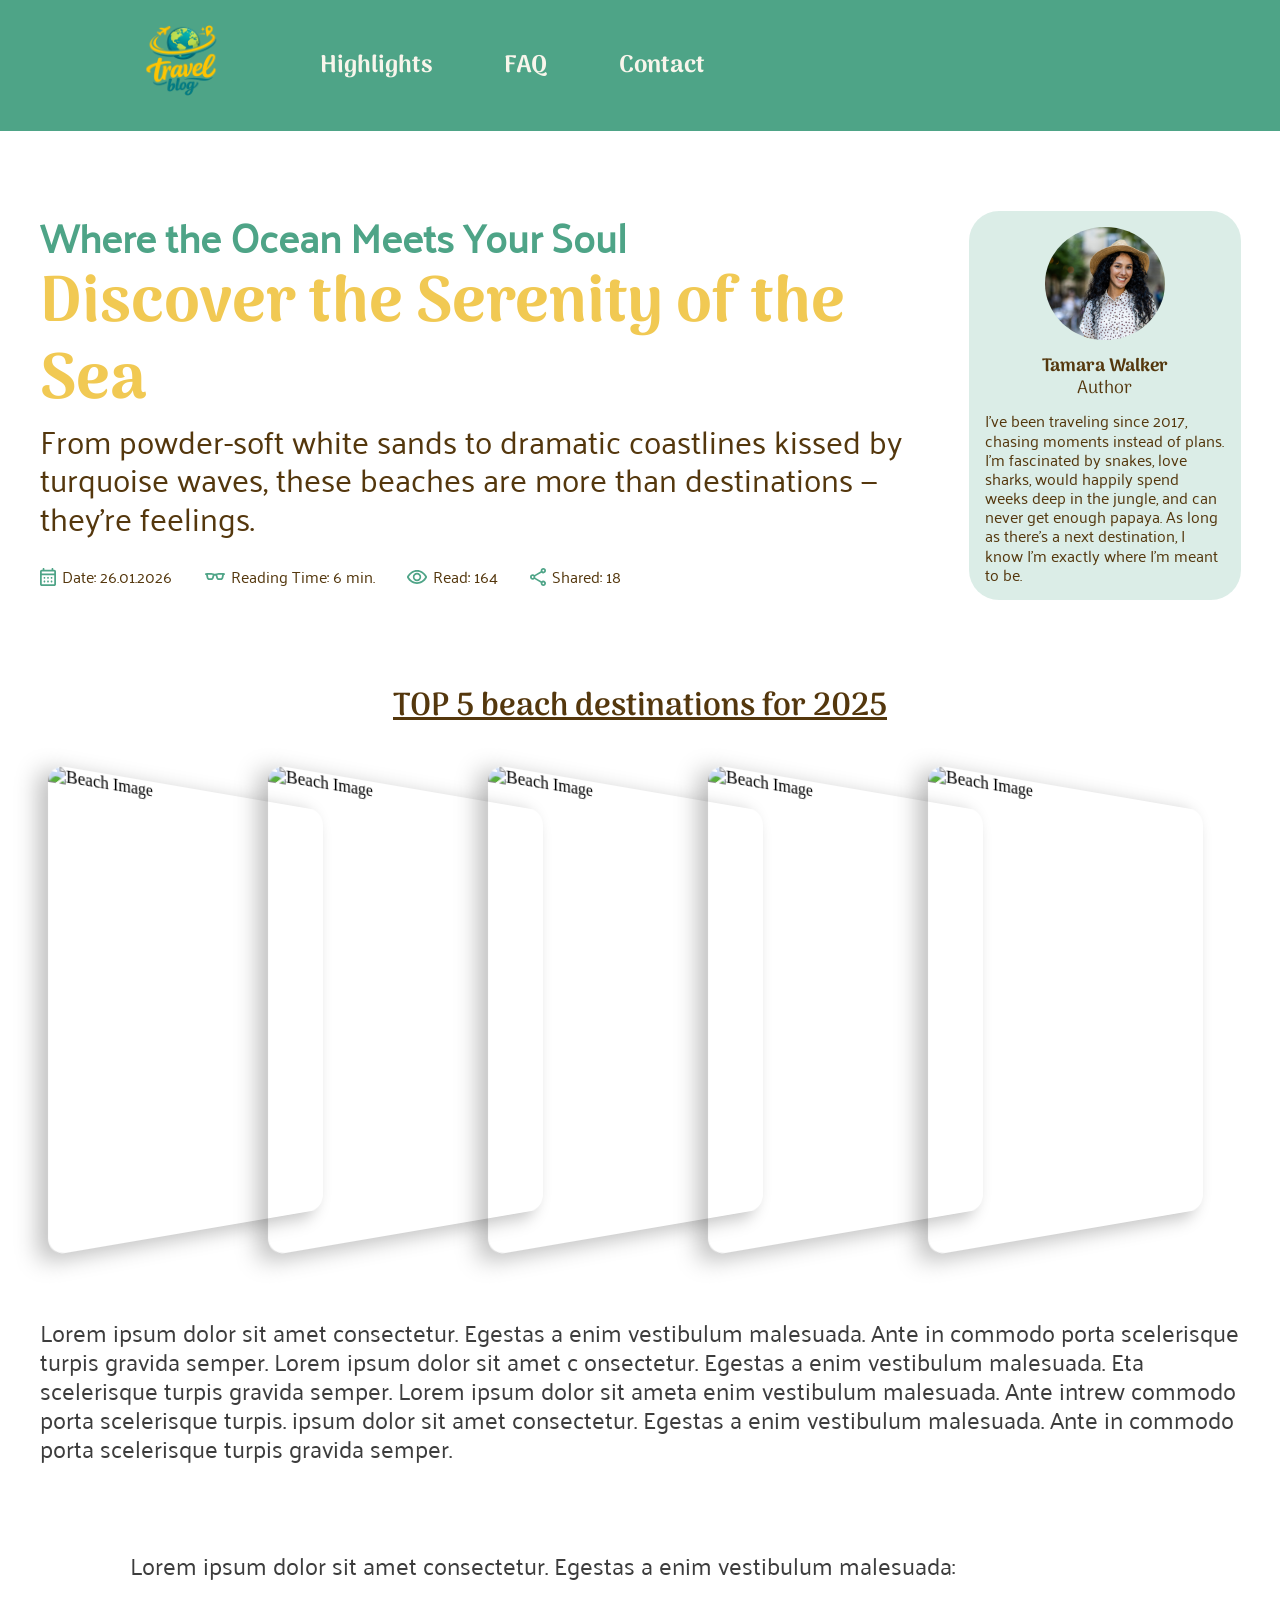
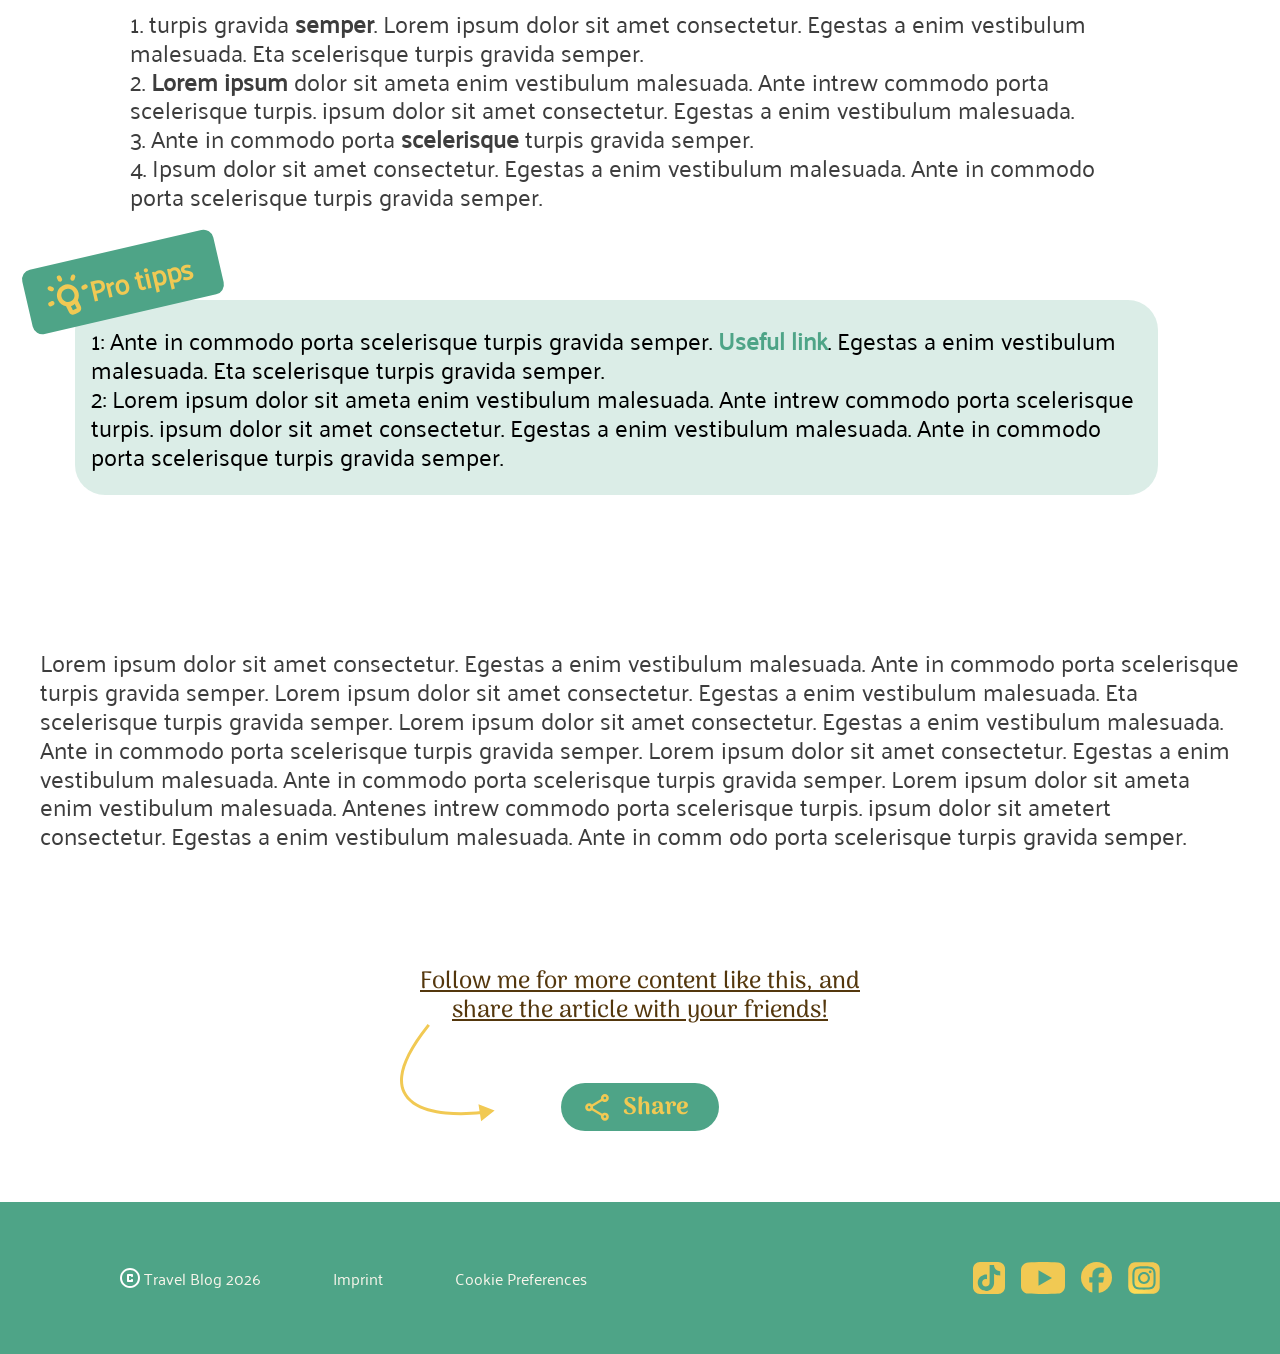
==== articel01-carousel.html @ 35df9f99 "Added right footer from articel 02" ====
<!DOCTYPE html>
<html lang="en">
<head>
    <meta charset="UTF-8">
    <meta name="viewport" content="width=device-width, initial-scale=1.0">
    <title>Articel01</title>
    <link rel="stylesheet" href="style.css">
</head>

<body>
    <header>
        <div class="page-header-wrapper">
            <div class="page-header">
                <div class="header-logo">
                    <img src="./images/icons/logo 03 1.svg" alt="image Logo">
                </div>
                <div class="header-nav">
                    <a href="">Highlights</a>
                    <a href="">FAQ</a>
                    <a href="">Contact</a>
                </div>
            </div>
        </div>
    </header>

    <main> 
        <div class="main-content-carousel">
            <div class="flexbox-author-articel-carousel">
                <div class="carousel-articel-author-wrapper">
                    <div class="carousel-headline-info-wrapper">
                        <h2 class="carousel-ocean-soul-headline">
                            Where the Ocean Meets Your Soul
                        </h2>
                        <h1 class="carousel-breathtaking-beaches-headline">
                            Discover the Serenity of the Sea
                        </h1>
                        <p class="carousel-beaches-description">
                            From powder-soft white sands to dramatic coastlines kissed by turquoise waves, these beaches are more than destinations — they're feelings.
                        </p>
                        <div class="carousel-read-share-wrapper">
                            <div class="carousel-articel-date-icon-wrapper">
                                <svg class="carousel-articel-date-icon" width="16" height="18" viewBox="0 0 16 18" fill="none" xmlns="http://www.w3.org/2000/svg">
                                    <path d="M1.77778 18C1.28889 18 0.87037 17.8237 0.522222 17.4713C0.174074 17.1187 0 16.695 0 16.2V3.6C0 3.105 0.174074 2.68125 0.522222 2.32875C0.87037 1.97625 1.28889 1.8 1.77778 1.8H2.66667V0.9C2.66667 0.645 2.75185 0.43125 2.92222 0.25875C3.09259 0.08625 3.3037 0 3.55556 0C3.80741 0 4.01852 0.08625 4.18889 0.25875C4.35926 0.43125 4.44444 0.645 4.44444 0.9V1.8H11.5556V0.9C11.5556 0.645 11.6407 0.43125 11.8111 0.25875C11.9815 0.08625 12.1926 0 12.4444 0C12.6963 0 12.9074 0.08625 13.0778 0.25875C13.2481 0.43125 13.3333 0.645 13.3333 0.9V1.8H14.2222C14.7111 1.8 15.1296 1.97625 15.4778 2.32875C15.8259 2.68125 16 3.105 16 3.6V16.2C16 16.695 15.8259 17.1187 15.4778 17.4713C15.1296 17.8237 14.7111 18 14.2222 18H1.77778ZM1.77778 16.2H14.2222V7.2H1.77778V16.2ZM1.77778 5.4H14.2222V3.6H1.77778V5.4ZM8 10.8C7.74815 10.8 7.53704 10.7137 7.36667 10.5413C7.1963 10.3688 7.11111 10.155 7.11111 9.9C7.11111 9.645 7.1963 9.43125 7.36667 9.25875C7.53704 9.08625 7.74815 9 8 9C8.25185 9 8.46296 9.08625 8.63333 9.25875C8.8037 9.43125 8.88889 9.645 8.88889 9.9C8.88889 10.155 8.8037 10.3688 8.63333 10.5413C8.46296 10.7137 8.25185 10.8 8 10.8ZM4.44444 10.8C4.19259 10.8 3.98148 10.7137 3.81111 10.5413C3.64074 10.3688 3.55556 10.155 3.55556 9.9C3.55556 9.645 3.64074 9.43125 3.81111 9.25875C3.98148 9.08625 4.19259 9 4.44444 9C4.6963 9 4.90741 9.08625 5.07778 9.25875C5.24815 9.43125 5.33333 9.645 5.33333 9.9C5.33333 10.155 5.24815 10.3688 5.07778 10.5413C4.90741 10.7137 4.6963 10.8 4.44444 10.8ZM11.5556 10.8C11.3037 10.8 11.0926 10.7137 10.9222 10.5413C10.7519 10.3688 10.6667 10.155 10.6667 9.9C10.6667 9.645 10.7519 9.43125 10.9222 9.25875C11.0926 9.08625 11.3037 9 11.5556 9C11.8074 9 12.0185 9.08625 12.1889 9.25875C12.3593 9.43125 12.4444 9.645 12.4444 9.9C12.4444 10.155 12.3593 10.3688 12.1889 10.5413C12.0185 10.7137 11.8074 10.8 11.5556 10.8ZM8 14.4C7.74815 14.4 7.53704 14.3138 7.36667 14.1413C7.1963 13.9688 7.11111 13.755 7.11111 13.5C7.11111 13.245 7.1963 13.0312 7.36667 12.8588C7.53704 12.6862 7.74815 12.6 8 12.6C8.25185 12.6 8.46296 12.6862 8.63333 12.8588C8.8037 13.0312 8.88889 13.245 8.88889 13.5C8.88889 13.755 8.8037 13.9688 8.63333 14.1413C8.46296 14.3138 8.25185 14.4 8 14.4ZM4.44444 14.4C4.19259 14.4 3.98148 14.3138 3.81111 14.1413C3.64074 13.9688 3.55556 13.755 3.55556 13.5C3.55556 13.245 3.64074 13.0312 3.81111 12.8588C3.98148 12.6862 4.19259 12.6 4.44444 12.6C4.6963 12.6 4.90741 12.6862 5.07778 12.8588C5.24815 13.0312 5.33333 13.245 5.33333 13.5C5.33333 13.755 5.24815 13.9688 5.07778 14.1413C4.90741 14.3138 4.6963 14.4 4.44444 14.4ZM11.5556 14.4C11.3037 14.4 11.0926 14.3138 10.9222 14.1413C10.7519 13.9688 10.6667 13.755 10.6667 13.5C10.6667 13.245 10.7519 13.0312 10.9222 12.8588C11.0926 12.6862 11.3037 12.6 11.5556 12.6C11.8074 12.6 12.0185 12.6862 12.1889 12.8588C12.3593 13.0312 12.4444 13.245 12.4444 13.5C12.4444 13.755 12.3593 13.9688 12.1889 14.1413C12.0185 14.3138 11.8074 14.4 11.5556 14.4Z" fill="#4EA487"/>
                                    <p class="carousel-articel-date">
                                        Date: 26.01.2026
                                    </p>
                                </svg>
                            </div>
                            <div class="carousel-read-time-icon-wrapper">
                                <svg width="20" height="7" viewBox="0 0 20 7" fill="none" xmlns="http://www.w3.org/2000/svg">
                                    <path d="M4.27062 7C3.65833 7 3.108 6.80313 2.61963 6.40938C2.13126 6.01562 1.82147 5.5125 1.69027 4.9L1.05611 1.96875H0.968644C0.720814 1.99792 0.505785 1.93229 0.323556 1.77188C0.141328 1.61146 0.0356357 1.40729 0.00647923 1.15938C-0.0226773 0.911458 0.0465694 0.7 0.214219 0.525C0.381869 0.35 0.58961 0.247917 0.83744 0.21875C1.74129 0.145833 2.52852 0.0911458 3.19912 0.0546875C3.86972 0.0182292 4.482 0 5.03598 0C5.98357 0 6.74892 0.04375 7.33205 0.13125C7.91518 0.21875 8.44 0.371875 8.90651 0.590625C9.1106 0.692708 9.30376 0.765625 9.48599 0.809375C9.66822 0.853125 9.83951 0.875 9.99988 0.875C10.1602 0.875 10.317 0.853125 10.47 0.809375C10.6231 0.765625 10.8017 0.7 11.0058 0.6125C11.4869 0.39375 12.0408 0.236979 12.6677 0.142188C13.2946 0.0473958 14.1255 0 15.1606 0C15.8312 0 16.5382 0.0182292 17.2817 0.0546875C18.0252 0.0911458 18.6594 0.138542 19.1842 0.196875C19.432 0.226042 19.6361 0.328125 19.7965 0.503125C19.9568 0.678125 20.0224 0.889583 19.9933 1.1375C19.9641 1.38542 19.8621 1.58958 19.6871 1.75C19.5122 1.91042 19.3008 1.97604 19.053 1.94688H18.9655L18.3095 4.92188C18.1783 5.53438 17.8721 6.03385 17.3911 6.42031C16.91 6.80677 16.3633 7 15.751 7H13.8048C13.1925 7 12.6531 6.81406 12.1866 6.44219C11.7201 6.07031 11.414 5.59271 11.2682 5.00938L10.6778 2.66875H9.34385L8.75343 5.00938C8.59307 5.60729 8.27964 6.08854 7.81314 6.45312C7.34663 6.81771 6.81453 7 6.21682 7H4.27062ZM3.39592 4.55C3.43966 4.75417 3.54171 4.92188 3.70207 5.05312C3.86243 5.18438 4.04466 5.25 4.24875 5.25H6.19495C6.39905 5.25 6.58127 5.18802 6.74163 5.06406C6.902 4.9401 7.00404 4.78333 7.04778 4.59375L7.72567 1.94688C7.33205 1.87396 6.88742 1.82656 6.39176 1.80469C5.8961 1.78281 5.44417 1.77188 5.03598 1.77188C4.70068 1.77188 4.33987 1.77552 3.95354 1.78281C3.56722 1.7901 3.20641 1.80833 2.87111 1.8375L3.39592 4.55ZM12.952 4.59375C12.9957 4.78333 13.0978 4.9401 13.2581 5.06406C13.4185 5.18802 13.6007 5.25 13.8048 5.25H15.751C15.9551 5.25 16.1373 5.18438 16.2977 5.05312C16.458 4.92188 16.5601 4.75417 16.6038 4.55L17.1724 1.81563C16.8808 1.80104 16.5455 1.7901 16.1665 1.78281C15.7874 1.77552 15.4521 1.77188 15.1606 1.77188C14.7232 1.77188 14.2385 1.78281 13.7064 1.80469C13.1743 1.82656 12.6969 1.87396 12.2741 1.94688L12.952 4.59375Z" fill="#4EA487"/>
                                </svg>
                                <p class="carousel-read-time-text">
                                    Reading Time: 6 min.
                                </p>
                            </div>
                            <div class="carousel-read-icon-wrapper">
                                <svg width="20" height="14" viewBox="0 0 20 14" fill="none" xmlns="http://www.w3.org/2000/svg">
                                    <path d="M10 11.2C11.1655 11.2 12.1562 10.7917 12.972 9.975C13.7879 9.15833 14.1958 8.16667 14.1958 7C14.1958 5.83333 13.7879 4.84167 12.972 4.025C12.1562 3.20833 11.1655 2.8 10 2.8C8.8345 2.8 7.84382 3.20833 7.02797 4.025C6.21212 4.84167 5.8042 5.83333 5.8042 7C5.8042 8.16667 6.21212 9.15833 7.02797 9.975C7.84382 10.7917 8.8345 11.2 10 11.2ZM10 9.52C9.3007 9.52 8.70629 9.275 8.21678 8.785C7.72727 8.295 7.48252 7.7 7.48252 7C7.48252 6.3 7.72727 5.705 8.21678 5.215C8.70629 4.725 9.3007 4.48 10 4.48C10.6993 4.48 11.2937 4.725 11.7832 5.215C12.2727 5.705 12.5175 6.3 12.5175 7C12.5175 7.7 12.2727 8.295 11.7832 8.785C11.2937 9.275 10.6993 9.52 10 9.52ZM10 14C7.91764 14 6.01787 13.44 4.3007 12.32C2.58353 11.2 1.22766 9.72222 0.2331 7.88667C0.1554 7.74667 0.0971251 7.60278 0.0582751 7.455C0.019425 7.30722 0 7.15556 0 7C0 6.84444 0.019425 6.69278 0.0582751 6.545C0.0971251 6.39722 0.1554 6.25333 0.2331 6.11333C1.22766 4.27778 2.58353 2.8 4.3007 1.68C6.01787 0.56 7.91764 0 10 0C12.0824 0 13.9821 0.56 15.6993 1.68C17.4165 2.8 18.7723 4.27778 19.7669 6.11333C19.8446 6.25333 19.9029 6.39722 19.9417 6.545C19.9806 6.69278 20 6.84444 20 7C20 7.15556 19.9806 7.30722 19.9417 7.455C19.9029 7.60278 19.8446 7.74667 19.7669 7.88667C18.7723 9.72222 17.4165 11.2 15.6993 12.32C13.9821 13.44 12.0824 14 10 14ZM10 12.1333C11.756 12.1333 13.3683 11.6706 14.8368 10.745C16.3054 9.81944 17.4281 8.57111 18.2051 7C17.4281 5.42889 16.3054 4.18056 14.8368 3.255C13.3683 2.32944 11.756 1.86667 10 1.86667C8.24398 1.86667 6.6317 2.32944 5.16317 3.255C3.69464 4.18056 2.57187 5.42889 1.79487 7C2.57187 8.57111 3.69464 9.81944 5.16317 10.745C6.6317 11.6706 8.24398 12.1333 10 12.1333Z" fill="#4EA487"/>
                                </svg>
                                <p class="carousel-read-amount-text">
                                    Read: 164
                                </p>
                            </div>
                            <div class="carousel-shared-icon-wrapper">
                                <svg width="16" height="18" viewBox="0 0 16 18" fill="none" xmlns="http://www.w3.org/2000/svg">
                                    <path d="M13.3333 18C12.5926 18 11.963 17.7375 11.4444 17.2125C10.9259 16.6875 10.6667 16.05 10.6667 15.3C10.6667 15.21 10.6889 15 10.7333 14.67L4.48889 10.98C4.25185 11.205 3.97778 11.3813 3.66667 11.5087C3.35556 11.6363 3.02222 11.7 2.66667 11.7C1.92593 11.7 1.2963 11.4375 0.777778 10.9125C0.259259 10.3875 0 9.75 0 9C0 8.25 0.259259 7.6125 0.777778 7.0875C1.2963 6.5625 1.92593 6.3 2.66667 6.3C3.02222 6.3 3.35556 6.36375 3.66667 6.49125C3.97778 6.61875 4.25185 6.795 4.48889 7.02L10.7333 3.33C10.7037 3.225 10.6852 3.12375 10.6778 3.02625C10.6704 2.92875 10.6667 2.82 10.6667 2.7C10.6667 1.95 10.9259 1.3125 11.4444 0.7875C11.963 0.2625 12.5926 0 13.3333 0C14.0741 0 14.7037 0.2625 15.2222 0.7875C15.7407 1.3125 16 1.95 16 2.7C16 3.45 15.7407 4.0875 15.2222 4.6125C14.7037 5.1375 14.0741 5.4 13.3333 5.4C12.9778 5.4 12.6444 5.33625 12.3333 5.20875C12.0222 5.08125 11.7481 4.905 11.5111 4.68L5.26667 8.37C5.2963 8.475 5.31482 8.57625 5.32222 8.67375C5.32963 8.77125 5.33333 8.88 5.33333 9C5.33333 9.12 5.32963 9.22875 5.32222 9.32625C5.31482 9.42375 5.2963 9.525 5.26667 9.63L11.5111 13.32C11.7481 13.095 12.0222 12.9187 12.3333 12.7913C12.6444 12.6638 12.9778 12.6 13.3333 12.6C14.0741 12.6 14.7037 12.8625 15.2222 13.3875C15.7407 13.9125 16 14.55 16 15.3C16 16.05 15.7407 16.6875 15.2222 17.2125C14.7037 17.7375 14.0741 18 13.3333 18ZM13.3333 16.2C13.5852 16.2 13.7963 16.1137 13.9667 15.9412C14.137 15.7687 14.2222 15.555 14.2222 15.3C14.2222 15.045 14.137 14.8313 13.9667 14.6587C13.7963 14.4862 13.5852 14.4 13.3333 14.4C13.0815 14.4 12.8704 14.4862 12.7 14.6587C12.5296 14.8313 12.4444 15.045 12.4444 15.3C12.4444 15.555 12.5296 15.7687 12.7 15.9412C12.8704 16.1137 13.0815 16.2 13.3333 16.2ZM2.66667 9.9C2.91852 9.9 3.12963 9.81375 3.3 9.64125C3.47037 9.46875 3.55556 9.255 3.55556 9C3.55556 8.745 3.47037 8.53125 3.3 8.35875C3.12963 8.18625 2.91852 8.1 2.66667 8.1C2.41481 8.1 2.2037 8.18625 2.03333 8.35875C1.86296 8.53125 1.77778 8.745 1.77778 9C1.77778 9.255 1.86296 9.46875 2.03333 9.64125C2.2037 9.81375 2.41481 9.9 2.66667 9.9ZM13.3333 3.6C13.5852 3.6 13.7963 3.51375 13.9667 3.34125C14.137 3.16875 14.2222 2.955 14.2222 2.7C14.2222 2.445 14.137 2.23125 13.9667 2.05875C13.7963 1.88625 13.5852 1.8 13.3333 1.8C13.0815 1.8 12.8704 1.88625 12.7 2.05875C12.5296 2.23125 12.4444 2.445 12.4444 2.7C12.4444 2.955 12.5296 3.16875 12.7 3.34125C12.8704 3.51375 13.0815 3.6 13.3333 3.6Z" fill="#4EA487"/>
                                </svg>
                                <p class="carousel-shared-amount-text">
                                    Shared: 18
                                </p>
                            </div>
                            
                        </div>
                    </div>
                </div>
                <div class="author-info-wrapper">
                    <img class="author-image-carousel" src="./images\icons/author01.jpg" alt="Author Image">
                    <h3 class="Tamara-Walker-headline-carousel">
                        Tamara Walker
                    </h3>
                    <p class="author-headline-carousel">
                        Author
                    </p>
                    <p class="author-info-text-carousel">
                        I've been traveling since 2017, chasing moments instead of plans. 
                        I'm fascinated by snakes, love sharks, would happily spend weeks deep in the jungle, and can never get enough papaya. As long as there's a next destination, 
                        I know I'm exactly where I'm meant to be.
                    </p>
                </div>
            </div>

            <div class="beach-destinations-images-div-carousel">

                <input type="radio" name="beach-carousel" id="beach-1" checked hidden>
                <input type="radio" name="beach-carousel" id="beach-2" hidden>
                <input type="radio" name="beach-carousel" id="beach-3" hidden>
                <input type="radio" name="beach-carousel" id="beach-4" hidden>
                <input type="radio" name="beach-carousel" id="beach-5" hidden>

                <h2 class="beach-destinations-headline-carousel">TOP 5 beach destinations for 2025</h2>

                <div class="beach-images-wrapper-carousel">
                    <div class="beach-solo-image-wrapper-carousel">
                        <img class="beach-images-carousel image-1-carousel" src="./images/icons/beach_01.jpg" alt="Beach Image">
                    </div>
                    <div class="beach-solo-image-wrapper-carousel">
                        <img class="beach-images-carousel image-2-carousel" src="./images/icons/beach_02.jpg" alt="Beach Image">
                    </div>
                    <div class="beach-solo-image-wrapper-carousel">
                        <img class="beach-images-carousel image-3-carousel" src="./images/icons/beach_03.jpg" alt="Beach Image">
                    </div>
                    <div class="beach-solo-image-wrapper-carousel">
                        <img class="beach-images-carousel image-4-carousel" src="./images/icons/beach_04.jpg" alt="Beach Image">
                    </div>
                    <div class="beach-solo-image-wrapper-carousel">
                        <img class="beach-images-carousel image-5-carousel" src="./images/icons/beach_05.jpg" alt="Beach Image">
                    </div>
                </div>

                <div class="marked-photo-div-wrapper-carousel">
                    <label for="beach-1" class="marked-photo-marker-carousel"></label>
                    <label for="beach-2" class="unmarked-photo-marker-carousel"></label>
                    <label for="beach-3" class="unmarked-photo-marker-carousel"></label>
                    <label for="beach-4" class="unmarked-photo-marker-carousel"></label>
                    <label for="beach-5" class="unmarked-photo-marker-carousel"></label>
                </div>
            </div>

            <div class="lorem-text-carousel-div">
                <p class="lorem-text-carousel">
                    Lorem ipsum dolor sit amet consectetur. Egestas a enim vestibulum malesuada. Ante in commodo porta scelerisque turpis gravida semper.  Lorem ipsum dolor sit amet c
                    onsectetur. Egestas a enim vestibulum malesuada. Eta scelerisque turpis gravida semper.  Lorem ipsum dolor sit ameta enim vestibulum malesuada. Ante intrew commodo 
                    porta scelerisque turpis. ipsum dolor sit amet consectetur. Egestas a enim vestibulum malesuada. Ante in commodo porta scelerisque turpis gravida semper. 
                </p>
            </div>

            <div class="lorem-text-second-carousel">
                <p class="lorem-text-carousel">
                Lorem ipsum dolor sit amet consectetur. Egestas a enim vestibulum malesuada: <br>
                <br>
                1. turpis gravida <b>semper</b>.  Lorem ipsum dolor sit amet consectetur. Egestas a enim vestibulum malesuada. Eta scelerisque turpis gravida semper.<br>
                2. <b>Lorem ipsum</b> dolor sit ameta enim vestibulum malesuada. Ante intrew commodo porta scelerisque turpis. ipsum dolor sit amet consectetur. Egestas a enim vestibulum malesuada.<br>
                3. Ante in commodo porta <b>scelerisque</b> turpis gravida semper.<br>
                4. Ipsum dolor sit amet consectetur. Egestas a enim vestibulum malesuada. Ante in commodo porta scelerisque turpis gravida semper.<br>
                </p>
            </div>

            <div class="pro-tipps-div-carousel">
                <div class="pro-tipps-batch-div-carousel">
                    <svg width="43" height="42" viewBox="0 0 43 42" fill="none" xmlns="http://www.w3.org/2000/svg">
                        <path d="M18.7295 1.71005L19.2543 3.86752C19.403 4.4788 19.324 5.04076 19.0172 5.55338C18.7104 6.066 18.2559 6.39557 17.6537 6.54208C17.0515 6.68859 16.4964 6.60464 15.9884 6.29024C15.4804 5.97583 15.152 5.51299 15.0033 4.90171L14.4784 2.74424C14.3297 2.13296 14.4088 1.571 14.7156 1.05838C15.0223 0.545758 15.4769 0.216187 16.0791 0.0696772C16.6813 -0.0768325 17.2364 0.00711868 17.7444 0.321523C18.2524 0.635928 18.5807 1.09877 18.7295 1.71005ZM40.9822 19.148L38.8567 19.6651C38.2545 19.8116 37.6993 19.7276 37.1914 19.4132C36.6834 19.0988 36.355 18.636 36.2063 18.0247C36.0576 17.4134 36.1366 16.8515 36.4434 16.3388C36.7502 15.8262 37.2047 15.4966 37.8069 15.3501L39.9324 14.833C40.5347 14.6865 41.0898 14.7705 41.5978 15.0849C42.1058 15.3993 42.4341 15.8621 42.5828 16.4734C42.7315 17.0847 42.6525 17.6467 42.3457 18.1593C42.0389 18.6719 41.5844 19.0015 40.9822 19.148ZM4.8486 27.9386L2.7231 28.4557C2.12087 28.6022 1.56577 28.5182 1.05778 28.2038C0.549788 27.8894 0.221437 27.4266 0.0727241 26.8153C-0.0759889 26.204 0.00304966 25.642 0.309837 25.1294C0.616628 24.6168 1.07113 24.2872 1.67336 24.1407L3.79886 23.6236C4.40109 23.4771 4.9562 23.5611 5.46419 23.8755C5.97217 24.1899 6.30053 24.6527 6.44924 25.264C6.59795 25.8753 6.51891 26.4372 6.21212 26.9499C5.90533 27.4625 5.45083 27.7921 4.8486 27.9386ZM6.28354 8.85118L8.1388 9.99944C8.6247 10.3002 8.94201 10.7562 9.09072 11.3675C9.23944 11.9788 9.16707 12.5296 8.87362 13.0199C8.58017 13.5102 8.13233 13.8287 7.5301 13.9752C6.92788 14.1217 6.38381 14.0446 5.89791 13.7438L4.04265 12.5956C3.55675 12.2948 3.23944 11.8388 3.09073 11.2275C2.94201 10.6163 3.01438 10.0654 3.30783 9.57511C3.60128 9.08477 4.04912 8.76635 4.65135 8.61984C5.25357 8.47333 5.79763 8.55044 6.28354 8.85118ZM32.5244 5.66652L31.404 7.53871C31.1105 8.02904 30.6627 8.34747 30.0605 8.49398C29.4582 8.64049 28.9142 8.56337 28.4283 8.26264C27.9424 7.9619 27.6251 7.5059 27.4763 6.89461C27.3276 6.28333 27.4 5.73252 27.6934 5.24219L28.8139 3.36999C29.1073 2.87965 29.5552 2.56123 30.1574 2.41472C30.7596 2.26821 31.3037 2.34532 31.7896 2.64606C32.2755 2.9468 32.5928 3.40281 32.7415 4.01409C32.8902 4.62537 32.8179 5.17618 32.5244 5.66652ZM18.7034 10.857C21.6437 10.1417 24.4059 10.5837 26.99 12.1831C29.5741 13.7825 31.2292 16.0744 31.9553 19.0589C32.3752 20.7849 32.3858 22.4866 31.9872 24.1642C31.5886 25.8417 30.8608 27.3613 29.8038 28.7229L31.3784 35.1953C31.667 36.382 31.4979 37.499 30.871 38.5466C30.2441 39.5941 29.3461 40.2601 28.1771 40.5445L23.9261 41.5787C22.7571 41.8631 21.6535 41.684 20.6155 41.0415C19.5774 40.3991 18.914 39.4845 18.6253 38.2979L17.0507 31.8255C15.4863 31.1016 14.1418 30.0862 13.0171 28.7792C11.8924 27.4723 11.1201 25.9558 10.7002 24.2298C9.97418 21.2453 10.3915 18.4492 11.9521 15.8415C13.5127 13.2338 15.7631 11.5723 18.7034 10.857ZM26.0251 31.6988C25.6884 31.8569 25.3473 31.9971 25.0017 32.1192C24.6562 32.2413 24.3064 32.3455 23.9521 32.4317C23.5979 32.5179 23.2392 32.5861 22.8762 32.6363C22.5132 32.6865 22.1459 32.7188 21.7741 32.733L22.8764 37.2637L27.1274 36.2295L26.0251 31.6988ZM19.7532 15.172C17.9819 15.6029 16.6294 16.5984 15.6957 18.1586C14.762 19.7187 14.5139 21.3977 14.9513 23.1956C15.3886 24.9935 16.3804 26.3709 17.9264 27.3278C19.4725 28.2847 21.1311 28.5477 22.9024 28.1168C24.6736 27.6858 26.0261 26.6903 26.9598 25.1301C27.8935 23.57 28.1417 21.891 27.7043 20.0931C27.2669 18.2952 26.2752 16.9178 24.7291 15.9609C23.1831 15.004 21.5244 14.741 19.7532 15.172Z" fill="#F1C953"/>
                    </svg>
                    <p class="pro-tipps-batch-text-carousel">Pro tipps</p>
                </div>
                <div class="pro-tipps-box-carousel">
                    <p class="pro-tipps-lorem-text-carousel">
                    1: Ante in commodo porta scelerisque turpis gravida semper.  <span class="useful-link-carousel">Useful link</span>. Egestas a enim vestibulum malesuada. Eta scelerisque turpis gravida semper.<br>
                    2: Lorem ipsum dolor sit ameta enim vestibulum malesuada. Ante intrew commodo porta scelerisque turpis. ipsum dolor sit amet consectetur. Egestas a enim vestibulum malesuada. Ante in commodo porta scelerisque turpis gravida semper.
                    </p>
                </div>
            </div>

            <div class="lorem-text-third-carousel">
                <p class="lorem-text-carousel">
                    Lorem ipsum dolor sit amet consectetur. Egestas a enim vestibulum malesuada. Ante in commodo porta scelerisque turpis gravida semper.  Lorem ipsum dolor sit amet consectetur. Egestas a enim vestibulum malesuada.
                    Eta scelerisque turpis gravida semper. Lorem ipsum dolor sit amet consectetur. Egestas a enim vestibulum malesuada. Ante in commodo porta scelerisque turpis gravida semper.  Lorem ipsum dolor sit amet consectetur.
                    Egestas a enim vestibulum malesuada. Ante in commodo porta scelerisque turpis gravida semper. Lorem ipsum dolor sit ameta enim vestibulum malesuada. Antenes intrew commodo porta scelerisque turpis. ipsum dolor sit
                    ametert consectetur. Egestas a enim vestibulum malesuada. Ante in comm odo porta scelerisque turpis gravida semper.
                </p>
            </div>

            <div class="follow-me-text-share-div-carousel">
                <h2 class="follow-me-text-share-carousel">Follow me for more content like this, and share the article with your friends!</h2>
                <svg class="share-icon-arrow-carousel" width="95" height="98" viewBox="0 0 95 98" fill="none" xmlns="http://www.w3.org/2000/svg">
                    <path d="M26.6357 1.17327L27.5701 -0.000135855L29.9169 1.86869L28.9825 3.04209L27.8091 2.10768L26.6357 1.17327ZM94.614 86.5125L81.1211 97.3726L78.4625 80.2573L94.614 86.5125ZM27.8091 2.10768L28.9825 3.04209C12.1566 24.1715 4.6339 40.2032 3.24187 52.2357C2.5493 58.2222 3.37576 63.1998 5.31038 67.3474C7.24689 71.4991 10.335 74.907 14.2979 77.6853C22.2639 83.2702 33.6628 86.2374 45.8259 87.4883C57.9539 88.7355 70.6632 88.2591 81.101 87.095L81.2672 88.5858L81.4335 90.0765C70.8421 91.2578 57.9114 91.7469 45.519 90.4725C33.1617 89.2017 21.1601 86.1602 12.5757 80.1418C8.26334 77.1184 4.78885 73.3262 2.59159 68.6156C0.392442 63.9009 -0.485981 58.3542 0.26175 51.8909C1.75033 39.0239 9.689 22.4543 26.6357 1.17327L27.8091 2.10768Z" fill="#F1C953"/>
                </svg>
                <svg class="share-icon-arrow-carousel-mobile" width="32" height="53" viewBox="0 0 32 53" fill="none" xmlns="http://www.w3.org/2000/svg">
                    <path d="M27.9586 0.432057L29.3951 5.26789e-05L30.2591 2.87294L28.8226 3.30495L28.3906 1.8685L27.9586 0.432057ZM31.5788 52.1134L14.2643 52.5724L22.5241 37.3482L31.5788 52.1134ZM28.3906 1.8685L28.8226 3.30495C18.1426 6.51689 11.4221 10.1099 7.52692 13.7455C3.69462 17.3224 2.62369 20.9013 3.11048 24.3353C3.61354 27.884 5.81622 31.5306 9.06148 35.0371C12.2872 38.5224 16.4195 41.7361 20.5331 44.4198L19.7135 45.6761L18.894 46.9324C14.6544 44.1666 10.3074 40.7999 6.85975 37.0748C3.43164 33.3708 0.766824 29.177 0.140177 24.7563C-0.502736 20.221 1.03443 15.7016 5.47993 11.5524C9.86253 7.46184 17.0895 3.70088 27.9586 0.432057L28.3906 1.8685Z" fill="#F1C953"/>
                </svg>
                <div class="share-button-carousel-div">
                    <details class="share-details-carousel">
                        <summary class="share-button-carousel">
                            <svg class="share-icon-carousel" width="24" height="26.67" viewBox="0 0 16 18" fill="none" xmlns="http://www.w3.org/2000/svg">
                                <path d="M13.3333 18C12.5926 18 11.963 17.7375 11.4444 17.2125C10.9259 16.6875 10.6667 16.05 10.6667 15.3C10.6667 15.21 10.6889 15 10.7333 14.67L4.48889 10.98C4.25185 11.205 3.97778 11.3813 3.66667 11.5087C3.35556 11.6363 3.02222 11.7 2.66667 11.7C1.92593 11.7 1.2963 11.4375 0.777778 10.9125C0.259259 10.3875 0 9.75 0 9C0 8.25 0.259259 7.6125 0.777778 7.0875C1.2963 6.5625 1.92593 6.3 2.66667 6.3C3.02222 6.3 3.35556 6.36375 3.66667 6.49125C3.97778 6.61875 4.25185 6.795 4.48889 7.02L10.7333 3.33C10.7037 3.225 10.6852 3.12375 10.6778 3.02625C10.6704 2.92875 10.6667 2.82 10.6667 2.7C10.6667 1.95 10.9259 1.3125 11.4444 0.7875C11.963 0.2625 12.5926 0 13.3333 0C14.0741 0 14.7037 0.2625 15.2222 0.7875C15.7407 1.3125 16 1.95 16 2.7C16 3.45 15.7407 4.0875 15.2222 4.6125C14.7037 5.1375 14.0741 5.4 13.3333 5.4C12.9778 5.4 12.6444 5.33625 12.3333 5.20875C12.0222 5.08125 11.7481 4.905 11.5111 4.68L5.26667 8.37C5.2963 8.475 5.31482 8.57625 5.32222 8.67375C5.32963 8.77125 5.33333 8.88 5.33333 9C5.33333 9.12 5.32963 9.22875 5.32222 9.32625C5.31482 9.42375 5.2963 9.525 5.26667 9.63L11.5111 13.32C11.7481 13.095 12.0222 12.9187 12.3333 12.7913C12.6444 12.6638 12.9778 12.6 13.3333 12.6C14.0741 12.6 14.7037 12.8625 15.2222 13.3875C15.7407 13.9125 16 14.55 16 15.3C16 16.05 15.7407 16.6875 15.2222 17.2125C14.7037 17.7375 14.0741 18 13.3333 18ZM13.3333 16.2C13.5852 16.2 13.7963 16.1137 13.9667 15.9412C14.137 15.7687 14.2222 15.555 14.2222 15.3C14.2222 15.045 14.137 14.8313 13.9667 14.6587C13.7963 14.4862 13.5852 14.4 13.3333 14.4C13.0815 14.4 12.8704 14.4862 12.7 14.6587C12.5296 14.8313 12.4444 15.045 12.4444 15.3C12.4444 15.555 12.5296 15.7687 12.7 15.9412C12.8704 16.1137 13.0815 16.2 13.3333 16.2ZM2.66667 9.9C2.91852 9.9 3.12963 9.81375 3.3 9.64125C3.47037 9.46875 3.55556 9.255 3.55556 9C3.55556 8.745 3.47037 8.53125 3.3 8.35875C3.12963 8.18625 2.91852 8.1 2.66667 8.1C2.41481 8.1 2.2037 8.18625 2.03333 8.35875C1.86296 8.53125 1.77778 8.745 1.77778 9C1.77778 9.255 1.86296 9.46875 2.03333 9.64125C2.2037 9.81375 2.41481 9.9 2.66667 9.9ZM13.3333 3.6C13.5852 3.6 13.7963 3.51375 13.9667 3.34125C14.137 3.16875 14.2222 2.955 14.2222 2.7C14.2222 2.445 14.137 2.23125 13.9667 2.05875C13.7963 1.88625 13.5852 1.8 13.3333 1.8C13.0815 1.8 12.8704 1.88625 12.7 2.05875C12.5296 2.23125 12.4444 2.445 12.4444 2.7C12.4444 2.955 12.5296 3.16875 12.7 3.34125C12.8704 3.51375 13.0815 3.6 13.3333 3.6Z" fill="#F1C953"/>
                            </svg>
                            <p class="share-text-carousel">Share</p>
                        </summary>
                        <div class="share-links-carousel">
                            <svg class="share-icon-carousel-green" width="24" height="26.67" viewBox="0 0 16 18" fill="none" xmlns="http://www.w3.org/2000/svg">
                                <path d="M13.3333 18C12.5926 18 11.963 17.7375 11.4444 17.2125C10.9259 16.6875 10.6667 16.05 10.6667 15.3C10.6667 15.21 10.6889 15 10.7333 14.67L4.48889 10.98C4.25185 11.205 3.97778 11.3813 3.66667 11.5087C3.35556 11.6363 3.02222 11.7 2.66667 11.7C1.92593 11.7 1.2963 11.4375 0.777778 10.9125C0.259259 10.3875 0 9.75 0 9C0 8.25 0.259259 7.6125 0.777778 7.0875C1.2963 6.5625 1.92593 6.3 2.66667 6.3C3.02222 6.3 3.35556 6.36375 3.66667 6.49125C3.97778 6.61875 4.25185 6.795 4.48889 7.02L10.7333 3.33C10.7037 3.225 10.6852 3.12375 10.6778 3.02625C10.6704 2.92875 10.6667 2.82 10.6667 2.7C10.6667 1.95 10.9259 1.3125 11.4444 0.7875C11.963 0.2625 12.5926 0 13.3333 0C14.0741 0 14.7037 0.2625 15.2222 0.7875C15.7407 1.3125 16 1.95 16 2.7C16 3.45 15.7407 4.0875 15.2222 4.6125C14.7037 5.1375 14.0741 5.4 13.3333 5.4C12.9778 5.4 12.6444 5.33625 12.3333 5.20875C12.0222 5.08125 11.7481 4.905 11.5111 4.68L5.26667 8.37C5.2963 8.475 5.31482 8.57625 5.32222 8.67375C5.32963 8.77125 5.33333 8.88 5.33333 9C5.33333 9.12 5.32963 9.22875 5.32222 9.32625C5.31482 9.42375 5.2963 9.525 5.26667 9.63L11.5111 13.32C11.7481 13.095 12.0222 12.9187 12.3333 12.7913C12.6444 12.6638 12.9778 12.6 13.3333 12.6C14.0741 12.6 14.7037 12.8625 15.2222 13.3875C15.7407 13.9125 16 14.55 16 15.3C16 16.05 15.7407 16.6875 15.2222 17.2125C14.7037 17.7375 14.0741 18 13.3333 18ZM13.3333 16.2C13.5852 16.2 13.7963 16.1137 13.9667 15.9412C14.137 15.7687 14.2222 15.555 14.2222 15.3C14.2222 15.045 14.137 14.8313 13.9667 14.6587C13.7963 14.4862 13.5852 14.4 13.3333 14.4C13.0815 14.4 12.8704 14.4862 12.7 14.6587C12.5296 14.8313 12.4444 15.045 12.4444 15.3C12.4444 15.555 12.5296 15.7687 12.7 15.9412C12.8704 16.1137 13.0815 16.2 13.3333 16.2ZM2.66667 9.9C2.91852 9.9 3.12963 9.81375 3.3 9.64125C3.47037 9.46875 3.55556 9.255 3.55556 9C3.55556 8.745 3.47037 8.53125 3.3 8.35875C3.12963 8.18625 2.91852 8.1 2.66667 8.1C2.41481 8.1 2.2037 8.18625 2.03333 8.35875C1.86296 8.53125 1.77778 8.745 1.77778 9C1.77778 9.255 1.86296 9.46875 2.03333 9.64125C2.2037 9.81375 2.41481 9.9 2.66667 9.9ZM13.3333 3.6C13.5852 3.6 13.7963 3.51375 13.9667 3.34125C14.137 3.16875 14.2222 2.955 14.2222 2.7C14.2222 2.445 14.137 2.23125 13.9667 2.05875C13.7963 1.88625 13.5852 1.8 13.3333 1.8C13.0815 1.8 12.8704 1.88625 12.7 2.05875C12.5296 2.23125 12.4444 2.445 12.4444 2.7C12.4444 2.955 12.5296 3.16875 12.7 3.34125C12.8704 3.51375 13.0815 3.6 13.3333 3.6Z" fill="#4EA487"/>
                            </svg>
                            <div class="share-links-linkedin-whatsapp-div-carousel">
                                <a class="share-link-linkedin-carousel" href="https://linkedin.com" target="_blank">
                                    LinkedIn
                                </a>
                                <a class="share-link-whatsapp-carousel" href="https://WhatsApp.com" target="_blank">
                                    WhatsApp
                                </a>
                            </div>
                        </div>
                    </details>
                </div>
            </div>
        </div>
    </main>

    <footer>
        <div class="page-footer-wrapper">
            <div class="page-footer">
                <div class="footer-left">

                    <div class="footer-left-links">
                        <div class="travel-blog-copyright">
                            <img src="./images/icons/copyright.svg" alt="copyright logo">
                            <a href="home.html">Travel Blog 2026</a>
                        </div>
                        <a href="Impressum.html" target="_blank">Imprint</a>
                        <a href="cookie preferences.html" target="_blank">Cookie Preferences</a>
                    </div>
                </div>
                <div class="footer-right">
                    <img src="./images/icons/Tiktok_icon 1.svg" alt="Tiktok_icon">
                    <img src="./images/icons/youtube.svg" alt="youtube">
                    <img src="./images/icons/facebook.svg" alt="facebook">
                    <img src="./images/icons/Instagram_logo_2016 1.svg" alt="Instagram">
                </div>
            </div>
        </div>
        <div class="footer-mobile-version">

            <svg width="31" height="34" viewBox="0 0 31 34" fill="none" xmlns="http://www.w3.org/2000/svg">
                <path
                    d="M3.875 30.1143H9.6875V20.4C9.6875 19.8495 9.87318 19.3881 10.2445 19.0157C10.6159 18.6433 11.076 18.4571 11.625 18.4571H19.375C19.924 18.4571 20.3841 18.6433 20.7555 19.0157C21.1268 19.3881 21.3125 19.8495 21.3125 20.4V30.1143H27.125V12.6286L15.5 3.88571L3.875 12.6286V30.1143ZM0 30.1143V12.6286C0 12.0133 0.13724 11.4305 0.411719 10.88C0.686198 10.3295 1.06563 9.87619 1.55 9.52L13.175 0.777143C13.8531 0.259048 14.6281 0 15.5 0C16.3719 0 17.1469 0.259048 17.825 0.777143L29.45 9.52C29.9344 9.87619 30.3138 10.3295 30.5883 10.88C30.8628 11.4305 31 12.0133 31 12.6286V30.1143C31 31.1829 30.6206 32.0976 29.8617 32.8586C29.1029 33.6195 28.1906 34 27.125 34H19.375C18.826 34 18.3659 33.8138 17.9945 33.4414C17.6232 33.069 17.4375 32.6076 17.4375 32.0571V22.3429H13.5625V32.0571C13.5625 32.6076 13.3768 33.069 13.0055 33.4414C12.6341 33.8138 12.174 34 11.625 34H3.875C2.80938 34 1.89714 33.6195 1.13828 32.8586C0.379427 32.0976 0 31.1829 0 30.1143Z"
                    fill="#4EA487" />
            </svg>
            <svg width="33" height="33" viewBox="0 0 33 33" fill="none" xmlns="http://www.w3.org/2000/svg">
                <path
                    d="M8.41667 14.6763C8.80556 13.8985 9.20833 13.1485 9.625 12.4263C10.0417 11.7041 10.5 10.9818 11 10.2596L8.66667 9.80128L5.16667 13.3013L8.41667 14.6763ZM28.5 3.21795C26.5556 3.2735 24.4792 3.84295 22.2708 4.92628C20.0625 6.00962 18.0556 7.45406 16.25 9.25962C15.0833 10.4263 14.0417 11.6763 13.125 13.0096C12.2083 14.3429 11.5278 15.593 11.0833 16.7596L15.8333 21.468C17 21.0235 18.25 20.343 19.5833 19.4263C20.9167 18.5096 22.1667 17.4679 23.3333 16.3013C25.1389 14.4957 26.5833 12.4957 27.6667 10.3013C28.75 8.10684 29.3194 6.03739 29.375 4.09295C29.375 3.98184 29.3542 3.87073 29.3125 3.75962C29.2708 3.6485 29.2083 3.55128 29.125 3.46795C29.0417 3.38462 28.9444 3.32212 28.8333 3.28045C28.7222 3.23878 28.6111 3.21795 28.5 3.21795ZM19.3333 13.2179C18.6944 12.5791 18.375 11.7943 18.375 10.8638C18.375 9.93323 18.6944 9.14851 19.3333 8.50962C19.9722 7.87073 20.7639 7.55128 21.7083 7.55128C22.6528 7.55128 23.4444 7.87073 24.0833 8.50962C24.7222 9.14851 25.0417 9.93323 25.0417 10.8638C25.0417 11.7943 24.7222 12.5791 24.0833 13.2179C23.4444 13.8568 22.6528 14.1763 21.7083 14.1763C20.7639 14.1763 19.9722 13.8568 19.3333 13.2179ZM17.9167 24.1346L19.2917 27.4263L22.7917 23.9263L22.3333 21.593C21.6111 22.093 20.8889 22.5443 20.1667 22.9471C19.4444 23.3499 18.6944 23.7457 17.9167 24.1346ZM32.5417 1.88462C32.7639 4.94017 32.2639 7.91934 31.0417 10.8221C29.8194 13.7249 27.8889 16.4957 25.25 19.1346L26.0833 23.2596C26.1944 23.8152 26.1667 24.3568 26 24.8846C25.8333 25.4124 25.5556 25.8707 25.1667 26.2596L19.9167 31.5096C19.5 31.9263 19 32.086 18.4167 31.9888C17.8333 31.8916 17.4306 31.5652 17.2083 31.0096L14.6667 25.0513L7.54167 17.9263L1.58333 15.3846C1.02778 15.1624 0.694444 14.7596 0.583333 14.1763C0.472222 13.5929 0.625 13.0929 1.04167 12.6763L6.29167 7.42628C6.68056 7.03739 7.14583 6.75962 7.6875 6.59295C8.22917 6.42628 8.77778 6.3985 9.33333 6.50962L13.4583 7.34295C16.0972 4.70406 18.8681 2.7735 21.7708 1.55128C24.6736 0.32906 27.6528 -0.17094 30.7083 0.0512821C30.9306 0.0790598 31.1528 0.14156 31.375 0.238782C31.5972 0.336004 31.7917 0.467949 31.9583 0.634615C32.125 0.801282 32.2569 0.995727 32.3542 1.21795C32.4514 1.44017 32.5139 1.66239 32.5417 1.88462ZM3.125 22.3846C4.09722 21.4124 5.28472 20.9193 6.6875 20.9054C8.09028 20.8916 9.27778 21.3707 10.25 22.343C11.2222 23.3152 11.7014 24.5027 11.6875 25.9054C11.6736 27.3082 11.1806 28.4957 10.2083 29.4679C8.875 30.8013 7.29861 31.593 5.47917 31.843C3.65972 32.093 1.83333 32.3429 0 32.5929C0.25 30.7596 0.5 28.9332 0.75 27.1138C1 25.2943 1.79167 23.718 3.125 22.3846ZM5.5 24.718C5.02778 25.1902 4.70139 25.7596 4.52083 26.4263C4.34028 27.093 4.19444 27.7735 4.08333 28.468C4.77778 28.3568 5.45833 28.218 6.125 28.0513C6.79167 27.8846 7.36111 27.5652 7.83333 27.093C8.16667 26.7596 8.34722 26.3568 8.375 25.8846C8.40278 25.4124 8.25 25.0096 7.91667 24.6763C7.58333 24.343 7.18056 24.1832 6.70833 24.1971C6.23611 24.211 5.83333 24.3846 5.5 24.718Z"
                    fill="#4EA487" />
            </svg>
            <svg width="30" height="35" viewBox="0 0 30 35" fill="none" xmlns="http://www.w3.org/2000/svg">
                <path
                    d="M10 30H3.33333C2.41667 30 1.63194 29.6736 0.979167 29.0208C0.326389 28.3681 0 27.5833 0 26.6667V3.33333C0 2.41667 0.326389 1.63194 0.979167 0.979167C1.63194 0.326389 2.41667 0 3.33333 0H26.6667C27.5833 0 28.3681 0.326389 29.0208 0.979167C29.6736 1.63194 30 2.41667 30 3.33333V26.6667C30 27.5833 29.6736 28.3681 29.0208 29.0208C28.3681 29.6736 27.5833 30 26.6667 30H20L16.1667 33.8333C15.8333 34.1667 15.4444 34.3333 15 34.3333C14.5556 34.3333 14.1667 34.1667 13.8333 33.8333L10 30ZM3.33333 26.6667H11.3333L15 30.3333L18.6667 26.6667H26.6667V3.33333H3.33333V26.6667ZM14.8333 25C15.4167 25 15.9097 24.7986 16.3125 24.3958C16.7153 23.9931 16.9167 23.5 16.9167 22.9167C16.9167 22.3333 16.7153 21.8403 16.3125 21.4375C15.9097 21.0347 15.4167 20.8333 14.8333 20.8333C14.25 20.8333 13.7569 21.0347 13.3542 21.4375C12.9514 21.8403 12.75 22.3333 12.75 22.9167C12.75 23.5 12.9514 23.9931 13.3542 24.3958C13.7569 24.7986 14.25 25 14.8333 25ZM17.75 10C17.75 10.4722 17.5972 10.9792 17.2917 11.5208C16.9861 12.0625 16.4722 12.6528 15.75 13.2917C15.2778 13.7083 14.8958 14.1042 14.6042 14.4792C14.3125 14.8542 14.0694 15.2361 13.875 15.625C13.7639 15.8472 13.6806 16.0694 13.625 16.2917C13.5694 16.5139 13.5139 16.7639 13.4583 17.0417C13.4028 17.4583 13.5139 17.8194 13.7917 18.125C14.0694 18.4306 14.4306 18.5833 14.875 18.5833C15.2639 18.5833 15.6111 18.4444 15.9167 18.1667C16.2222 17.8889 16.4306 17.5139 16.5417 17.0417C16.625 16.6528 16.7847 16.2917 17.0208 15.9583C17.2569 15.625 17.6389 15.1944 18.1667 14.6667C19.1389 13.6944 19.8264 12.875 20.2292 12.2083C20.6319 11.5417 20.8333 10.8056 20.8333 10C20.8333 8.5 20.3264 7.29167 19.3125 6.375C18.2986 5.45833 16.9167 5 15.1667 5C13.9167 5 12.8333 5.26389 11.9167 5.79167C11 6.31945 10.2639 7.05556 9.70833 8C9.51389 8.33333 9.50694 8.68056 9.6875 9.04167C9.86806 9.40278 10.1528 9.65278 10.5417 9.79167C10.9028 9.93056 11.2639 9.93056 11.625 9.79167C11.9861 9.65278 12.2778 9.43056 12.5 9.125C12.8056 8.73611 13.1806 8.42361 13.625 8.1875C14.0694 7.95139 14.5833 7.83333 15.1667 7.83333C15.8889 7.83333 16.5 8.03472 17 8.4375C17.5 8.84028 17.75 9.36111 17.75 10Z"
                    fill="#4EA487" />
            </svg>
            <svg width="30" height="35" viewBox="0 0 30 35" fill="none" xmlns="http://www.w3.org/2000/svg">
                <path
                    d="M10 30H3.33333C2.41667 30 1.63194 29.6736 0.979167 29.0208C0.326389 28.3681 0 27.5833 0 26.6667V3.33333C0 2.41667 0.326389 1.63194 0.979167 0.979167C1.63194 0.326389 2.41667 0 3.33333 0H26.6667C27.5833 0 28.3681 0.326389 29.0208 0.979167C29.6736 1.63194 30 2.41667 30 3.33333V26.6667C30 27.5833 29.6736 28.3681 29.0208 29.0208C28.3681 29.6736 27.5833 30 26.6667 30H20L16.1667 33.8333C16 34 15.8194 34.1181 15.625 34.1875C15.4306 34.2569 15.2222 34.2917 15 34.2917C14.7778 34.2917 14.5694 34.2569 14.375 34.1875C14.1806 34.1181 14 34 13.8333 33.8333L10 30ZM3.33333 24.75C4.83333 23.2778 6.57639 22.1181 8.5625 21.2708C10.5486 20.4236 12.6944 20 15 20C17.3056 20 19.4514 20.4236 21.4375 21.2708C23.4236 22.1181 25.1667 23.2778 26.6667 24.75V3.33333H3.33333V24.75ZM15 16.6667C16.6111 16.6667 17.9861 16.0972 19.125 14.9583C20.2639 13.8194 20.8333 12.4444 20.8333 10.8333C20.8333 9.22222 20.2639 7.84722 19.125 6.70833C17.9861 5.56944 16.6111 5 15 5C13.3889 5 12.0139 5.56944 10.875 6.70833C9.73611 7.84722 9.16667 9.22222 9.16667 10.8333C9.16667 12.4444 9.73611 13.8194 10.875 14.9583C12.0139 16.0972 13.3889 16.6667 15 16.6667ZM6.66667 26.6667H23.3333V26.25C22.1667 25.2778 20.875 24.5486 19.4583 24.0625C18.0417 23.5764 16.5556 23.3333 15 23.3333C13.4444 23.3333 11.9583 23.5764 10.5417 24.0625C9.125 24.5486 7.83333 25.2778 6.66667 26.25V26.6667ZM15 13.3333C14.3056 13.3333 13.7153 13.0903 13.2292 12.6042C12.7431 12.1181 12.5 11.5278 12.5 10.8333C12.5 10.1389 12.7431 9.54861 13.2292 9.0625C13.7153 8.57639 14.3056 8.33333 15 8.33333C15.6944 8.33333 16.2847 8.57639 16.7708 9.0625C17.2569 9.54861 17.5 10.1389 17.5 10.8333C17.5 11.5278 17.2569 12.1181 16.7708 12.6042C16.2847 13.0903 15.6944 13.3333 15 13.3333Z"
                    fill="#4EA487" />
            </svg>
        </div>
    </footer>

</body>
</html>
---- style.css ----
/* arima-regular - latin */
@font-face {
    font-display: swap;
    /* Check https://developer.mozilla.org/en-US/docs/Web/CSS/@font-face/font-display for other options. */
    font-family: 'Arima';
    font-style: normal;
    /* font-weight: 700; */
    src: url('./fonts/Arima/Arima-VariableFont_wght.ttf') format('woff2');
    /* Chrome 36+, Opera 23+, Firefox 39+, Safari 12+, iOS 10+ */
}

/* palanquin-regular - latin */
@font-face {
    font-display: swap;
    /* Check https://developer.mozilla.org/en-US/docs/Web/CSS/@font-face/font-display for other options. */
    font-family: 'Palanquin';
    font-style: normal;
    /* font-weight: 400; */
    src: url('./fonts/palanquin-v17-latin-regular.woff2') format('woff2');
    /* Chrome 36+, Opera 23+, Firefox 39+, Safari 12+, iOS 10+ */
}

@font-face {
    font-display: swap;
    /* Check https://developer.mozilla.org/en-US/docs/Web/CSS/@font-face/font-display for other options. */
    font-family: 'Palanquin Dark';
    font-style: normal;
    font-weight: 400;
    src: url('./fonts/palanquin-dark-v17-latin-regular.woff2') format('woff2');
    /* Chrome 36+, Opera 23+, Firefox 39+, Safari 12+, iOS 10+ */
}

* {
    margin: 0;
    box-sizing: border-box;
}

.page-header-wrapper {
    background-color: #4EA487;
}

.page-header {
    max-width: 1440px;
    display: flex;
    flex-direction: row;
    padding-left: 146px;
}

.header-nav {
    font-size: 24px;
    display: flex;
    align-items: center;
    gap: 72px;
    margin-left: 102px;
}

.header-nav>a {
    font-family: Arima;
    font-weight: 700;
    font-size: 24px;
    color: #F8F5EB;
    text-decoration: none;
}

.header-logo {
    margin: 25px 0px 30px 0px;
}

.header-logo>img {
    width: 72px;
}

.page-footer-wrapper {
    background-color: #4EA487;
    width: 100%;

}

.page-footer {
    display: flex;
    flex-direction: row;

    justify-content: space-between;
    margin-left: 120px;
    margin-right: 120px;
    height: 152px;

}

.copyright-logo-carousel {
    padding-right: 5px;
}

.footer-left {
    display: flex;
    align-items: center;
    /*     margin: 60px 500px 60px 0;
 */
    /* padding-left: 120px; */
}

.footer-left-links {
    font-family: Palanquin;
    display: flex;
    gap: 72px;
    flex-shrink: 0;
    /* Ohne diesen Befehl habe ich immer einen Zeilenumbruch... Unkalr warum.. */
}

.footer-left-links a {
    color: #f8f5eb;
    text-decoration: none;
}


.footer-right {
    display: flex;
    align-items: center;
    gap: 16px;
}

.footer-right>img {
    height: 32px;
    cursor: pointer;
}

.page02-main-seciton-headline>h1 {
    font-family: Palanquin;
    font-size: 40px;
    font-weight: 600;
    color: #4EA487;
}

.page02-main-seciton-headline>h2 {
    font-family: Arima;
    font-size: 64px;
    font-weight: 700;
    line-height: 120%;
    letter-spacing: 0%;
    color: #F1C953;
}

.page02-main-seciton-headline>p {
    font-family: Palanquin;
    font-size: 28px;
    font-weight: 400;
    color: #54370D;
    padding-top: 8px;
    margin-bottom: 40px;
    line-height: 120%;
    letter-spacing: 0%;
}

.page02-main-seciton-headline {
    width: 900px;

}

.page02-main-section-author img {
    height: 120px;

    border-radius: 30px;

}

.page02-main-section-author {

    background-color: #4EA48733;

    width: 270px;
    height: 390px;

    display: flex;
    flex-direction: column;
    align-items: center;
    padding: 16px;

    border-radius: 30px;


}

#name {
    font-size: 18px;
    font-family: Arima;
    font-weight: 700;
    padding-top: 16px;
}

#author {
    font-size: 18px;
    font-family: Arima;
    font-weight: 400;
    margin-bottom: 12px;

}

.page02-main-section-author>p {
    font-family: Palanquin;
    color: #54370D;
    font-weight: 400;
    font-size: 16px;
    line-height: 120%;
}

.page02-main-section-wrapper {
    display: flex;
    flex-direction: column;
}

.page02-complete-main-section {
    padding-top: 80px;
    display: flex;
    flex-direction: column;
    align-items: center;

}

.page02-main-section-author-wrapper {
    max-width: 1200px;
    justify-content: space-between;
    display: flex;
    flex-direction: row;
}

.page02-read-icon-wrapper,
.page02-shared-icon-wrapper,
.page02-articel-date-icon-wrapper,
.page02-read-time-icon-wrapper {
    display: flex;
    flex-direction: row;
    align-items: center;
    height: 19px;
    gap: 6px;
}


.page02-read-share-wrapper {
    display: flex;
    gap: 32px;
    flex-direction: row;
    width: 900px;

}

.page02-read-share-wrapper p {
    font-family: Palanquin;
    font-size: 16px;
    font-weight: 400;
    line-height: 120%;
    letter-spacing: 0%;
    color: #54370D;
}

.page02-main-text {
    max-width: 1200px;
    display: flex;
    flex-direction: column;
    margin-bottom: 88px;

}

.page02-main-text {
    padding-top: 48px;
}

.page02-main-text p,
li,
ul {
    color: #3D3D3D;
    font-family: Palanquin;
    font-weight: 400;
    font-size: 28px;
    line-height: 120%;
    letter-spacing: 0%;
}


.page02-main-video {
    padding: 88px 0px 88px 0px;

}

.page02-main-text-list-introduction {
    padding-top: 32px;
}

.page02-main-text-list {
    max-width: 1000px;
    margin-bottom: 32px;

}

#lamp {
    padding-right: 10px;
}

#tips {
    color: #F1C953;
    font-family: Palanquin;
    font-weight: 700;
    font-size: 28px;
}

.page02-pro-tips-icon {
    position: absolute;
    background-color: #4EA487;
    width: 195px;
    height: 66px;
    display: flex;
    flex-direction: row;
    align-items: center;
    justify-content: center;
    border-radius: 10px;
    transform: rotate(-13deg);
    top: 14px;
    left: 1px;
}

.page02-pro-tips-infobox {


    margin-left: 51px;
    margin-top: 65px;
    background-color: #4EA48733;
    height: fit-content
}

.page02-pro-tips-infobox li {
    font-size: 24px;
}

.page02-pro-tips-infobox ol {
    padding: 26px 16px 24px 35px;
}


.page02-pro-tips-infobox-wrapper {
    position: relative;
    margin: 88px 33px;

    display: flex;
}

.page02-ending-section-wrapper {
    margin-left: 33px;
    margin-right: 33px;
}

.page02-share-wrapper {
    display: flex;
    align-items: center;
    justify-content: center;
    position: relative;
    margin: 0 33px;
}

.page02-follow-me {
    width: 493px;
    height: 154px;
    display: flex;
    flex-direction: column;
    align-items: center;
}

.page02-follow-me>p {
    font-family: Arima;
    font-weight: 500;
    line-height: 120%;
    letter-spacing: 0%;
    font-size: 24px;
    color: #54370D;

    display: flex;
    text-align: center;
}

#page02-button {

    width: 158px;
    height: 48px;

    font-family: Arima;
    font-size: 24px;
    color: #F1C953;
    display: flex;
    align-items: center;
    justify-content: center;
    gap: 8px;
    background-color: #4EA487;
    border-radius: 40px;
    border: none;

}

.page02-share-button-animation {
    display: flex;
    flex-direction: row;
    align-items: center;
    margin-top: 48px;
    gap: 7px;
}

.page02-link-focus {
    display: flex;
    flex-direction: column;
    gap: 10px;

}

.page02-link-focus>a {
    font-weight: 600;
    font-size: 18px;
    font-family: 'Arima';
    line-height: 120%;
    letter-spacing: 5%;
    color: #4EA487;
}

#page02-button>img {
    width: 32px;
    height: 32px;

}

#arrow {
    margin: 38px 375px 0px 0px;
    position: absolute;
}

#arrow2 {
    display: none;
}

.page02-share-button {
    display: flex;
    justify-content: center;
    gap: 53px;
}

.page02-share-button-animation {
    display: flex;
    flex-direction: row;
}

.page02-link-focus {
    display: flex;
    justify-content: center;

}

.page02-share-button-animation:focus-within .page02-focus-row {
    opacity: 1;
    visibility: visible;
    max-width: 300px;
}

.page02-share-button-animation:focus-within .page02-share-button {
    width: 110px;
    transition: width 0.3s ease;
}

.page02-share-button-animation:focus-within .page02-share-button img {
    display: none;
}

.page02-focus-img {
    width: 32px;
    height: 32px;
    margin-right: 8px;
}

.page02-focus-row {


    display: flex;
    flex-direction: row;
    align-items: center;

    opacity: 0;
    visibility: hidden;
    max-width: 0;
    overflow: hidden;
    transition: opacity 0.3s ease, max-width 0.3s ease;
}


#Useful-link {
    color: #4EA487;
}


.main-content-carousel {
    display: flex;
    justify-content: center;
    flex-direction: column;
    align-items: center;
}

.flexbox-author-articel-carousel {
    display: flex;
    justify-content: center;
    padding-top: 80px;
}

.page02-read-share-wrapper-first-line {
    display: flex;
    flex-direction: row;
    gap: 32px;

}

.travel-blog-copyright {
    display: flex;
    align-items: center;
    gap: 4px;
}

.page02-read-share-wrapper-second-line {
    display: flex;
    flex-direction: row;
    gap: 32px;
}

.footer-mobile-version {
    display: none;
}

.carousel-articel-author-wrapper {
    display: flex;
}

.carousel-headline-info-wrapper {
    display: flex;
    flex-direction: column;
}

.carousel-ocean-soul-headline {
    color: #4EA487;
    font-family: 'Palanquin';
    font-size: 40px;
    font-weight: 600;
    line-height: 120%;
    letter-spacing: 0%;
    height: 48px;
    width: 608px;
    text-decoration: none;
}

.carousel-breathtaking-beaches-headline {
    font-family: Arima;
    font-weight: 700;
    font-style: Bold;
    font-size: 64px;
    line-height: 120%;
    letter-spacing: 0%;
    color: #F1C953;
    height: 154px;
    width: 902px;
    padding-top: 8px;
}

.carousel-beaches-description {
    font-family: Palanquin;
    font-weight: 400;
    font-style: Regular;
    font-size: 32px;
    line-height: 120%;
    letter-spacing: 0%;
    color: #54370D;
    height: 114px;
    width: 902px;
    padding-top: 8px;
}

.carousel-read-share-wrapper {
    display: flex;
    padding-top: 40px;
    gap: 32px;
}

.carousel-articel-date-icon-wrapper {
    display: flex;
    align-items: center;
    height: 19px;
    width: 133px;
}

.carousel-articel-date-icon-wrapper>img {
    width: 16px;
    height: 18px;
}

.carousel-articel-date {
    font-family: Palanquin;
    font-weight: 400;
    font-style: Regular;
    font-size: 16px;
    line-height: 120%;
    letter-spacing: 0%;
    color: #54370D;
    padding-left: 6px;
}

.carousel-read-time-icon-wrapper {
    display: flex;
    align-items: center;
    height: 19px;
}

.carousel-read-time-text {
    font-family: Palanquin;
    font-weight: 400;
    font-style: Regular;
    font-size: 16px;
    line-height: 120%;
    letter-spacing: 0%;
    color: #54370D;
    height: 19px;
    padding-left: 6px;
}

.carousel-read-icon-wrapper {
    display: flex;
    align-items: center;
    height: 19px;
}

.carousel-read-amount-text {
    font-family: Palanquin;
    font-weight: 400;
    font-style: Regular;
    font-size: 16px;
    line-height: 120%;
    letter-spacing: 0%;
    color: #54370D;
    padding-left: 6px;
}

.carousel-shared-icon-wrapper {
    display: flex;
    align-items: center;
}

.carousel-shared-amount-text {
    font-family: Palanquin;
    font-weight: 400;
    font-style: Regular;
    font-size: 16px;
    line-height: 120%;
    letter-spacing: 0%;
    color: #54370D;
    padding-left: 6px;
}

.author-info-wrapper {
    display: flex;
    align-items: center;
    flex-direction: column;
    margin-left: 27px;
    height: 389px;
    width: 272px;
    background-color: #4EA48733;
    padding: 16px;
    border-radius: 30px;
}

.author-image-carousel {
    width: 120px;
    height: 120px;
    border-radius: 50%;
    object-fit: cover;
}

.Tamara-Walker-headline-carousel {
    font-family: Arima;
    font-weight: 700;
    font-style: Bold;
    font-size: 18px;
    line-height: 120%;
    letter-spacing: 0%;
    text-align: center;
    color: #54370D;
    padding-top: 16px;
}

.author-headline-carousel {
    font-family: Arima;
    font-weight: 400;
    font-style: Regular;
    font-size: 18px;
    line-height: 120%;
    letter-spacing: 0%;
    text-align: center;
    color: #54370D;
    margin-top: 0px;
    padding-top: 0px;
    margin-block-start: 0px;
    /* regular wird nicht genommen oder in figma nicht richtg dargestellt; */
}

.author-info-text-carousel {
    font-family: Palanquin;
    font-weight: 400;
    font-style: Regular;
    font-size: 16px;
    line-height: 120%;
    letter-spacing: 0%;
    color: #54370D;
    padding-top: 12px;
}


.article03-sec-1-mainbox {
    display: flex;
    align-items: center;
    justify-content: center;
    flex-direction: column;
}

.article3-sec-1-design-h2-graph {
    font-family: Palanquin;
    font-size: 40px;
    color: #4EA487;
    line-height: 120%;
    font-weight: 600;
}

.article3-sec-1-design-h1-graph {
    font-family: Arima;
    font-size: 64px;
    font-weight: 700;
    color: #F1C953;
    line-height: 120%;
}

.article3-sec-1-main-config-graph {
    margin-top: 80px;
    margin-left: 118px;
    margin-right: 118px;
    display: flex;
    justify-content: center;

}

.article3-sec-1-main-text {
    font-family: Palanquin;
    font-size: 28px;
    margin-bottom: 32px;
    line-height: 110%;
    font-weight: 400;
    max-width: 902px;
    color: #54370D;

}

.article03-sec1-box {
    text-align: center;
}

.article3-sec-1-text-color-main {
    color: #54370D
}

.article3-sec-1-info-img {
    height: 18px;
    width: 16px;
    margin-right: 6px;
}

.article3-sec-1-info-img-glasses {
    height: 7px;
    width: 20px;
    margin-right: 6px;
}

.article3-sec-1-info-img-eye {
    height: 14px;
    width: 20px;
    margin-right: 6px;
}

.article3-sec-1-info {
    display: flex;
    align-items: center;
    font-family: Palanquin;
    font-size: 16px;
    font-weight: 400;
}

.article3-sec-1-info-distance {
    padding-right: 32px;
}

.article3-sec-1-main-author-box {
    border-radius: 30px;
    background: #4EA48733;
    display: flex;
    align-items: center;
    flex-direction: column;
    margin-left: 27px;
    height: auto;
    width: 272px;
    padding: 16px;
}

.article3-sec-1-img-Tamara {
    height: 120px;
    width: 120px;
    object-fit: cover;
    object-position: center;
    border-radius: 50%
}

.article3-sec-1-author-info-text {
    font-size: 16px;
    font-family: Palanquin;
    font-weight: 400;
    line-height: 120%;
}

.article3-sec-1-text-size-author {
    font-weight: bold;
}

.article3-sec-1-author-font {
    font-family: Arima;
    line-height: 120%;
    font-size: 18px;
}

.article3-sec-1-text {
    margin-top: 50px;
    color: #3D3D3D;
    font-family: Palanquin;
    font-size: 24px;
    line-height: 120%;
    max-width: 1200px;
    margin-left: 118px;
    margin-right: 118px;
    margin-bottom: 50px;
}

.article03-sec-1-text-box {
    display: flex;
    justify-content: center;
    width: 1200px;
    margin-left: 118px;
    margin-right: 118px;
}

.article03-sec2-style {
    margin-left: 118px;
    margin-right: 118px;
    width: 1200px;
    display: flex;
    justify-content: center;
    align-items: center;
    flex-direction: column;
}

.article03-sec2-box {
    display: flex;
    justify-content: center;
}

.article03-h2 {
    color: #54370D;
    font-weight: bold;
    font-family: Arima;
    font-size: 32px;
    line-height: 120%;
    text-align: center;
    margin-bottom: 24px;
}

.article03-sec2-img {
    width: 640px;
    height: 436px;
}

.article03-sec2-img-box {
    /* border-radius: 53px; */
    /* box-shadow: -2px 4px 11.6px 0px rgba(0, 0, 0, 0.25); */
}

.article03-sec1-text {
    margin-top: 50px;
    font-family: Palanquin;
    font-weight: 400;
    font-size: 24px;
    line-height: 120%;
    margin-bottom: 50px;
    color: rgba(61, 61, 61, 1);
}

.article03-sec3-show {
    display: flex;
    flex-direction: column;
    justify-content: center;
    align-items: center;
}

.article03-sec3 {
    display: flex;
    justify-content: center;
}

.article03-sec3-text {
    font-family: Palanquin;
    font-weight: 400;
    font-size: 24px;
    line-height: 120%;
    color: rgba(61, 61, 61, 1);
    margin-bottom: 40px;

}

.article03-sec3-display {
    display: flex;
    justify-content: center;
    gap: 80px;
    max-width: 1200px;
    margin-bottom: 50px;
}

.article03-graph-box {
    display: flex;
    flex-direction: column;
    flex: 1;
    max-width: 519px;

}


.article03-sec3-graph {
    border-radius: 53px;
    margin-top: auto;
    align-self: center;
}

.article03-sec3-longtextbox {
    max-width: 1198px;
    margin-left: 118px;
    margin-right: 118px;
}

.article03-sec4-box {
    margin-top: 38px;
    width: 493px;
    height: 154px;
    display: flex;
    justify-content: center;
    margin-right: auto;
    margin-left: auto;
    margin-bottom: 50px;
}

.article03-sec4-button {
    display: flex;
    justify-content: center;
    align-items: center;
    font-family: Arima;
    font-weight: 700;
    font-size: 24px;
    letter-spacing: 5%;
    color: rgba(241, 201, 83, 1);
    background-color: #4EA487;
    gap: 8px;
    border-radius: 40px;
    height: 50px;
    border-style: none;
    width: 158px;
}


.article03-sec4-button-row {
    display: flex;
    justify-content: center;
    align-items: center;
}

.article03-sec4-button-row:focus-within .article03-sec4-focus-row {
    opacity: 1;
    visibility: visible;
    max-width: 300px;
    margin-left: 20px;
}

.article03-sec4-button-row:focus-within .article03-sec4-button {
    width: 110px;
    transition: width 0.3s ease;
}

.article03-sec4-focus-row {
    display: flex;
    justify-content: center;
    align-items: center;

    opacity: 0;
    visibility: hidden;
    max-width: 0;
    overflow: hidden;
    transition: opacity 0.3s ease, max-width 0.3s ease;
}

.article03-sec4-button:focus .article03-sec4-img {
    display: none;
}

.article03-sec4-focus-row {

    display: flex;
    justify-content: center;
    align-items: center;
}

.article03-sec4-link-focus {
    display: flex;
    flex-direction: column;
    gap: 4px;
}

.article03-sec4-link-focus a {
    color: #4EA487;
    text-decoration: none;
    font-family: Arima;
    text-decoration: underline;
    font-size: 18px;
    font-weight: bold;
}

.article03-sec4-link-focus a:hover {
    text-decoration: underline;
}


.article03-sec4-innerbox {
    display: flex;
    flex-direction: column;
    align-items: center;
    justify-content: center;
    width: 493px;
    position: relative;
}

.article03-sec4-img {
    width: 32px;
    height: 32px;
}

.article03-sec4-focus-img {
    width: 32px;
    height: 32px;
    margin-right: 12px;
}

.article03-sec4-text {
    font-family: Arima;
    font-weight: 500;
    font-size: 24px;
    line-height: 120%;
    letter-spacing: 0%;
    color: rgba(84, 55, 13, 1);
    text-align: center;
    margin-bottom: 40px;
}

.article03-sec4-arrow {
    position: absolute;
    bottom: 10px;
    left: 12px;
}

.beach-destinations-images-div-carousel {
    padding-top: 88px;
}

.beach-destinations-headline-carousel {
    font-family: Arima;
    font-weight: 600;
    font-size: 32px;
    line-height: 120%;
    letter-spacing: 0%;
    text-align: center;
    color: #54370D;
}

.beach-images-wrapper-carousel {
    display: flex;
    justify-content: center;
    align-items: center;
    height: 440px;
    margin-top: 64px;
}

.beach-solo-image-wrapper-carousel {
    width: 300px;
    min-width: 300px;
    margin-left: -80px;
    perspective: 600px;
}

.beach-solo-image-wrapper-carousel:first-child {
    margin-left: 0;
}

.beach-images-carousel {
    display: flex;
    align-items: center;
    justify-content: center;
    width: 300px;
    height: 440px;
    border-radius: 16px;
    object-fit: cover;
    min-width: 300px;
    flex-shrink: 0;
}

.image-1-carousel {
    z-index: 1;
    transform: rotateY(25deg);
    box-shadow: -9px 5px 20px 0px #00000040;
    cursor: pointer;
}

.image-1-carousel:hover {
    transform: rotateY(0deg);
    margin-left: -80px;
    transition: margin 0.1s ease-in-out;
}

.beach-images-wrapper-carousel:has(.image-1-carousel:hover) .image-2-carousel,
.beach-images-wrapper-carousel:has(.image-1-carousel:hover) .image-3-carousel,
.beach-images-wrapper-carousel:has(.image-1-carousel:hover) .image-4-carousel,
.beach-images-wrapper-carousel:has(.image-1-carousel:hover) .image-5-carousel {
    transform: rotateY(-25deg);
}

.image-2-carousel {
    z-index: 2;
    transform: rotateY(25deg);
    box-shadow: -9px 5px 20px 0px #00000040;
    cursor: pointer;
}

.image-2-carousel:hover {
    transform: rotateY(0deg);
}

.beach-images-wrapper-carousel:has(.image-2-carousel:hover) .image-1-carousel {
    margin-left: -80px;
    transition: margin 0.1s ease-in-out;
}

.beach-images-wrapper-carousel:has(.image-2-carousel:hover) .image-3-carousel {
    margin-left: 80px;
    transition: margin 0.1s ease-in-out;
}

.beach-images-wrapper-carousel:has(.image-2-carousel:hover) .image-3-carousel,
.beach-images-wrapper-carousel:has(.image-2-carousel:hover) .image-4-carousel,
.beach-images-wrapper-carousel:has(.image-2-carousel:hover) .image-5-carousel {
    transform: rotateY(-25deg);
}

.image-3-carousel {
    z-index: 3;
    transform: rotateY(25deg);
    box-shadow: -9px 5px 20px 0px #00000040;
    cursor: pointer;
}

.image-3-carousel:hover {
    transform: rotateY(0deg);
}

.beach-images-wrapper-carousel:has(.image-3-carousel:hover) .image-1-carousel,
.beach-images-wrapper-carousel:has(.image-3-carousel:hover) .image-2-carousel {
    margin-left: -80px;
    transition: margin 0.1s ease-in-out;
}

.beach-images-wrapper-carousel:has(.image-3-carousel:hover) .image-4-carousel,
.beach-images-wrapper-carousel:has(.image-3-carousel:hover) .image-5-carousel {
    margin-left: 80px;
    transition: margin 0.1s ease-in-out;
}

.beach-images-wrapper-carousel:has(.image-3-carousel:hover) .image-4-carousel,
.beach-images-wrapper-carousel:has(.image-3-carousel:hover) .image-5-carousel {
    transform: rotateY(-25deg);
}

.image-4-carousel {
    z-index: 4;
    transform: rotateY(25deg);
    box-shadow: -9px 5px 20px 0px #00000040;
    cursor: pointer;
}

.image-4-carousel:hover {
    transform: rotateY(0deg);
}

.beach-images-wrapper-carousel:has(.image-4-carousel:hover) .image-5-carousel {
    margin-left: 80px;
    transition: margin 0.1s ease-in-out;
}

.beach-images-wrapper-carousel:has(.image-4-carousel:hover) .image-1-carousel,
.beach-images-wrapper-carousel:has(.image-4-carousel:hover) .image-2-carousel,
.beach-images-wrapper-carousel:has(.image-4-carousel:hover) .image-3-carousel {
    margin-left: -80px;
    transition: margin 0.1s ease-in-out;
}

.beach-images-wrapper-carousel:has(.image-4-carousel:hover) .image-5-carousel {
    transform: rotateY(-25deg);
}

.image-5-carousel {
    z-index: 5;
    transform: rotateY(25deg);
    box-shadow: -9px 5px 20px 0px #00000040;
    cursor: pointer;
}

.image-5-carousel:hover {
    transform: rotateY(0deg);
}

.beach-images-wrapper-carousel:has(.image-5-carousel:hover) .image-1-carousel,
.beach-images-wrapper-carousel:has(.image-5-carousel:hover) .image-2-carousel,
.beach-images-wrapper-carousel:has(.image-5-carousel:hover) .image-3-carousel,
.beach-images-wrapper-carousel:has(.image-5-carousel:hover) .image-4-carousel {
    margin-left: -80px;
    transition: margin 0.1s ease-in-out;
}

.lorem-text-carousel-div {
    width: 1201px;
    height: 145px;
    margin-top: 88px;
}

.lorem-text-carousel {
    font-family: Palanquin;
    font-weight: 400;
    font-style: Regular;
    font-size: 24px;
    leading-trim: NONE;
    line-height: 120%;
    letter-spacing: 0%;
    color: #3D3D3D;
}

.lorem-text-second-carousel {
    margin-top: 88px;
    height: 261px;
    width: 1020px;
}

.pro-tipps-div-carousel {
    margin-top: 88px;
    width: 1130px;
    height: 260.0000305175781px;
    position: relative;
}

.pro-tipps-batch-div-carousel {
    position: absolute;
    bottom: 245px;
    left: -50px;
    width: 196px;
    height: 66px;
    background-color: #4EA487;
    border-radius: 10px;
    rotate: -13deg;
    display: flex;
    align-items: center;
    justify-content: center;
}

.pro-tipps-batch-text-carousel {
    font-family: Palanquin;
    font-weight: 700;
    font-style: Bold;
    font-size: 28px;
    leading-trim: NONE;
    line-height: 120%;
    letter-spacing: 0%;
    width: 113px;
    height: 34px;
    color: #F1C953;
}

.pro-tipps-box-carousel {
    width: 1083px;
    height: 195px;
    border-radius: 30px;
    background: #4EA48733;
}

.pro-tipps-lorem-text-carousel {
    font-family: Palanquin;
    font-weight: 400;
    font-style: Regular;
    font-size: 24px;
    line-height: 120%;
    letter-spacing: 0%;
    padding-top: 26px;
    padding-right: 16px;
    padding-bottom: 24px;
    padding-left: 16px;
}

.useful-link-carousel {
    font-family: Palanquin;
    font-weight: 700;
    font-style: Bold;
    font-size: 24px;
    line-height: 120%;
    letter-spacing: 0%;
    color: #4EA487;
    cursor: pointer;
}

.lorem-text-third-carousel {
    width: 1201px;
    height: 232px;
    margin-top: 88px;
}

.follow-me-text-share-div-carousel {
    width: 493px;
    height: 154px;
    margin-top: 88px;
    display: flex;
    flex-direction: column;
    align-items: center;
    position: relative;
    margin-bottom: 80px;
}

.follow-me-text-share-carousel {
    font-family: Arima;
    font-weight: 500;
    font-style: Medium;
    font-size: 24px;
    line-height: 120%;
    letter-spacing: 0%;
    text-align: center;
    color: #54370D;
}

.share-button-carousel-div {
    padding-top: 57.5px;
}

.share-button-carousel {
    width: 158px;
    height: 48px;
    border-radius: 40px;
    background-color: #4EA487;
    color: #F1C953;
    font-family: Arima;
    font-weight: 700;
    font-style: Bold;
    font-size: 24px;
    line-height: 120%;
    letter-spacing: 5%;
    border: none;
    display: flex;
    align-items: center;
    justify-content: center;
    cursor: pointer;
    position: relative;
}

.share-text-carousel {
    height: 100%;
    display: flex;
    align-items: center;
    justify-content: center;
    padding-top: 2px;
    padding-left: 32px;
}

.share-details-carousel {
    display: flex;
    align-items: center;
}

.share-icon-carousel {
    position: absolute;
    left: 24px;
}


.share-links-carousel {
    position: relative;
    display: flex;
    flex-direction: column;
}

.share-icon-carousel-green {
    position: absolute;
    left: 5px;
    top: 10px;
}

.share-details-carousel[open] .share-icon-carousel {
    display: none;
}

.share-details-carousel[open] .share-text-carousel {
    padding-left: 0px;
}

.share-links-linkedin-whatsapp-div-carousel {
    display: flex;
    flex-direction: column;
    gap: 8px;
    margin-left: 38px;
}

.share-icon-arrow-carousel {
    color: #F1C953;
    z-index: 10;
    position: absolute;
    left: 6px;
    top: 56px;
}

.share-link-whatsapp-carousel {
    font-family: Palanquin;
    font-weight: 700;
    font-style: Regular;
    font-size: 16px;
    line-height: 120%;
    letter-spacing: 0%;
    color: #4EA487;
    text-decoration: underline;
}

.share-link-linkedin-carousel {
    font-family: Palanquin;
    font-weight: 700;
    font-style: Regular;
    font-size: 16px;
    line-height: 120%;
    letter-spacing: 0%;
    color: #4EA487;
    text-decoration: underline;
}

.home-complete-main-section {

    display: flex;
    flex-direction: column;
    align-items: center;
    text-align: center;
    align-items: center;
}


.home-main-section {
    width: 100%;
    max-width: 1200px;
}

.home-main-section-highlights-heading,
.home-main-section-faq-heading,
.home-main-section-contact-heading {
    display: flex;
    flex-direction: row;
    align-items: center;
    gap: 8px;
    margin-top: 88px;
    font-size: 52px;
    font-family: 'Arima';
    font-weight: 700;
    color: #4EA487;
    line-height: 120%;
}

.home-main-section-highlights-heading>svg {
    width: 48px;
    height: 48px;
}

.home-main-section-faq-heading>svg {
    width: 48px;
    height: 48px;
}

.home-main-section-highlights-heading-wrapper {
    display: flex;
    flex-direction: column;
    align-items: center;
    gap: 24px;
    margin: 0px 110px 88px 110px;
}



.home-switch-wrapper {
    position: relative;
    display: flex;
    justify-content: center;
    align-items: center;
    width: 1200px;
    height: 533px;
}

 
.home-input-box {


    width: 28px;
    height: 28px;
    background-color: white;
    border-radius: 50%;
    margin-right: 15px;
    z-index: 3;
}

.home-selected-icon{


    border: 5px solid black;
    display: flex;
    justify-content: center;
    align-items: center;
    position: relative;
z-index: 5;
}



.home-slide {
    position: absolute;
    top: 0;
    left: 0;
    display: none; 
}

.home-input-box:checked  {

-webkit-appearance: none;
appearance: none;
  width: 40px;
  height: 28px;
    background-color: #F1C953;
    content: "";
    border-radius: 14px;
    
}




#first-img:checked ~ .slider-container #show-first-img {
    display: block;
}
#second-img:checked ~ .slider-container #show-second-img {
    display: block;
}
#third-img:checked ~ .slider-container #show-third-img {
    display: block;
}
#fourth-img:checked ~ .slider-container #show-fourth-img {
    display: block;
}
































.home-main-section-changing-images-text {
    position: absolute;
    display: flex;
    flex-direction: column;
    text-align: left;
    margin: 54px 281px 250px 38px;
}

.home-main-section-changing-images-text>h4 {

    font-family: 'Palanquin Dark';
    font-size: 48px;
    font-weight: 600;
    line-height: 120%;
    letter-spacing: 0%;
    color: #FFFFFF;


}

.home-main-section-changing-images-text>p {
    color: #FFFFFF;
    line-height: 120%;
    letter-spacing: 0%;
    font-family: 'Palanquin';
    font-size: 28px;

}

.home-main-section-faq-wrapper {
    margin: 1000px 0 120px 0;
}

.home-main-section-faq-heading {
    display: flex;
    flex-direction: row;
    justify-content: center;
    align-items: center;
    text-align: center;
    margin-bottom: 48px;
}

.home-QandA-section-wrapper {
    background-color: #F1C953;
    border-radius: 12px;

}

.home-QandA-section {
    font-family: 'Palanquin';
    font-weight: 700;
    font-size: 24px;
    display: flex;
    text-align: left;
    justify-content: space-between;
    padding: 16px 0px 14px 16px;

    line-height: 120%;
    letter-spacing: 0;
    color: #54370D;
}

.home-QandA-section>svg {
    margin-right: 14px;
}

.home-questions {
    display: flex;
    flex-direction: column;
    gap: 32px;
}

.home-QandA-section-answer {
    margin: 0px 14px 16px 14px;
    border-radius: 12px;
    display: flex;
    text-align: left;
    padding: 4px 24px 4px 4px;
    font-family: 'Palanquin';
    font-weight: 500;
    font-size: 16px;
    color: #54370D;
    line-height: 120%;
    letter-spacing: 0;

    background-color: #FFFFFF;
}

.home-main-section-contact-heading {
    display: flex;
    flex-direction: row;
    justify-content: center;
    align-items: center;
    text-align: center;
    margin-bottom: 24px;
}

.home-text-regular {
    font-family: 'Palanquin';
    font-weight: 500;
    font-size: 24px;
    letter-spacing: 0;
    line-height: 110%;
    color: #54370D;

}

#home-contact-formular-table {
    margin-top: 56px;
    margin-bottom: 16px;
    width: 100%;
    padding: 0px 50px;

}

.home-contact-formular-table-data {
    width: 527px;
    height: 94px;
    text-align: left;

}

.home-input {
    height: 65px;
    width: 100%;
    border: none;
    outline: none;
    border-bottom: 1px solid #54370D;
    font-family: 'Palanquin';
    font-weight: 500;
    font-size: 24px;
    line-height: 120%;
    letter-spacing: 0%;
    color: #4EA487;
    caret-color: #4EA487;
}

#home-contact-formular-table-row-one {
    display: flex;
    justify-content: space-between;
    margin-bottom: 34px;
}

.home-text-privacy-policy {
    font-family: 'Palanquin';
    font-weight: 400;
    font-size: 15px;
    letter-spacing: 0;
    line-height: 120%;
    color: #54370D;
}


.idk {
    display: flex;
    flex-direction: row;
}

#privacy-policy {
    font-family: 'Palanquin';
    font-weight: 500;
    font-size: 15px;
    line-height: 120%;
    letter-spacing: -3%;
    color: #4EA487;
}


.home-text-privacy-policy-wrapper {
    display: flex;
    flex-direction: row-reverse;
    justify-content: center;
    align-items: center;
    gap: 11px
}

#home-send-button {
    border: 1px solid #737373;
    width: 139px;
    height: 48px;
    border-radius: 40px;
    font-size: 24px;
    font-family: 'Arima';
    font-weight: 700;
    letter-spacing: 5%;
    line-height: 120%;
    display: flex;
    justify-content: center;
    align-items: center;
    color: #737373;
}

.home-send-button-wrapper {
    display: flex;
    width: 100%;
    flex-direction: column;
    align-items: center;
    margin-top: 60px;
    margin-bottom: 126px;
}

.home-landing-section {
    width: 100%;
    max-width: 1440px;
    height: 533px;

}

.home-landing-section-left-insideIMG {
    display: flex;
    align-items: end;
    justify-content: first baseline;

    position: relative;
}








.home-landing-section-left-text>h1 {
    font-size: 60px;
    font-family: 'Arima';
    font-weight: 700;
    line-height: 120%;
    letter-spacing: 0;
    color: #54370D;
}

.home-landing-section-left-text>p {
    font-size: 28px;
    font-family: 'Palanquin';
    font-weight: 500;
    line-height: 110%;
    letter-spacing: 0;
    color: #54370D;
}

.home-landing-section-left-text {
    position: absolute;
    text-align: left;
    margin: 144px 0px 144px 123px;
    width: 345px;
    height: 227px;
    flex-direction: column;
    gap: 32px;
}


@keyframes permanent-spin {
    0% {
        transform: rotate(0deg);
    }

    100% {
        transform: rotate(360deg);
    }
}





.home-landing-section-left {
    display: flex;
    align-items: start;
    justify-content: end;
    position: absolute;
    z-index: 3;
}

.home-landing-section-right {
    position: relative;
    z-index: 2;
    display: flex;
    align-items: center;

}


.home-cappadocia-and-turkeyFlag {
    position: absolute;
    display: flex;
    justify-content: center;
    align-items: center;

}

.home-turkey-flag {
    position: absolute;

}

.home-cappadocia-text-circle {
    animation: permanent-spin 10s linear infinite;
}



.home-cappadocia-turkey-animation {
    display: flex;
    align-items: center;
    justify-content: center;
    position: absolute;
    margin: 0px 0px 71px 444px;

}

.Imp-Style {
    margin-top: 40px;
    margin-bottom: 40px;
    margin-left: 40px;
    font-family: Palanquin;
}

.Imp-Style h1,
h2 {
    text-decoration: underline;
}

.share-icon-arrow-carousel-mobile {
    display: none;
}

.marked-photo-div-wrapper-carousel {
    display: none;
}

@media only screen and (max-width: 768px) {
    .header-nav {
        display: none;
    }

    .page-footer {
        height: 134px;
        flex-direction: row;
        justify-content: space-around;
    }


    .footer-left {
        margin: 0;
        padding-left: 0;
    }

    .page02-main-section-author-wrapper {
        width: fit-content;
        align-items: center;
        flex-direction: column;
    }

    .page-header {
        display: flex;
        justify-content: center;
        padding-left: 0;
    }



    .page02-main-video {
        width: 100%;
    }


    .page02-main-seciton-headline,
    .page02-read-share-wrapper,
    .page02-main-text,
    .page02-ending-section-wrapper {
        width: 100%;
        padding: 0px 15px 0px 15px;
        display: flex;
        flex-direction: column;
        align-items: center;
        text-align: center;
        justify-content: center;
    }

    .page02-main-seciton-headline>h1 {
        font-size: 20px;
    }

    .page02-main-seciton-headline>h2 {
        font-size: 40px;

    }

    p {
        font-size: 16px;
    }

    .page02-main-seciton-headline {
        display: flex;
        align-items: start;
        text-align: start;
        padding-top: 24px;
    }

    .page02-main-seciton-headline>p {
        font-size: 18px;
        margin-bottom: 24px;
    }

    .page02-read-share-wrapper {
        display: flex;
        align-items: start;
        text-align: start;
        justify-content: left;
        gap: 8px;
        margin-bottom: 24px;
    }

    .page02-read-share-wrapper-first-line,
    .page02-read-share-wrapper-second-line {

        gap: 16px;

    }

    .page02-main-section-author {
        width: 345px;
        height: 328px;
        margin: 0px 15px 0px 15px;
        padding: 0px;
        margin-bottom: 40px;

    }

    #name,
    #author {
        font-size: 16px;
    }

    #author {
        margin-bottom: 8px;
    }

    .page02-main-section-author img {
        margin-top: 16px;
    }

    .page02-main-text p,
    li {
        font-size: 16px;
    }

    .page02-main-video {
        padding: 0px;
        margin: 24px 0px;
    }

    .page02-main-text {
        text-align: start;
        margin-bottom: 120px;
    }

    .page02-main-text-list-introduction {
        padding-top: 24px;
    }

    .points::marker {
        font-size: 10px;
    }

    .page02-main-text-list {

        margin-bottom: 24px;
    }




    .page02-ending-section-wrapper {
        margin-top: 19px;
        padding: 0;
    }



    .page02-complete-main-section {
        padding-top: 0;
    }


    .page02-pro-tips-infobox-wrapper {
        margin: 32px 0px;
    }

    .page02-pro-tips-infobox li {
        font-size: 16px;
    }

    .page02-pro-tips-infobox {
        margin: 0;
        margin-top: 71px;

    }

    .page02-pro-tips-infobox ol {
        position: relative;
        padding: 24px 11px 24px 22px;
        margin-left: 11px;
        text-align: left;
    }

    .page02-pro-tips-icon {
        top: 7px;
        left: 1px;
    }

    .page02-ending-section-wrapper {
        margin-top: 32px;
    }

    #arrow {
        display: none;

        transform: rotate(27deg);
        width: 50px;
        margin: 16px 263px 10px 22px;
        position: absolute;
    }

    #arrow2 {
        display: flex;
        transform: rotate(7deg);
        width: 50px;
        margin: 16px 316px 10px 22px;
        position: absolute;
    }

    .page02-follow-me>p {
        font-size: 18px;

    }

    .page02-follow-me {
        width: fit-content;
    }

    .footer-left-links {
        display: flex;
        flex-direction: column;
        gap: 0;
    }

    #imprint {
        order: -1;

    }

    .travel-blog-copyright {
        order: 1;
    }

    .footer-left>img {
        padding-top: 60px;
        margin-left: 10px;
    }

    .footer-right>img {
        height: 24px;
    }



    .footer-right {
        margin-right: 0;
        justify-content: end;
    }

    .footer-left-links a {
        font-size: 16px;
    }

    .footer-mobile-version {
        height: 88px;
        background-color: #F1C953;
        display: flex;
        align-items: center;
        justify-content: space-around;
    }




    .page02-main-section-author>p {
        padding: 0px 8px;
        text-align: center;
    }

    .page-footer {
        margin: 0;
    }
}

@media screen and (min-width: 768px) and (max-width: 1440px) {

    .page02-main-text {
        width: 100%;
    }

    .page02-read-share-wrapper {
        margin-bottom: 24px;
    }

    .page02-main-section-author-wrapper {
        width: 100%;
        margin-left: 15px;
        margin-right: 15px;
        justify-content: center;
    }

    .page02-complete-main-section {
        margin-left: 15px;
        margin-right: 15px;
    }

    .page-header-wrapper {
        width: 100%;
    }

    .page-footer-wrapper {
        width: 100%;
    }

    .page-footer {
        flex-direction: row;
        align-items: center;
        flex-wrap: wrap;
    }

    .page02-main-section-author-wrapper {
        flex-wrap: wrap;
    }


    .page02-main-seciton-headline {
        width: fit-content;
    }

    .page02-read-share-wrapper {
        width: fit-content;
    }
}

@media screen and (max-width: 1201px) and (hover: none) {
    .flexbox-author-articel-carousel {
        flex-direction: column;
        padding-top: 24px;
        max-width: 100%;
    }

    .carousel-headline-info-wrapper {
        max-width: 100%;
    }

    .carousel-ocean-soul-headline {
        width: 304px;
        height: 24px;
        font-size: 20px;
        text-decoration: none;
    }

    .carousel-breathtaking-beaches-headline {
        width: 320px;
        height: 120px;
        font-size: 36px;
    }

    .carousel-beaches-description {
        width: 320px;
        height: 88px;
        font-size: 18px;
    }

    .carousel-read-time-icon-wrapper{
        margin-left: -20px;
    }

    .carousel-read-share-wrapper {
        width: 320px;
        height: 46px;
        padding-top: 0px;
        margin-top: 24px;
        flex-wrap: wrap;
        row-gap: 8px;
    }

    .author-info-wrapper {
        width: 320px;
        height: 340px;
        margin-left: 0px;
        padding-top: 16px;
        padding-left: 8px;
        padding-bottom: 16px;
        padding-right: 8px;
        margin-top: 24px;
    }

    .author-info-text-carousel {
        text-align: center;
    }

    .beach-destinations-images-div-carousel {
        padding-top: 88px;
        display: flex;
        flex-direction: column;
        align-items: center;
    }

    .beach-destinations-headline-carousel {
        height: 25px;
        font-size: 20px;
    }

    .lorem-text-carousel-div {
        width: 320px;
        height: 209px;
        margin-top: 40px;
    }

    .lorem-text-carousel {
        font-size: 16px;
    }

    .lorem-text-second-carousel {
        margin-top: 32px;
        width: 320px;
        height: 341px;
    }

    .pro-tipps-div-carousel {
        width: 320px;
        height: 309px;
        margin-top: 103px;
    }

    .pro-tipps-batch-div-carousel {
        position: absolute;
        bottom: 300px;
        left: 8px;
        width: 196px;
        height: 66px;
        background-color: #4EA487;
        border-radius: 10px;
        rotate: -13deg;
        display: flex;
        align-items: center;
        justify-content: center;
    }

    .pro-tipps-box-carousel {
        width: 320px;
        height: 243px;
    }

    .pro-tipps-lorem-text-carousel {
        font-size: 16px;
    }

    .useful-link-carousel {
        font-size: 16px;
    }

    .lorem-text-third-carousel {
        width: 320px;
        height: 341px;
        margin-top: 32px;
    }

    .follow-me-text-share-carousel {
        width: 320px;
        height: 44px;
        margin-top: 40px;
        margin-bottom: 48px;
    }

    .follow-me-text-share-carousel {
        font-size: 16px;
    }

    .follow-me-text-share-div-carousel {
        margin-top: unset;
        margin-bottom: 120px;
        max-width: 320px;
    }

    .share-button-carousel-div {
        padding-top: unset;
        border: none;
    }

    .share-icon-arrow-carousel {
        display: none;
    }

    .share-icon-arrow-carousel-mobile {
        display: unset;
        position: absolute;
        z-index: 10;
        left: -10px;
        top: 95px;
    }

    .marked-photo-div-wrapper-carousel {
        display: flex;
        justify-content: center;
        align-items: center;
        margin-top: 34px;
        height: 42px;
        gap: 8px;
    }

    .marked-photo-marker-carousel {
        width: 40px;
        height: 22px;
        border-radius: 50px;
        background-color: #4EA487;
    }

    .unmarked-photo-marker-carousel {
        width: 22px;
        height: 22px;
        border-radius: 50px;
        background-color: #4EA4874D;
    }

    .beach-images-wrapper-carousel {
        display: flex;
        height: 343px;
        width: 320px;
        max-width: 100%;
        justify-content: unset;
        align-items: center;
        margin-top: 37px;
        gap: 14px;
        position: relative;
        overflow: hidden;
    }

    .beach-solo-image-wrapper-carousel {
        width: 200px;
        min-width: 200px;
        height: 293px;
        margin-left: 0;
        perspective: 600px;
        transition: transform 0.3s ease;
    }

    #beach-1:checked ~ .beach-images-wrapper-carousel .beach-solo-image-wrapper-carousel {
        transform: translateX(60px);
    }

    #beach-2:checked ~ .beach-images-wrapper-carousel .beach-solo-image-wrapper-carousel {
        transform: translateX(-154px);
    }

    #beach-3:checked ~ .beach-images-wrapper-carousel .beach-solo-image-wrapper-carousel {
        transform: translateX(-368px);
    }

    #beach-4:checked ~ .beach-images-wrapper-carousel .beach-solo-image-wrapper-carousel {
        transform: translateX(-582px);
    }

    #beach-5:checked ~ .beach-images-wrapper-carousel .beach-solo-image-wrapper-carousel {
        transform: translateX(-796px);
    }

    .beach-solo-image-wrapper-carousel:first-child {
        margin-left: 0;
    }

    .beach-images-carousel {
        width: 200px;
        height: 293px;
        min-width: 200px;
        object-fit: cover;
        border-radius: 16px;
        box-shadow: -9px 5px 20px 0px #00000040;
        cursor: pointer;
        transition: transform 0.2s ease;
    }

    /* alle Hover-Regeln im Mobile-Layout resetten */
    .image-1-carousel:hover,
    .image-2-carousel:hover,
    .image-3-carousel:hover,
    .image-4-carousel:hover,
    .image-5-carousel:hover {
        margin-left: 0;
    }

    .beach-images-wrapper-carousel:has(.image-1-carousel:hover) .image-2-carousel,
    .beach-images-wrapper-carousel:has(.image-1-carousel:hover) .image-3-carousel,
    .beach-images-wrapper-carousel:has(.image-1-carousel:hover) .image-4-carousel,
    .beach-images-wrapper-carousel:has(.image-1-carousel:hover) .image-5-carousel,
    .beach-images-wrapper-carousel:has(.image-2-carousel:hover) .image-1-carousel,
    .beach-images-wrapper-carousel:has(.image-2-carousel:hover) .image-3-carousel,
    .beach-images-wrapper-carousel:has(.image-2-carousel:hover) .image-4-carousel,
    .beach-images-wrapper-carousel:has(.image-2-carousel:hover) .image-5-carousel,
    .beach-images-wrapper-carousel:has(.image-3-carousel:hover) .image-1-carousel,
    .beach-images-wrapper-carousel:has(.image-3-carousel:hover) .image-2-carousel,
    .beach-images-wrapper-carousel:has(.image-3-carousel:hover) .image-4-carousel,
    .beach-images-wrapper-carousel:has(.image-3-carousel:hover) .image-5-carousel,
    .beach-images-wrapper-carousel:has(.image-4-carousel:hover) .image-1-carousel,
    .beach-images-wrapper-carousel:has(.image-4-carousel:hover) .image-2-carousel,
    .beach-images-wrapper-carousel:has(.image-4-carousel:hover) .image-3-carousel,
    .beach-images-wrapper-carousel:has(.image-4-carousel:hover) .image-5-carousel,
    .beach-images-wrapper-carousel:has(.image-5-carousel:hover) .image-1-carousel,
    .beach-images-wrapper-carousel:has(.image-5-carousel:hover) .image-2-carousel,
    .beach-images-wrapper-carousel:has(.image-5-carousel:hover) .image-3-carousel,
    .beach-images-wrapper-carousel:has(.image-5-carousel:hover) .image-4-carousel {
        margin-left: 0;
    }

    /* Grundzustand */
    .image-1-carousel {
        transform: rotateY(25deg);
        z-index: 5;
    }

    .image-2-carousel,
    .image-3-carousel,
    .image-4-carousel,
    .image-5-carousel {
        transform: rotateY(-25deg);
        z-index: 1;
    }

    /* Marker */
    .marked-photo-div-wrapper-carousel {
        display: flex;
        justify-content: center;
        align-items: center;
        margin-top: 34px;
        height: 42px;
        gap: 8px;
    }

    .marked-photo-marker-carousel,
    .unmarked-photo-marker-carousel {
        width: 22px;
        height: 22px;
        border-radius: 50px;
        background-color: #4EA4874D;
        cursor: pointer;
    }

    /* aktiver Marker */
    #beach-1:checked~.marked-photo-div-wrapper-carousel label[for="beach-1"],
    #beach-2:checked~.marked-photo-div-wrapper-carousel label[for="beach-2"],
    #beach-3:checked~.marked-photo-div-wrapper-carousel label[for="beach-3"],
    #beach-4:checked~.marked-photo-div-wrapper-carousel label[for="beach-4"],
    #beach-5:checked~.marked-photo-div-wrapper-carousel label[for="beach-5"] {
        width: 40px;
        background-color: #4EA487;
    }

    /* aktives Bild */
    #beach-1:checked~.beach-images-wrapper-carousel .image-1-carousel,
    #beach-2:checked~.beach-images-wrapper-carousel .image-2-carousel,
    #beach-3:checked~.beach-images-wrapper-carousel .image-3-carousel,
    #beach-4:checked~.beach-images-wrapper-carousel .image-4-carousel,
    #beach-5:checked~.beach-images-wrapper-carousel .image-5-carousel {
        transform: rotateY(0deg);
        z-index: 10;
        scale: 1.03;
    }

    #beach-2:checked~.beach-images-wrapper-carousel .image-3-carousel,
    #beach-2:checked~.beach-images-wrapper-carousel .image-4-carousel,
    #beach-2:checked~.beach-images-wrapper-carousel .image-5-carousel {
        transform: rotateY(-25deg);
    }

    #beach-3:checked~.beach-images-wrapper-carousel .image-2-carousel {
        transform: rotateY(25deg);
    }

    #beach-4:checked~.beach-images-wrapper-carousel .image-2-carousel,
    #beach-4:checked~.beach-images-wrapper-carousel .image-3-carousel {
        transform: rotateY(25deg);
    }

    #beach-5:checked~.beach-images-wrapper-carousel .image-2-carousel,
    #beach-5:checked~.beach-images-wrapper-carousel .image-3-carousel,
    #beach-5:checked~.beach-images-wrapper-carousel .image-4-carousel {
        transform: rotateY(25deg);
    }

}

@media screen and (max-width: 350px) and (hover: none) {
    .share-icon-arrow-carousel-mobile {
        left: 0px;
    }

    .share-button-carousel {
        width: 150px;
        height: 40px;
        margin-left: 10px;
    }
    
}

@media(max-width:1450px) {

    .article3-sec-1-design-h2-graph {
        font-size: 32px;
    }

    .article3-sec-1-design-h1-graph {
        font-size: 50px;
    }

    .article3-sec-1-main-text {
        font-size: 20px;
    }

    .article3-sec-1-info {
        font-size: 12px;
    }

    .article3-sec-1-author-font {
        font-size: 16px;
    }

    .article3-sec-1-author-info-text {
        font-size: 12px;
    }

    .article3-sec-1-text-size-author {
        font-size: 16px;
    }

    .article3-sec-1-text,
    .article03-sec1-text,
    .article03-sec3-display {
        font-size: 16px;
        margin-top: 20px;
        margin-bottom: 20px;
    }

    .article03-sec3-text {
        font-size: 16px;
        margin-bottom: 20px;
    }

    .article03-h2,
    .article03-h2,
    .article03-h2 {
        font-size: 28px;
        margin-bottom: 20px;
    }

    .article03-graph-box {
        max-width: 400px;
    }

    .article03-sec2-img,
    .article03-sec3-graph {
        width: 400px;
        height: 236px;
        margin-bottom: 20px;
    }

}

@media(max-width:1220px) {

    * {}

    .article3-sec-1-design-h2-graph {
        font-size: 28px;
    }

    .article3-sec-1-design-h1-graph {
        font-size: 46px;
    }

    .article3-sec-1-main-text {
        font-size: 16px;
    }

    .article3-sec-1-info,
    .article3-sec-1-author-info-text {
        font-size: 10px;
    }

    .article3-sec-1-author-font {
        font-size: 12px;
    }

    .article3-sec-1-text-size-author {
        font-size: 12px;
    }

    .article3-sec-1-text,
    .article03-sec1-text,
    .article03-sec3-text,
    .article03-sec3-text,
    .article03-sec3-longtextbox {
        font-size: 12px;
    }

    .article03-h2,
    .article03-h2,
    .article03-h2 {
        font-size: 24px;
    }

    .article03-graph-box {
        max-width: 400px;
    }

    .article03-sec2-img,
    .article03-sec3-graph {
        width: 300px;
        height: 236px;
    }


}

@media(max-width:1130px) {
    .article03-graph-box {
        width: 300px;
    }

    .article03-sec2-img,
    .article03-sec1-text {
        margin-bottom: 0;
    }

    .article03-sec4-box {
        margin-top: 10px;
    }

    .article03-sec4-text {
        font-size: 18px;
        margin-bottom: 20px;

    }

    .article03-sec4-arrow {
        bottom: 31px;
        left: 96px;
        height: 85px;
        width: 65px;
    }

}

@media(max-width:950px) {

    .header-nav {
        display: none;
    }

    .header-logo {
        display: flex;
        justify-content: center;
        align-items: center;
    }

    .page-header {
        max-width: none;
        display: block;
        flex-direction: initial;
        padding-left: 0;
    }

    .page-header-wrapper {
        max-width: 950px;
    }

    .header-logo {
        padding-top: 5px;
        padding-bottom: 5px;
        margin: 0;
        display: flex;
        justify-content: center;
        align-items: center;
    }

    .article3-sec-1-main-config-graph {
        margin-top: 24px;
    }



}
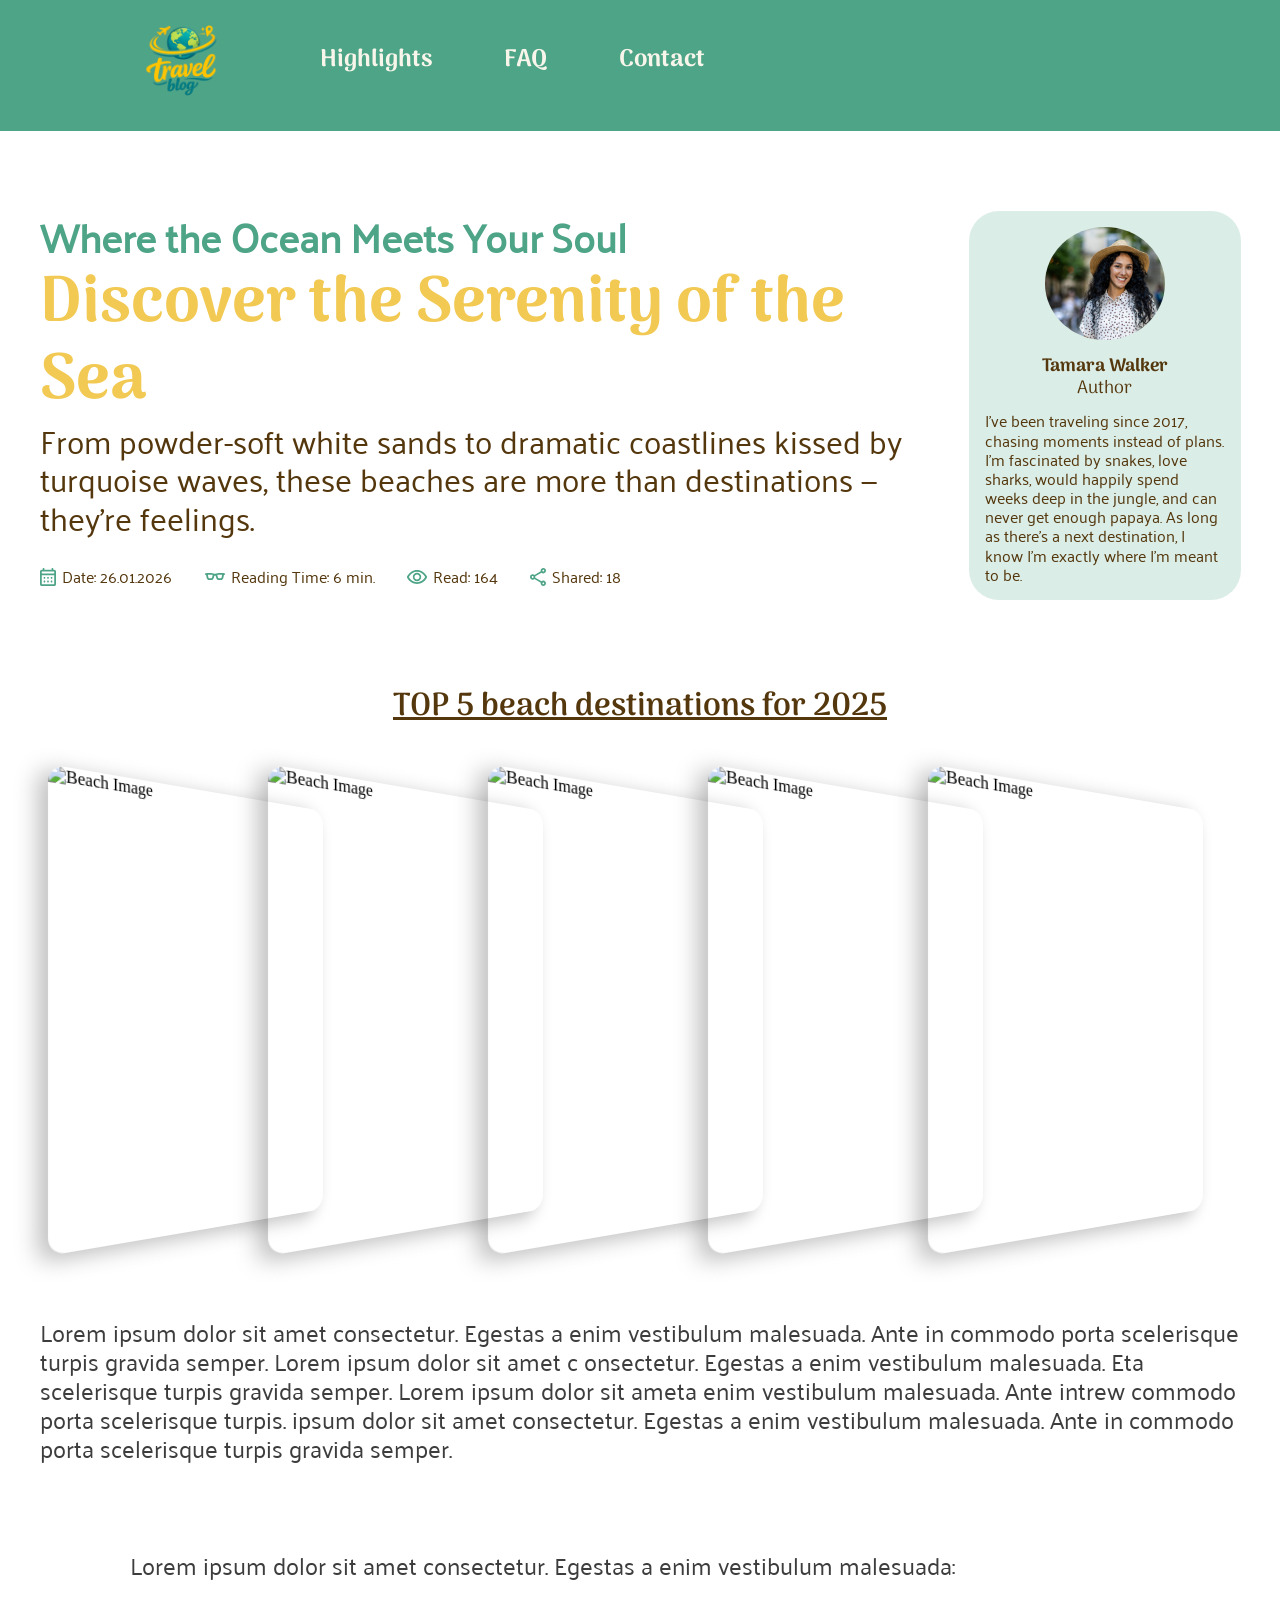
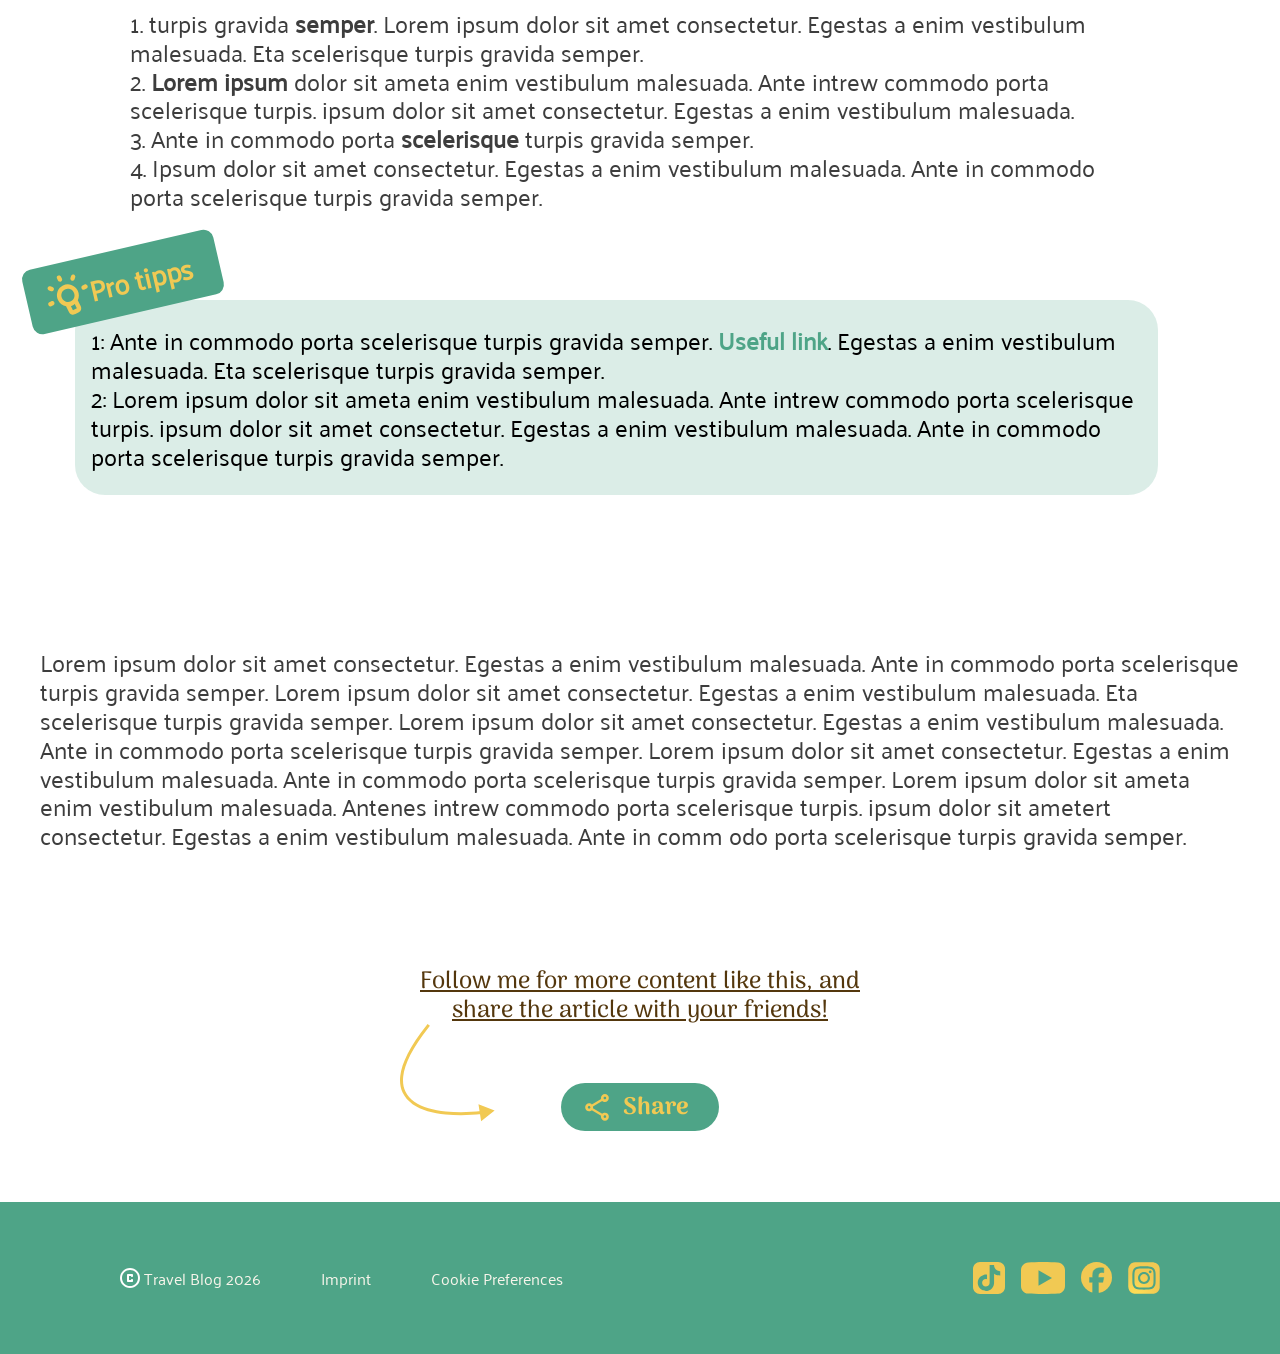
==== commit 92b85229: "some Changes" ====
--- a/articel01-carousel.html
+++ b/articel01-carousel.html
@@ -3,22 +3,24 @@
 <head>
     <meta charset="UTF-8">
     <meta name="viewport" content="width=device-width, initial-scale=1.0">
-    <title>Articel01</title>
+    <title>Ocean meets Soul</title>
     <link rel="stylesheet" href="style.css">
+    <link rel="icon" href="./images/icons/logo 03 1.svg" />
 </head>
 
 <body>
     <header>
         <div class="page-header-wrapper">
             <div class="page-header">
-                <div class="header-logo">
-                    <img src="./images/icons/logo 03 1.svg" alt="image Logo">
-                </div>
-                <div class="header-nav">
-                    <a href="">Highlights</a>
-                    <a href="">FAQ</a>
-                    <a href="">Contact</a>
-                </div>
+<div class="header-logo">
+                    <a href="home.html"><img class="article03-media-logo" src="./images/icons/logo 03 1.svg"
+                            alt="image Logo" /></a>
+                </div>
+          <div class="header-nav">
+            <a class="hover" href="home.html#highlight">Highlights</a>
+            <a class="hover" href="home.html#faq">FAQ</a>
+            <a class="hover" href="home.html#contact">Contact</a>
+          </div>
             </div>
         </div>
     </header>
@@ -228,27 +230,34 @@
             </div>
         </div>
         <div class="footer-mobile-version">
-
-            <svg width="31" height="34" viewBox="0 0 31 34" fill="none" xmlns="http://www.w3.org/2000/svg">
-                <path
-                    d="M3.875 30.1143H9.6875V20.4C9.6875 19.8495 9.87318 19.3881 10.2445 19.0157C10.6159 18.6433 11.076 18.4571 11.625 18.4571H19.375C19.924 18.4571 20.3841 18.6433 20.7555 19.0157C21.1268 19.3881 21.3125 19.8495 21.3125 20.4V30.1143H27.125V12.6286L15.5 3.88571L3.875 12.6286V30.1143ZM0 30.1143V12.6286C0 12.0133 0.13724 11.4305 0.411719 10.88C0.686198 10.3295 1.06563 9.87619 1.55 9.52L13.175 0.777143C13.8531 0.259048 14.6281 0 15.5 0C16.3719 0 17.1469 0.259048 17.825 0.777143L29.45 9.52C29.9344 9.87619 30.3138 10.3295 30.5883 10.88C30.8628 11.4305 31 12.0133 31 12.6286V30.1143C31 31.1829 30.6206 32.0976 29.8617 32.8586C29.1029 33.6195 28.1906 34 27.125 34H19.375C18.826 34 18.3659 33.8138 17.9945 33.4414C17.6232 33.069 17.4375 32.6076 17.4375 32.0571V22.3429H13.5625V32.0571C13.5625 32.6076 13.3768 33.069 13.0055 33.4414C12.6341 33.8138 12.174 34 11.625 34H3.875C2.80938 34 1.89714 33.6195 1.13828 32.8586C0.379427 32.0976 0 31.1829 0 30.1143Z"
-                    fill="#4EA487" />
-            </svg>
-            <svg width="33" height="33" viewBox="0 0 33 33" fill="none" xmlns="http://www.w3.org/2000/svg">
-                <path
-                    d="M8.41667 14.6763C8.80556 13.8985 9.20833 13.1485 9.625 12.4263C10.0417 11.7041 10.5 10.9818 11 10.2596L8.66667 9.80128L5.16667 13.3013L8.41667 14.6763ZM28.5 3.21795C26.5556 3.2735 24.4792 3.84295 22.2708 4.92628C20.0625 6.00962 18.0556 7.45406 16.25 9.25962C15.0833 10.4263 14.0417 11.6763 13.125 13.0096C12.2083 14.3429 11.5278 15.593 11.0833 16.7596L15.8333 21.468C17 21.0235 18.25 20.343 19.5833 19.4263C20.9167 18.5096 22.1667 17.4679 23.3333 16.3013C25.1389 14.4957 26.5833 12.4957 27.6667 10.3013C28.75 8.10684 29.3194 6.03739 29.375 4.09295C29.375 3.98184 29.3542 3.87073 29.3125 3.75962C29.2708 3.6485 29.2083 3.55128 29.125 3.46795C29.0417 3.38462 28.9444 3.32212 28.8333 3.28045C28.7222 3.23878 28.6111 3.21795 28.5 3.21795ZM19.3333 13.2179C18.6944 12.5791 18.375 11.7943 18.375 10.8638C18.375 9.93323 18.6944 9.14851 19.3333 8.50962C19.9722 7.87073 20.7639 7.55128 21.7083 7.55128C22.6528 7.55128 23.4444 7.87073 24.0833 8.50962C24.7222 9.14851 25.0417 9.93323 25.0417 10.8638C25.0417 11.7943 24.7222 12.5791 24.0833 13.2179C23.4444 13.8568 22.6528 14.1763 21.7083 14.1763C20.7639 14.1763 19.9722 13.8568 19.3333 13.2179ZM17.9167 24.1346L19.2917 27.4263L22.7917 23.9263L22.3333 21.593C21.6111 22.093 20.8889 22.5443 20.1667 22.9471C19.4444 23.3499 18.6944 23.7457 17.9167 24.1346ZM32.5417 1.88462C32.7639 4.94017 32.2639 7.91934 31.0417 10.8221C29.8194 13.7249 27.8889 16.4957 25.25 19.1346L26.0833 23.2596C26.1944 23.8152 26.1667 24.3568 26 24.8846C25.8333 25.4124 25.5556 25.8707 25.1667 26.2596L19.9167 31.5096C19.5 31.9263 19 32.086 18.4167 31.9888C17.8333 31.8916 17.4306 31.5652 17.2083 31.0096L14.6667 25.0513L7.54167 17.9263L1.58333 15.3846C1.02778 15.1624 0.694444 14.7596 0.583333 14.1763C0.472222 13.5929 0.625 13.0929 1.04167 12.6763L6.29167 7.42628C6.68056 7.03739 7.14583 6.75962 7.6875 6.59295C8.22917 6.42628 8.77778 6.3985 9.33333 6.50962L13.4583 7.34295C16.0972 4.70406 18.8681 2.7735 21.7708 1.55128C24.6736 0.32906 27.6528 -0.17094 30.7083 0.0512821C30.9306 0.0790598 31.1528 0.14156 31.375 0.238782C31.5972 0.336004 31.7917 0.467949 31.9583 0.634615C32.125 0.801282 32.2569 0.995727 32.3542 1.21795C32.4514 1.44017 32.5139 1.66239 32.5417 1.88462ZM3.125 22.3846C4.09722 21.4124 5.28472 20.9193 6.6875 20.9054C8.09028 20.8916 9.27778 21.3707 10.25 22.343C11.2222 23.3152 11.7014 24.5027 11.6875 25.9054C11.6736 27.3082 11.1806 28.4957 10.2083 29.4679C8.875 30.8013 7.29861 31.593 5.47917 31.843C3.65972 32.093 1.83333 32.3429 0 32.5929C0.25 30.7596 0.5 28.9332 0.75 27.1138C1 25.2943 1.79167 23.718 3.125 22.3846ZM5.5 24.718C5.02778 25.1902 4.70139 25.7596 4.52083 26.4263C4.34028 27.093 4.19444 27.7735 4.08333 28.468C4.77778 28.3568 5.45833 28.218 6.125 28.0513C6.79167 27.8846 7.36111 27.5652 7.83333 27.093C8.16667 26.7596 8.34722 26.3568 8.375 25.8846C8.40278 25.4124 8.25 25.0096 7.91667 24.6763C7.58333 24.343 7.18056 24.1832 6.70833 24.1971C6.23611 24.211 5.83333 24.3846 5.5 24.718Z"
-                    fill="#4EA487" />
-            </svg>
-            <svg width="30" height="35" viewBox="0 0 30 35" fill="none" xmlns="http://www.w3.org/2000/svg">
-                <path
-                    d="M10 30H3.33333C2.41667 30 1.63194 29.6736 0.979167 29.0208C0.326389 28.3681 0 27.5833 0 26.6667V3.33333C0 2.41667 0.326389 1.63194 0.979167 0.979167C1.63194 0.326389 2.41667 0 3.33333 0H26.6667C27.5833 0 28.3681 0.326389 29.0208 0.979167C29.6736 1.63194 30 2.41667 30 3.33333V26.6667C30 27.5833 29.6736 28.3681 29.0208 29.0208C28.3681 29.6736 27.5833 30 26.6667 30H20L16.1667 33.8333C15.8333 34.1667 15.4444 34.3333 15 34.3333C14.5556 34.3333 14.1667 34.1667 13.8333 33.8333L10 30ZM3.33333 26.6667H11.3333L15 30.3333L18.6667 26.6667H26.6667V3.33333H3.33333V26.6667ZM14.8333 25C15.4167 25 15.9097 24.7986 16.3125 24.3958C16.7153 23.9931 16.9167 23.5 16.9167 22.9167C16.9167 22.3333 16.7153 21.8403 16.3125 21.4375C15.9097 21.0347 15.4167 20.8333 14.8333 20.8333C14.25 20.8333 13.7569 21.0347 13.3542 21.4375C12.9514 21.8403 12.75 22.3333 12.75 22.9167C12.75 23.5 12.9514 23.9931 13.3542 24.3958C13.7569 24.7986 14.25 25 14.8333 25ZM17.75 10C17.75 10.4722 17.5972 10.9792 17.2917 11.5208C16.9861 12.0625 16.4722 12.6528 15.75 13.2917C15.2778 13.7083 14.8958 14.1042 14.6042 14.4792C14.3125 14.8542 14.0694 15.2361 13.875 15.625C13.7639 15.8472 13.6806 16.0694 13.625 16.2917C13.5694 16.5139 13.5139 16.7639 13.4583 17.0417C13.4028 17.4583 13.5139 17.8194 13.7917 18.125C14.0694 18.4306 14.4306 18.5833 14.875 18.5833C15.2639 18.5833 15.6111 18.4444 15.9167 18.1667C16.2222 17.8889 16.4306 17.5139 16.5417 17.0417C16.625 16.6528 16.7847 16.2917 17.0208 15.9583C17.2569 15.625 17.6389 15.1944 18.1667 14.6667C19.1389 13.6944 19.8264 12.875 20.2292 12.2083C20.6319 11.5417 20.8333 10.8056 20.8333 10C20.8333 8.5 20.3264 7.29167 19.3125 6.375C18.2986 5.45833 16.9167 5 15.1667 5C13.9167 5 12.8333 5.26389 11.9167 5.79167C11 6.31945 10.2639 7.05556 9.70833 8C9.51389 8.33333 9.50694 8.68056 9.6875 9.04167C9.86806 9.40278 10.1528 9.65278 10.5417 9.79167C10.9028 9.93056 11.2639 9.93056 11.625 9.79167C11.9861 9.65278 12.2778 9.43056 12.5 9.125C12.8056 8.73611 13.1806 8.42361 13.625 8.1875C14.0694 7.95139 14.5833 7.83333 15.1667 7.83333C15.8889 7.83333 16.5 8.03472 17 8.4375C17.5 8.84028 17.75 9.36111 17.75 10Z"
-                    fill="#4EA487" />
-            </svg>
-            <svg width="30" height="35" viewBox="0 0 30 35" fill="none" xmlns="http://www.w3.org/2000/svg">
-                <path
-                    d="M10 30H3.33333C2.41667 30 1.63194 29.6736 0.979167 29.0208C0.326389 28.3681 0 27.5833 0 26.6667V3.33333C0 2.41667 0.326389 1.63194 0.979167 0.979167C1.63194 0.326389 2.41667 0 3.33333 0H26.6667C27.5833 0 28.3681 0.326389 29.0208 0.979167C29.6736 1.63194 30 2.41667 30 3.33333V26.6667C30 27.5833 29.6736 28.3681 29.0208 29.0208C28.3681 29.6736 27.5833 30 26.6667 30H20L16.1667 33.8333C16 34 15.8194 34.1181 15.625 34.1875C15.4306 34.2569 15.2222 34.2917 15 34.2917C14.7778 34.2917 14.5694 34.2569 14.375 34.1875C14.1806 34.1181 14 34 13.8333 33.8333L10 30ZM3.33333 24.75C4.83333 23.2778 6.57639 22.1181 8.5625 21.2708C10.5486 20.4236 12.6944 20 15 20C17.3056 20 19.4514 20.4236 21.4375 21.2708C23.4236 22.1181 25.1667 23.2778 26.6667 24.75V3.33333H3.33333V24.75ZM15 16.6667C16.6111 16.6667 17.9861 16.0972 19.125 14.9583C20.2639 13.8194 20.8333 12.4444 20.8333 10.8333C20.8333 9.22222 20.2639 7.84722 19.125 6.70833C17.9861 5.56944 16.6111 5 15 5C13.3889 5 12.0139 5.56944 10.875 6.70833C9.73611 7.84722 9.16667 9.22222 9.16667 10.8333C9.16667 12.4444 9.73611 13.8194 10.875 14.9583C12.0139 16.0972 13.3889 16.6667 15 16.6667ZM6.66667 26.6667H23.3333V26.25C22.1667 25.2778 20.875 24.5486 19.4583 24.0625C18.0417 23.5764 16.5556 23.3333 15 23.3333C13.4444 23.3333 11.9583 23.5764 10.5417 24.0625C9.125 24.5486 7.83333 25.2778 6.66667 26.25V26.6667ZM15 13.3333C14.3056 13.3333 13.7153 13.0903 13.2292 12.6042C12.7431 12.1181 12.5 11.5278 12.5 10.8333C12.5 10.1389 12.7431 9.54861 13.2292 9.0625C13.7153 8.57639 14.3056 8.33333 15 8.33333C15.6944 8.33333 16.2847 8.57639 16.7708 9.0625C17.2569 9.54861 17.5 10.1389 17.5 10.8333C17.5 11.5278 17.2569 12.1181 16.7708 12.6042C16.2847 13.0903 15.6944 13.3333 15 13.3333Z"
-                    fill="#4EA487" />
-            </svg>
+            <a href="home.html#home-main">
+                <svg width="31" height="34" viewBox="0 0 31 34" fill="none" xmlns="http://www.w3.org/2000/svg">
+                    <path
+                        d="M3.875 30.1143H9.6875V20.4C9.6875 19.8495 9.87318 19.3881 10.2445 19.0157C10.6159 18.6433 11.076 18.4571 11.625 18.4571H19.375C19.924 18.4571 20.3841 18.6433 20.7555 19.0157C21.1268 19.3881 21.3125 19.8495 21.3125 20.4V30.1143H27.125V12.6286L15.5 3.88571L3.875 12.6286V30.1143ZM0 30.1143V12.6286C0 12.0133 0.13724 11.4305 0.411719 10.88C0.686198 10.3295 1.06563 9.87619 1.55 9.52L13.175 0.777143C13.8531 0.259048 14.6281 0 15.5 0C16.3719 0 17.1469 0.259048 17.825 0.777143L29.45 9.52C29.9344 9.87619 30.3138 10.3295 30.5883 10.88C30.8628 11.4305 31 12.0133 31 12.6286V30.1143C31 31.1829 30.6206 32.0976 29.8617 32.8586C29.1029 33.6195 28.1906 34 27.125 34H19.375C18.826 34 18.3659 33.8138 17.9945 33.4414C17.6232 33.069 17.4375 32.6076 17.4375 32.0571V22.3429H13.5625V32.0571C13.5625 32.6076 13.3768 33.069 13.0055 33.4414C12.6341 33.8138 12.174 34 11.625 34H3.875C2.80938 34 1.89714 33.6195 1.13828 32.8586C0.379427 32.0976 0 31.1829 0 30.1143Z"
+                        fill="#4EA487" />
+                </svg></a>
+            <a href="home.html#highlight">
+
+                <svg width="33" height="33" viewBox="0 0 33 33" fill="none" xmlns="http://www.w3.org/2000/svg">
+                    <path
+                        d="M8.41667 14.6763C8.80556 13.8985 9.20833 13.1485 9.625 12.4263C10.0417 11.7041 10.5 10.9818 11 10.2596L8.66667 9.80128L5.16667 13.3013L8.41667 14.6763ZM28.5 3.21795C26.5556 3.2735 24.4792 3.84295 22.2708 4.92628C20.0625 6.00962 18.0556 7.45406 16.25 9.25962C15.0833 10.4263 14.0417 11.6763 13.125 13.0096C12.2083 14.3429 11.5278 15.593 11.0833 16.7596L15.8333 21.468C17 21.0235 18.25 20.343 19.5833 19.4263C20.9167 18.5096 22.1667 17.4679 23.3333 16.3013C25.1389 14.4957 26.5833 12.4957 27.6667 10.3013C28.75 8.10684 29.3194 6.03739 29.375 4.09295C29.375 3.98184 29.3542 3.87073 29.3125 3.75962C29.2708 3.6485 29.2083 3.55128 29.125 3.46795C29.0417 3.38462 28.9444 3.32212 28.8333 3.28045C28.7222 3.23878 28.6111 3.21795 28.5 3.21795ZM19.3333 13.2179C18.6944 12.5791 18.375 11.7943 18.375 10.8638C18.375 9.93323 18.6944 9.14851 19.3333 8.50962C19.9722 7.87073 20.7639 7.55128 21.7083 7.55128C22.6528 7.55128 23.4444 7.87073 24.0833 8.50962C24.7222 9.14851 25.0417 9.93323 25.0417 10.8638C25.0417 11.7943 24.7222 12.5791 24.0833 13.2179C23.4444 13.8568 22.6528 14.1763 21.7083 14.1763C20.7639 14.1763 19.9722 13.8568 19.3333 13.2179ZM17.9167 24.1346L19.2917 27.4263L22.7917 23.9263L22.3333 21.593C21.6111 22.093 20.8889 22.5443 20.1667 22.9471C19.4444 23.3499 18.6944 23.7457 17.9167 24.1346ZM32.5417 1.88462C32.7639 4.94017 32.2639 7.91934 31.0417 10.8221C29.8194 13.7249 27.8889 16.4957 25.25 19.1346L26.0833 23.2596C26.1944 23.8152 26.1667 24.3568 26 24.8846C25.8333 25.4124 25.5556 25.8707 25.1667 26.2596L19.9167 31.5096C19.5 31.9263 19 32.086 18.4167 31.9888C17.8333 31.8916 17.4306 31.5652 17.2083 31.0096L14.6667 25.0513L7.54167 17.9263L1.58333 15.3846C1.02778 15.1624 0.694444 14.7596 0.583333 14.1763C0.472222 13.5929 0.625 13.0929 1.04167 12.6763L6.29167 7.42628C6.68056 7.03739 7.14583 6.75962 7.6875 6.59295C8.22917 6.42628 8.77778 6.3985 9.33333 6.50962L13.4583 7.34295C16.0972 4.70406 18.8681 2.7735 21.7708 1.55128C24.6736 0.32906 27.6528 -0.17094 30.7083 0.0512821C30.9306 0.0790598 31.1528 0.14156 31.375 0.238782C31.5972 0.336004 31.7917 0.467949 31.9583 0.634615C32.125 0.801282 32.2569 0.995727 32.3542 1.21795C32.4514 1.44017 32.5139 1.66239 32.5417 1.88462ZM3.125 22.3846C4.09722 21.4124 5.28472 20.9193 6.6875 20.9054C8.09028 20.8916 9.27778 21.3707 10.25 22.343C11.2222 23.3152 11.7014 24.5027 11.6875 25.9054C11.6736 27.3082 11.1806 28.4957 10.2083 29.4679C8.875 30.8013 7.29861 31.593 5.47917 31.843C3.65972 32.093 1.83333 32.3429 0 32.5929C0.25 30.7596 0.5 28.9332 0.75 27.1138C1 25.2943 1.79167 23.718 3.125 22.3846ZM5.5 24.718C5.02778 25.1902 4.70139 25.7596 4.52083 26.4263C4.34028 27.093 4.19444 27.7735 4.08333 28.468C4.77778 28.3568 5.45833 28.218 6.125 28.0513C6.79167 27.8846 7.36111 27.5652 7.83333 27.093C8.16667 26.7596 8.34722 26.3568 8.375 25.8846C8.40278 25.4124 8.25 25.0096 7.91667 24.6763C7.58333 24.343 7.18056 24.1832 6.70833 24.1971C6.23611 24.211 5.83333 24.3846 5.5 24.718Z"
+                        fill="#4EA487" />
+                </svg>
+            </a>
+            <a href="home.html#faq">
+
+                <svg width="30" height="35" viewBox="0 0 30 35" fill="none" xmlns="http://www.w3.org/2000/svg">
+                    <path
+                        d="M10 30H3.33333C2.41667 30 1.63194 29.6736 0.979167 29.0208C0.326389 28.3681 0 27.5833 0 26.6667V3.33333C0 2.41667 0.326389 1.63194 0.979167 0.979167C1.63194 0.326389 2.41667 0 3.33333 0H26.6667C27.5833 0 28.3681 0.326389 29.0208 0.979167C29.6736 1.63194 30 2.41667 30 3.33333V26.6667C30 27.5833 29.6736 28.3681 29.0208 29.0208C28.3681 29.6736 27.5833 30 26.6667 30H20L16.1667 33.8333C15.8333 34.1667 15.4444 34.3333 15 34.3333C14.5556 34.3333 14.1667 34.1667 13.8333 33.8333L10 30ZM3.33333 26.6667H11.3333L15 30.3333L18.6667 26.6667H26.6667V3.33333H3.33333V26.6667ZM14.8333 25C15.4167 25 15.9097 24.7986 16.3125 24.3958C16.7153 23.9931 16.9167 23.5 16.9167 22.9167C16.9167 22.3333 16.7153 21.8403 16.3125 21.4375C15.9097 21.0347 15.4167 20.8333 14.8333 20.8333C14.25 20.8333 13.7569 21.0347 13.3542 21.4375C12.9514 21.8403 12.75 22.3333 12.75 22.9167C12.75 23.5 12.9514 23.9931 13.3542 24.3958C13.7569 24.7986 14.25 25 14.8333 25ZM17.75 10C17.75 10.4722 17.5972 10.9792 17.2917 11.5208C16.9861 12.0625 16.4722 12.6528 15.75 13.2917C15.2778 13.7083 14.8958 14.1042 14.6042 14.4792C14.3125 14.8542 14.0694 15.2361 13.875 15.625C13.7639 15.8472 13.6806 16.0694 13.625 16.2917C13.5694 16.5139 13.5139 16.7639 13.4583 17.0417C13.4028 17.4583 13.5139 17.8194 13.7917 18.125C14.0694 18.4306 14.4306 18.5833 14.875 18.5833C15.2639 18.5833 15.6111 18.4444 15.9167 18.1667C16.2222 17.8889 16.4306 17.5139 16.5417 17.0417C16.625 16.6528 16.7847 16.2917 17.0208 15.9583C17.2569 15.625 17.6389 15.1944 18.1667 14.6667C19.1389 13.6944 19.8264 12.875 20.2292 12.2083C20.6319 11.5417 20.8333 10.8056 20.8333 10C20.8333 8.5 20.3264 7.29167 19.3125 6.375C18.2986 5.45833 16.9167 5 15.1667 5C13.9167 5 12.8333 5.26389 11.9167 5.79167C11 6.31945 10.2639 7.05556 9.70833 8C9.51389 8.33333 9.50694 8.68056 9.6875 9.04167C9.86806 9.40278 10.1528 9.65278 10.5417 9.79167C10.9028 9.93056 11.2639 9.93056 11.625 9.79167C11.9861 9.65278 12.2778 9.43056 12.5 9.125C12.8056 8.73611 13.1806 8.42361 13.625 8.1875C14.0694 7.95139 14.5833 7.83333 15.1667 7.83333C15.8889 7.83333 16.5 8.03472 17 8.4375C17.5 8.84028 17.75 9.36111 17.75 10Z"
+                        fill="#4EA487" />
+                </svg></a>
+            <a href="home.html#contact">
+
+                <svg width="30" height="35" viewBox="0 0 30 35" fill="none" xmlns="http://www.w3.org/2000/svg">
+                    <path
+                        d="M10 30H3.33333C2.41667 30 1.63194 29.6736 0.979167 29.0208C0.326389 28.3681 0 27.5833 0 26.6667V3.33333C0 2.41667 0.326389 1.63194 0.979167 0.979167C1.63194 0.326389 2.41667 0 3.33333 0H26.6667C27.5833 0 28.3681 0.326389 29.0208 0.979167C29.6736 1.63194 30 2.41667 30 3.33333V26.6667C30 27.5833 29.6736 28.3681 29.0208 29.0208C28.3681 29.6736 27.5833 30 26.6667 30H20L16.1667 33.8333C16 34 15.8194 34.1181 15.625 34.1875C15.4306 34.2569 15.2222 34.2917 15 34.2917C14.7778 34.2917 14.5694 34.2569 14.375 34.1875C14.1806 34.1181 14 34 13.8333 33.8333L10 30ZM3.33333 24.75C4.83333 23.2778 6.57639 22.1181 8.5625 21.2708C10.5486 20.4236 12.6944 20 15 20C17.3056 20 19.4514 20.4236 21.4375 21.2708C23.4236 22.1181 25.1667 23.2778 26.6667 24.75V3.33333H3.33333V24.75ZM15 16.6667C16.6111 16.6667 17.9861 16.0972 19.125 14.9583C20.2639 13.8194 20.8333 12.4444 20.8333 10.8333C20.8333 9.22222 20.2639 7.84722 19.125 6.70833C17.9861 5.56944 16.6111 5 15 5C13.3889 5 12.0139 5.56944 10.875 6.70833C9.73611 7.84722 9.16667 9.22222 9.16667 10.8333C9.16667 12.4444 9.73611 13.8194 10.875 14.9583C12.0139 16.0972 13.3889 16.6667 15 16.6667ZM6.66667 26.6667H23.3333V26.25C22.1667 25.2778 20.875 24.5486 19.4583 24.0625C18.0417 23.5764 16.5556 23.3333 15 23.3333C13.4444 23.3333 11.9583 23.5764 10.5417 24.0625C9.125 24.5486 7.83333 25.2778 6.66667 26.25V26.6667ZM15 13.3333C14.3056 13.3333 13.7153 13.0903 13.2292 12.6042C12.7431 12.1181 12.5 11.5278 12.5 10.8333C12.5 10.1389 12.7431 9.54861 13.2292 9.0625C13.7153 8.57639 14.3056 8.33333 15 8.33333C15.6944 8.33333 16.2847 8.57639 16.7708 9.0625C17.2569 9.54861 17.5 10.1389 17.5 10.8333C17.5 11.5278 17.2569 12.1181 16.7708 12.6042C16.2847 13.0903 15.6944 13.3333 15 13.3333Z"
+                        fill="#4EA487" />
+                </svg></a>
         </div>
     </footer>
 
--- a/style.css
+++ b/style.css
@@ -33,6 +33,7 @@
 * {
     margin: 0;
     box-sizing: border-box;
+    scroll-behavior: smooth;
 }
 
 .page-header-wrapper {
@@ -70,6 +71,50 @@
     width: 72px;
 }
 
+.hover:hover {
+    color: #F1C953;
+
+}
+
+/* Gemeinsame Basis für alle Hover-Bilder vorbereiten */
+.hover {
+    position: relative;
+    text-decoration: none;
+    padding-bottom: 12px;
+    /* Platz für die Bilder unter dem Text */
+}
+
+.hover::after {
+    content: "";
+    position: absolute;
+    left: 0;
+    bottom: 0;
+    height: 15px;
+    background-size: contain;
+    background-repeat: no-repeat;
+    background-position: center bottom;
+    opacity: 0;
+    transition: opacity 0.3s ease;
+    bottom: 15px;
+    width: 105%;
+}
+
+.hover:hover::after {
+    opacity: 1;
+}
+
+.header-nav a:nth-child(1)::after {
+    background-image: url(./images/icons/Vector\ 11.svg);
+}
+
+.header-nav a:nth-child(2)::after {
+    background-image: url(./images/icons/Vector\ 11\ \(1\).svg);
+}
+
+.header-nav a:nth-child(3)::after {
+    background-image: url(./images/icons/Vector\ 12\ \(1\).svg);
+}
+
 .page-footer-wrapper {
     background-color: #4EA487;
     width: 100%;
@@ -102,7 +147,7 @@
 .footer-left-links {
     font-family: Palanquin;
     display: flex;
-    gap: 72px;
+    gap: 60px;
     flex-shrink: 0;
     /* Ohne diesen Befehl habe ich immer einen Zeilenumbruch... Unkalr warum.. */
 }
@@ -138,6 +183,7 @@
     line-height: 120%;
     letter-spacing: 0%;
     color: #F1C953;
+    text-decoration: none;
 }
 
 .page02-main-seciton-headline>p {
@@ -277,8 +323,19 @@
 
 
 .page02-main-video {
-    padding: 88px 0px 88px 0px;
-
+    max-width: 930px;
+    margin: 88px 0;
+
+
+}
+
+.page02-main-video-container {
+
+
+    display: flex;
+    align-items: center;
+    justify-content: center;
+    flex-direction: column;
 }
 
 .page02-main-text-list-introduction {
@@ -757,6 +814,15 @@
 .article03-sec1-box {
     text-align: center;
 }
+
+.article03-sec1-infobox {
+    display: flex;
+}
+
+.article03-sec1-infobox-all {
+    display: flex;
+}
+
 
 .article3-sec-1-text-color-main {
     color: #54370D
@@ -1072,6 +1138,11 @@
     left: 12px;
 }
 
+.article03-footer-mobile {
+    display: none;
+}
+
+
 .beach-destinations-images-div-carousel {
     padding-top: 88px;
 }
@@ -1418,6 +1489,11 @@
     padding-left: 0px;
 }
 
+.share-details-carousel[open] .share-button-carousel {
+    height: 48px;
+    width: 118px;
+}
+
 .share-links-linkedin-whatsapp-div-carousel {
     display: flex;
     flex-direction: column;
@@ -1503,21 +1579,73 @@
     margin: 0px 110px 88px 110px;
 }
 
-
+.home-slider-container-text {
+    position: absolute;
+    display: none;
+    z-index: 10;
+    padding: 24px;
+    left: 0;
+    top: 0;
+    margin-top: 54px;
+    margin-left: 88px;
+    margin-right: 40px;
+    max-width: 820px;
+    text-align: left;
+    height: auto;
+
+    background: rgba(255, 255, 255, 0.15);
+    backdrop-filter: blur(5px);
+    -webkit-backdrop-filter: blur(5px);
+    border-radius: 4px;
+    border-left: 1px solid #FFFFFF1A;
+    border-right: 1px solid #FFFFFF1A;
+
+}
+
+.home-slider-container-text h4 {
+    font-family: 'Palanquin Dark';
+    font-size: 48px;
+    line-height: 100%;
+    letter-spacing: 0%;
+    font-weight: 600;
+    color: #FFFFFF;
+    margin-bottom: 8px;
+}
+
+.home-slider-container-text p {
+    font-family: 'Palanquin';
+    font-size: 28px;
+    line-height: 110%;
+    letter-spacing: 0%;
+    font-weight: 400;
+    color: #FFFFFF;
+    margin-bottom: 8px;
+}
+
+/* 
+.home-switch-wrapper {
+     position: absolute; 
+    display: flex;
+    justify-content: center;
+    align-items: center;
+    max-width: 1200px;
+    height: 533px;
+    flex-wrap: wrap;
+     object-fit: cover; 
+}
+ */
 
 .home-switch-wrapper {
     position: relative;
     display: flex;
     justify-content: center;
-    align-items: center;
-    width: 1200px;
-    height: 533px;
-}
-
- 
+    padding-top: 461px;
+}
+
+
 .home-input-box {
 
-
+    position: relative;
     width: 28px;
     height: 28px;
     background-color: white;
@@ -1526,7 +1654,7 @@
     z-index: 3;
 }
 
-.home-selected-icon{
+.home-selected-icon {
 
 
     border: 5px solid black;
@@ -1534,109 +1662,83 @@
     justify-content: center;
     align-items: center;
     position: relative;
-z-index: 5;
-}
-
-
-
-.home-slide {
+    z-index: 5;
+}
+
+.home-slide-small {
     position: absolute;
     top: 0;
     left: 0;
-    display: none; 
-}
-
-.home-input-box:checked  {
-
--webkit-appearance: none;
-appearance: none;
-  width: 40px;
-  height: 28px;
+    visibility: hidden;
+}
+
+.home-slide {
+    width: 100%;
+    max-width: 1200px;
+    height: 533px;
+    position: absolute;
+    top: 0;
+    left: 0;
+    display: none;
+}
+
+
+
+
+.home-input-box:checked {
+
+    -webkit-appearance: none;
+    appearance: none;
+    width: 40px;
+    height: 28px;
     background-color: #F1C953;
     content: "";
     border-radius: 14px;
-    
-}
-
-
-
-
-#first-img:checked ~ .slider-container #show-first-img {
+
+}
+
+
+#home-first-text {
+    border: 5px solid black;
+    position: relative;
+    z-index: 10;
+}
+
+
+
+
+#first-img:checked~.slider-container #show-first-img,
+#first-img:checked~.slider-container #show-first-h {
     display: block;
 }
-#second-img:checked ~ .slider-container #show-second-img {
+
+#second-img:checked~.slider-container #show-second-img,
+#second-img:checked~.slider-container #show-second-h {
     display: block;
 }
-#third-img:checked ~ .slider-container #show-third-img {
+
+#third-img:checked~.slider-container #show-third-img,
+#third-img:checked~.slider-container #show-third-h {
     display: block;
 }
-#fourth-img:checked ~ .slider-container #show-fourth-img {
+
+#fourth-img:checked~.slider-container #show-fourth-img,
+#fourth-img:checked~.slider-container #show-fourth-h {
     display: block;
 }
 
 
 
 
-
-
-
-
-
-
-
-
-
-
-
-
-
-
-
-
-
-
-
-
-
-
-
-
-
-
-
-
 .home-main-section-changing-images-text {
-    position: absolute;
     display: flex;
     flex-direction: column;
     text-align: left;
-    margin: 54px 281px 250px 38px;
-}
-
-.home-main-section-changing-images-text>h4 {
-
-    font-family: 'Palanquin Dark';
-    font-size: 48px;
-    font-weight: 600;
-    line-height: 120%;
-    letter-spacing: 0%;
-    color: #FFFFFF;
-
-
-}
-
-.home-main-section-changing-images-text>p {
-    color: #FFFFFF;
-    line-height: 120%;
-    letter-spacing: 0%;
-    font-family: 'Palanquin';
-    font-size: 28px;
-
-}
-
-.home-main-section-faq-wrapper {
-    margin: 1000px 0 120px 0;
-}
+}
+
+
+
+
 
 .home-main-section-faq-heading {
     display: flex;
@@ -1661,7 +1763,8 @@
     text-align: left;
     justify-content: space-between;
     padding: 16px 0px 14px 16px;
-
+    width: 100%;
+    max-width: 1200px;
     line-height: 120%;
     letter-spacing: 0;
     color: #54370D;
@@ -1675,6 +1778,11 @@
     display: flex;
     flex-direction: column;
     gap: 32px;
+}
+
+.home-main-section-faq-wrapper{
+    width: 100%;
+    max-width: 1200px;
 }
 
 .home-QandA-section-answer {
@@ -1689,7 +1797,7 @@
     color: #54370D;
     line-height: 120%;
     letter-spacing: 0;
-
+    max-width: 1172px;
     background-color: #FFFFFF;
 }
 
@@ -1716,20 +1824,34 @@
     margin-top: 56px;
     margin-bottom: 16px;
     width: 100%;
+    max-width: 1200px;
     padding: 0px 50px;
-
 }
 
 .home-contact-formular-table-data {
-    width: 527px;
+    max-width: 527px;
+    width: 100%;
     height: 94px;
     text-align: left;
-
+}
+.home-contact-formular{
+    width: 100%;
+    max-width: 1200px;
+    
+}
+
+.name-contact-formular-margin {
+    margin-right: 23px;
+}
+
+.email-contact-formular-margin {
+    margin-left: 23px;
 }
 
 .home-input {
     height: 65px;
     width: 100%;
+    max-width: 1200px;
     border: none;
     outline: none;
     border-bottom: 1px solid #54370D;
@@ -1742,10 +1864,18 @@
     caret-color: #4EA487;
 }
 
+.home-form-wrapper{
+    width: 100%;
+    max-width: 1100px;
+    
+}
+
 #home-contact-formular-table-row-one {
     display: flex;
     justify-content: space-between;
     margin-bottom: 34px;
+        table-layout: fixed;
+    border-collapse: collapse;
 }
 
 .home-text-privacy-policy {
@@ -1775,10 +1905,26 @@
 
 .home-text-privacy-policy-wrapper {
     display: flex;
-    flex-direction: row-reverse;
-    justify-content: center;
-    align-items: center;
-    gap: 11px
+    flex-direction: row;
+    justify-content: center;
+    align-items: center;
+    gap: 11px;
+    position: relative;
+}
+
+.home-text-privacy-policy-wrapper:has(#privacy-policy-checkbox-home:user-invalid) .home-privacy-policy-error {
+    display: block;
+}
+
+.home-privacy-policy-error {
+    position: absolute;
+    left: 50%;
+    top: 20px;
+    transform: translateX(-50%);
+    color: red;
+    font-family: 'Palanquin';
+    font-weight: 500;
+    display: none;
 }
 
 #home-send-button {
@@ -1806,26 +1952,40 @@
     margin-bottom: 126px;
 }
 
+
 .home-landing-section {
-    width: 100%;
     max-width: 1440px;
-    height: 533px;
-
-}
+    height: 515px;
+    background-image: url("./images/img_page_02/header photo (4).png");
+    background-position: center;
+    background-repeat: no-repeat;
+    background-size: cover;
+}
+
 
 .home-landing-section-left-insideIMG {
     display: flex;
     align-items: end;
     justify-content: first baseline;
 
+
+}
+
+.home-landing-section-wrapper {
+    padding: 0px calc(50% - 720px);
+}
+
+.home-landing-section-left-insideIMG>img {
     position: relative;
-}
-
-
-
-
-
-
+    width: 647px;
+    height: 540px;
+}
+
+.vacation-picture-turkey-home {
+    min-height: 515px;
+    max-width: 100%;
+    object-fit: cover;
+}
 
 
 .home-landing-section-left-text>h1 {
@@ -1869,23 +2029,13 @@
 
 
 
-
-
-.home-landing-section-left {
-    display: flex;
-    align-items: start;
-    justify-content: end;
-    position: absolute;
-    z-index: 3;
-}
-
-.home-landing-section-right {
+/* .home-landing-section-right {
     position: relative;
     z-index: 2;
     display: flex;
     align-items: center;
 
-}
+} */
 
 
 .home-cappadocia-and-turkeyFlag {
@@ -1936,7 +2086,22 @@
     display: none;
 }
 
-@media only screen and (max-width: 768px) {
+@media only screen and (max-width: 1201px) {
+
+    .page02-main {
+        display: flex;
+        flex-direction: column;
+        justify-content: center;
+        align-items: center;
+    }
+
+
+    .page02-complete-main-section {
+
+        max-width: 320px;
+    }
+
+
     .header-nav {
         display: none;
     }
@@ -2029,7 +2194,8 @@
     .page02-main-section-author {
         width: 345px;
         height: 328px;
-        margin: 0px 15px 0px 15px;
+        /*         margin: 0px 15px 0px 15px;
+ */
         padding: 0px;
         margin-bottom: 40px;
 
@@ -2201,9 +2367,274 @@
     .page-footer {
         margin: 0;
     }
-}
-
-@media screen and (min-width: 768px) and (max-width: 1440px) {
+
+
+
+
+    .vacation-picture-turkey-home {
+        position: relative;
+        left: 0px;
+        width: 100%;
+        object-fit: cover;
+
+
+    }
+
+    .home-complete-main-section {
+        align-items: center;
+    }
+
+   
+
+   
+
+
+    .home-switch-wrapper {
+        width: 320px;
+
+    }
+
+    .home-slide {
+        width: 320px;
+
+    }
+
+    #show-first-img,
+    #show-second-img,
+    #show-third-img,
+    #show-fourth-img {
+        visibility: hidden;
+
+    }
+
+    .home-slider-container-text {
+        margin: 93px 14px 0px 14px;
+    }
+
+    .home-slider-container-text h4 {
+        font-size: 28px;
+    }
+
+   
+
+    .home-slider-container-text p {
+        font-size: 20px;
+        width: 100%;
+        height: 66px;
+
+        display: -webkit-box;
+        -webkit-line-clamp: 3;
+        -webkit-box-orient: vertical;
+        overflow: hidden;
+
+        white-space: normal;
+        word-break: normal;
+        overflow-wrap: normal;
+        margin-bottom: 0;
+    }
+
+
+
+
+    .home-main-section-faq-wrapper {
+        margin: 0;
+    }
+
+.home-main-section{
+    width: fit-content;
+}
+
+
+    #highlight {
+        font-size: 30px;
+    }
+
+    .home-main-section-highlights-heading>svg {
+        width: 32px;
+        height: 32px;
+    }
+
+    .home-main-section-faq-heading h3 {
+        font-size: 30px;
+    }
+
+    .home-main-section-faq-heading svg {
+        width: 32px;
+        height: 32px;
+    }
+
+    .home-questions {
+        margin-bottom: 32px;
+        margin: 0px 20px;
+        align-items: center;
+    }
+
+    .home-main-section-contact-heading h3 {
+        font-size: 40px;
+    }
+
+    .home-main-section-contact-heading svg {
+        width: 32px;
+        height: 32px;
+    }
+
+    .home-main-section-contact-heading {
+        margin: 80px 20px 32px 20px;
+    }
+
+    .home-main-section-changing-images-text {
+        margin: 0;
+        align-items: center;
+
+    }
+
+    #first-img:checked~.slider-container #show-first-img-small {
+        display: block;
+        visibility: visible;
+    }
+
+    #second-img:checked~.slider-container #show-second-img-small {
+        display: block;
+        visibility: visible
+    }
+
+    #third-img:checked~.slider-container #show-third-img-small {
+        display: block;
+        visibility: visible
+    }
+
+    #fourth-img:checked~.slider-container #show-fourth-img-small {
+        display: block;
+        visibility: visible
+    }
+
+    .home-main-section-highlights-heading-wrapper {
+        margin: 0;
+    }
+
+    .home-form-wrapper {
+        flex-direction: column;
+        width: 320px;
+    }
+
+    .home-contact-formular-table {
+        width: 320px;
+        padding: 0;
+        margin: 0;
+    }
+
+    #home-contact-formular-table {
+        padding: 0;
+    }
+
+
+
+
+    .home-QandA-section {
+        width: 100%;
+    }
+
+    #home-contact-formular-table {
+        width: 320px;
+        table-layout: fixed;
+    }
+
+    
+
+
+    .home-QandA-section-wrapper {
+        width: 320px;
+    }
+
+
+    #home-text-contact-introduction {
+        display: none;
+    }
+
+
+
+    #home-contact-formular-table-row-one {
+        flex-direction: column;
+    }
+
+    .home-contact-formular-table-data {
+        margin-top: 32px;
+        width: fit-content;
+    }
+
+    .home-input {
+        width: fit-content;
+        margin: 0px;
+    }
+
+    .home-text-privacy-policy-wrapper {
+        gap: 11px;
+    }
+
+    .home-check-box {
+        -webkit-appearance: none;
+        appearance: none;
+        border: 2px solid #555;
+        width: 18px;
+        height: 18px;
+        flex-shrink: 0;
+    }
+
+    .home-text-privacy-policy {
+        text-align: start;
+    }
+
+    .home-text-privacy-policy-wrapper {
+        align-items: start;
+    }
+
+    .home-send-button-wrapper {
+   
+    margin-top: 40px;
+    margin-bottom: 80px;
+}
+#home-text-highlights{
+    display: none;
+}
+.home-main-section-highlights-heading{
+    margin-top: 80px;
+}
+}
+
+
+@media screen and (max-width: 768px){
+    .home-landing-section-left-insideIMG>img {
+        width: 222px;
+        height: 299px;
+        right: 0
+    }
+
+
+
+    .home-landing-section-left-text {
+        margin: 0;
+        display: none;
+    }
+
+    .home-landing-section {
+        width: 100%;
+        height: 515px;
+        background-position-x: -679px;
+    }
+
+   .home-cappadocia-turkey-animation {
+        margin: 0;
+        margin-left: 71px;
+        margin-bottom: 18px;
+        width: 160px;
+        height: 160px;
+    }
+}
+/* 
+
+@media screen and (min-width: 768px) and (max-width: 1200px) {
+
+   
 
     .page02-main-text {
         width: 100%;
@@ -2237,6 +2668,7 @@
         flex-direction: row;
         align-items: center;
         flex-wrap: wrap;
+
     }
 
     .page02-main-section-author-wrapper {
@@ -2251,7 +2683,15 @@
     .page02-read-share-wrapper {
         width: fit-content;
     }
-}
+
+
+
+    .home-complete-main-section{
+        margin-left: 15px;
+        margin-right: 15px;
+    
+    }
+} */
 
 @media screen and (max-width: 1201px) and (hover: none) {
     .flexbox-author-articel-carousel {
@@ -2283,7 +2723,7 @@
         font-size: 18px;
     }
 
-    .carousel-read-time-icon-wrapper{
+    .carousel-read-time-icon-wrapper {
         margin-left: -20px;
     }
 
@@ -2457,23 +2897,23 @@
         transition: transform 0.3s ease;
     }
 
-    #beach-1:checked ~ .beach-images-wrapper-carousel .beach-solo-image-wrapper-carousel {
+    #beach-1:checked~.beach-images-wrapper-carousel .beach-solo-image-wrapper-carousel {
         transform: translateX(60px);
     }
 
-    #beach-2:checked ~ .beach-images-wrapper-carousel .beach-solo-image-wrapper-carousel {
+    #beach-2:checked~.beach-images-wrapper-carousel .beach-solo-image-wrapper-carousel {
         transform: translateX(-154px);
     }
 
-    #beach-3:checked ~ .beach-images-wrapper-carousel .beach-solo-image-wrapper-carousel {
+    #beach-3:checked~.beach-images-wrapper-carousel .beach-solo-image-wrapper-carousel {
         transform: translateX(-368px);
     }
 
-    #beach-4:checked ~ .beach-images-wrapper-carousel .beach-solo-image-wrapper-carousel {
+    #beach-4:checked~.beach-images-wrapper-carousel .beach-solo-image-wrapper-carousel {
         transform: translateX(-582px);
     }
 
-    #beach-5:checked ~ .beach-images-wrapper-carousel .beach-solo-image-wrapper-carousel {
+    #beach-5:checked~.beach-images-wrapper-carousel .beach-solo-image-wrapper-carousel {
         transform: translateX(-796px);
     }
 
@@ -2598,7 +3038,6 @@
     #beach-5:checked~.beach-images-wrapper-carousel .image-4-carousel {
         transform: rotateY(25deg);
     }
-
 }
 
 @media screen and (max-width: 350px) and (hover: none) {
@@ -2611,7 +3050,7 @@
         height: 40px;
         margin-left: 10px;
     }
-    
+
 }
 
 @media(max-width:1450px) {
@@ -2629,7 +3068,7 @@
     }
 
     .article3-sec-1-info {
-        font-size: 12px;
+        font-size: 16px;
     }
 
     .article3-sec-1-author-font {
@@ -2637,11 +3076,19 @@
     }
 
     .article3-sec-1-author-info-text {
-        font-size: 12px;
+        font-size: 16px;
     }
 
     .article3-sec-1-text-size-author {
         font-size: 16px;
+    }
+
+    .article3-sec-1-main-author-box {
+        margin-left: 0;
+        display: flex;
+        justify-content: center;
+        margin: auto;
+        margin-top: 20px;
     }
 
     .article3-sec-1-text,
@@ -2679,8 +3126,6 @@
 
 @media(max-width:1220px) {
 
-    * {}
-
     .article3-sec-1-design-h2-graph {
         font-size: 28px;
     }
@@ -2693,17 +3138,22 @@
         font-size: 16px;
     }
 
+    .article3-sec-1-main-config-graph {
+        flex-direction: column;
+    }
+
+
     .article3-sec-1-info,
     .article3-sec-1-author-info-text {
-        font-size: 10px;
+        font-size: 16px;
     }
 
     .article3-sec-1-author-font {
-        font-size: 12px;
+        font-size: 16px;
     }
 
     .article3-sec-1-text-size-author {
-        font-size: 12px;
+        font-size: 16px;
     }
 
     .article3-sec-1-text,
@@ -2711,7 +3161,7 @@
     .article03-sec3-text,
     .article03-sec3-text,
     .article03-sec3-longtextbox {
-        font-size: 12px;
+        font-size: 16px;
     }
 
     .article03-h2,
@@ -2729,9 +3179,19 @@
         width: 300px;
         height: 236px;
     }
-
-
-}
+}
+
+@media(max-width:1220px) {
+    .article03-footer-mobile {
+        display: block;
+        height: 88px;
+        background-color: #F1C953;
+        display: flex;
+        align-items: center;
+        justify-content: space-around;
+    }
+}
+
 
 @media(max-width:1130px) {
     .article03-graph-box {
@@ -2758,6 +3218,11 @@
         left: 96px;
         height: 85px;
         width: 65px;
+    }
+
+    .article03-sec4-arrow {
+        left: 50px;
+        transform: rotate(25deg);
     }
 
 }
@@ -2798,6 +3263,175 @@
         margin-top: 24px;
     }
 
-
+    .article03-media-logo {
+        width: 56px;
+        height: 56px;
+    }
+
+    .article3-sec-1-design-h1-graph {
+        font-size: 38px;
+    }
+
+    .page-footer {
+        margin-left: 50px;
+        margin-right: 50px;
+        align-items: center;
+    }
+
+}
+
+@media(max-width:830px) {
+    .article03-sec1-infobox-all {
+        display: block;
+    }
+}
+
+@media(max-width:790px) {
+
+    .article03-sec3-display {
+        display: block;
+    }
+
+    .article3-sec-1-main-config-graph {
+        flex-direction: column;
+    }
+
+    .article3-sec-1-main-author-box {
+        margin-left: 0;
+        display: flex;
+        justify-content: center;
+        margin: auto;
+        margin-top: 20px;
+
+    }
+
+    .article3-sec-1-info-distance {
+        padding-right: 5px;
+    }
+
+
+    .page-footer {
+        justify-content: space-between;
+
+    }
+
+    .footer-right {
+        gap: 16px;
+        padding-top: 50px;
+
+    }
+
+}
+
+@media(max-width:690px) {
+
+    .article3-sec-1-info {
+        flex-wrap: wrap;
+    }
+}
+
+@media(max-width:600px) {
+
+    .article3-sec-1-main-config-graph {
+        margin-right: 15px;
+        margin-left: 15px;
+    }
+
+
+    .article3-sec-1-text {
+        margin-right: 15px;
+        margin-left: 15px;
+    }
+
+    .article03-sec2-style {
+        margin-right: 15px;
+        margin-left: 15px;
+    }
+
+
+
+    .article03-sec3-longtextbox {
+        margin-right: 15px;
+        margin-left: 15px;
+
+    }
+
+    @media(max-width:520px) {
+
+        .article03-sec4-box {
+            width: 300px;
+        }
+
+        .article03-sec4-arrow {
+            left: -25px;
+            transform: rotate(35deg);
+        }
+    }
+
+    .page-footer {
+        margin-right: 15px;
+        margin-left: 15px;
+    }
+
+    .article03-sec2-style {
+        margin-right: 0;
+        margin-left: 0;
+    }
+
+    .article03-sec1-text {
+        margin-right: 15px;
+        margin-left: 15px;
+    }
+
+    .article03-sec4-text {
+        font-size: 16px;
+    }
+
+    .article03-sec4-focus-img {
+        width: 18px;
+        height: 18px;
+    }
+
+    .article03-sec4-link-focus>a {
+        font-size: 14px;
+    }
+
+    .article03-sec4-button {
+        width: 100px;
+    }
+
+
+}
+
+@media(max-width:360px) {
+
+    .article3-sec-1-info {
+        font-size: 12px;
+    }
+
+    .footer-left-links>a {
+        font-size: 12px;
+    }
+
+    .travel-blog-copyright>img {
+        height: 10px;
+        width: 10px;
+    }
+
+    .travel-blog-copyright>a {
+        font-size: 12px;
+    }
+
+    .footer-right {
+        padding-top: 35px;
+    }
+
+    .article03-sec4-arrow {
+        height: 43px;
+        width: 54px;
+        left: -5px;
+        transform: rotate(18deg);
+        top: 63px;
+    }
 
 }
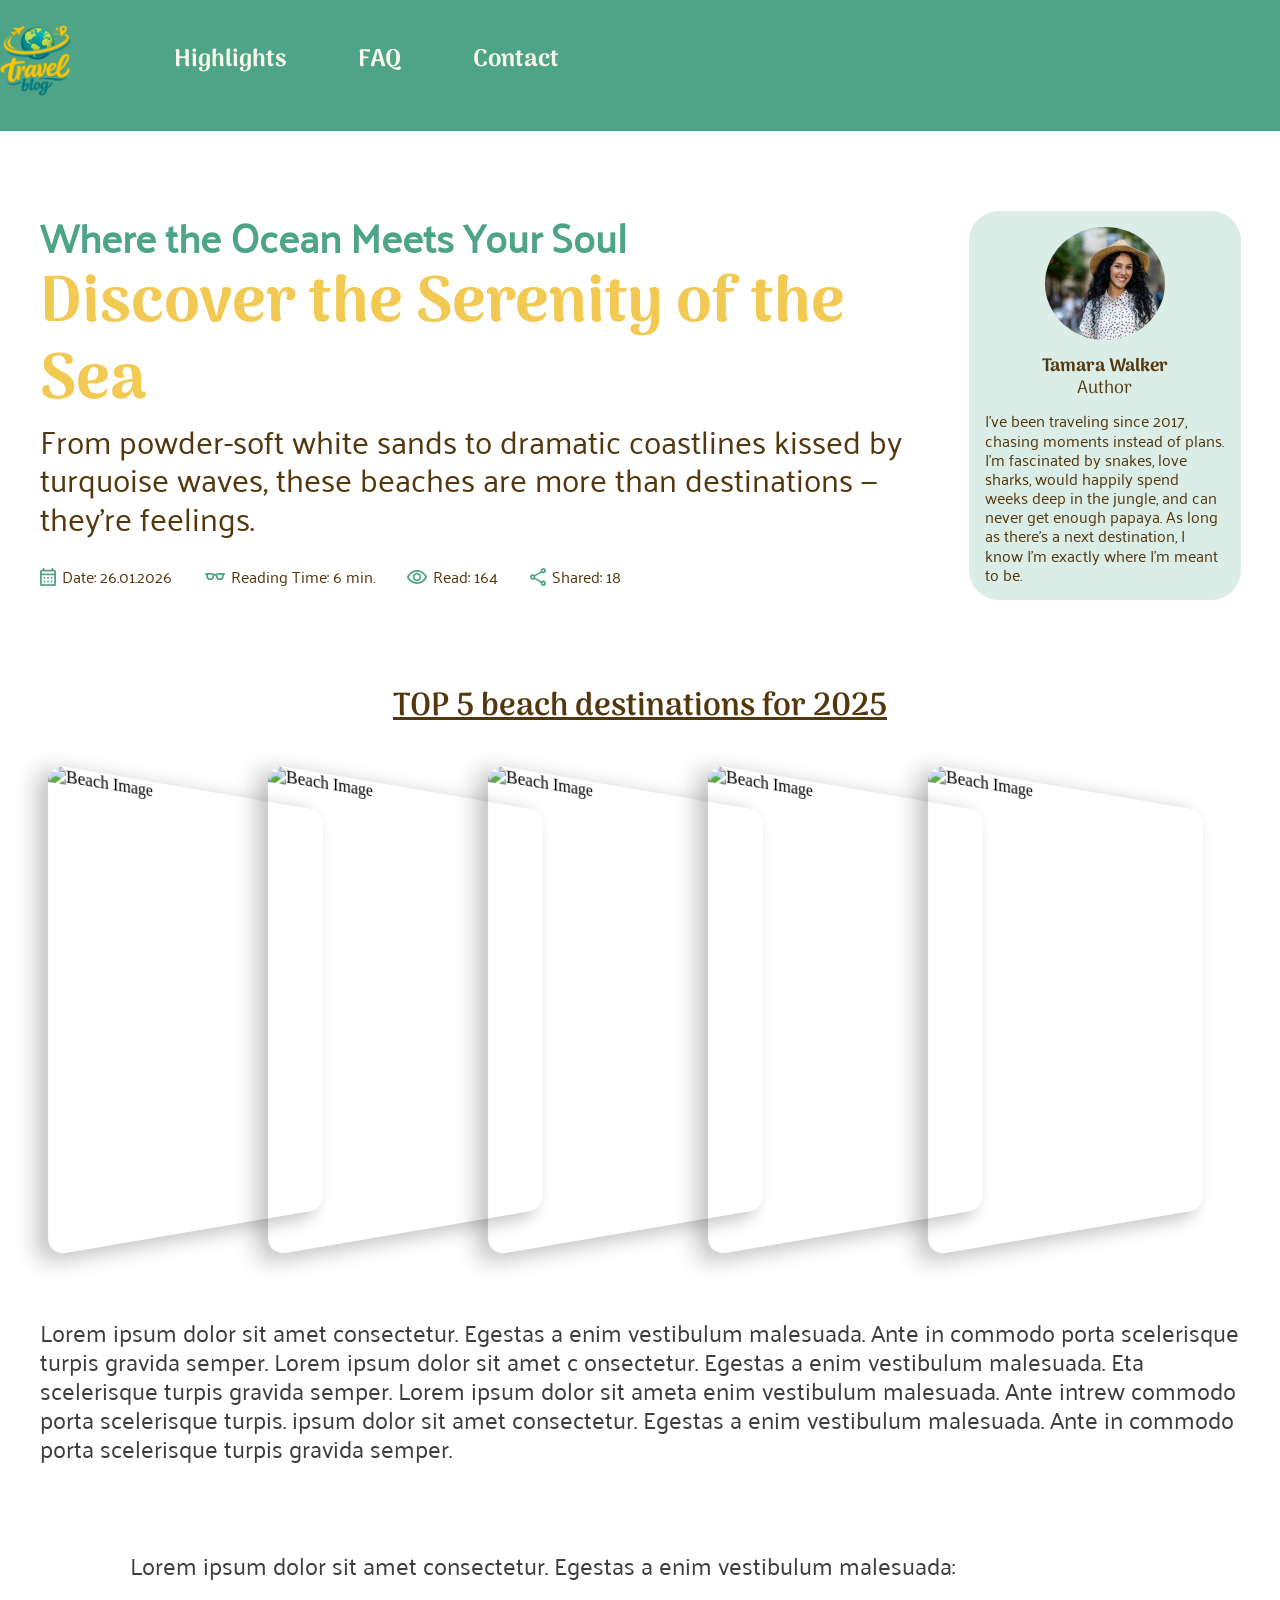
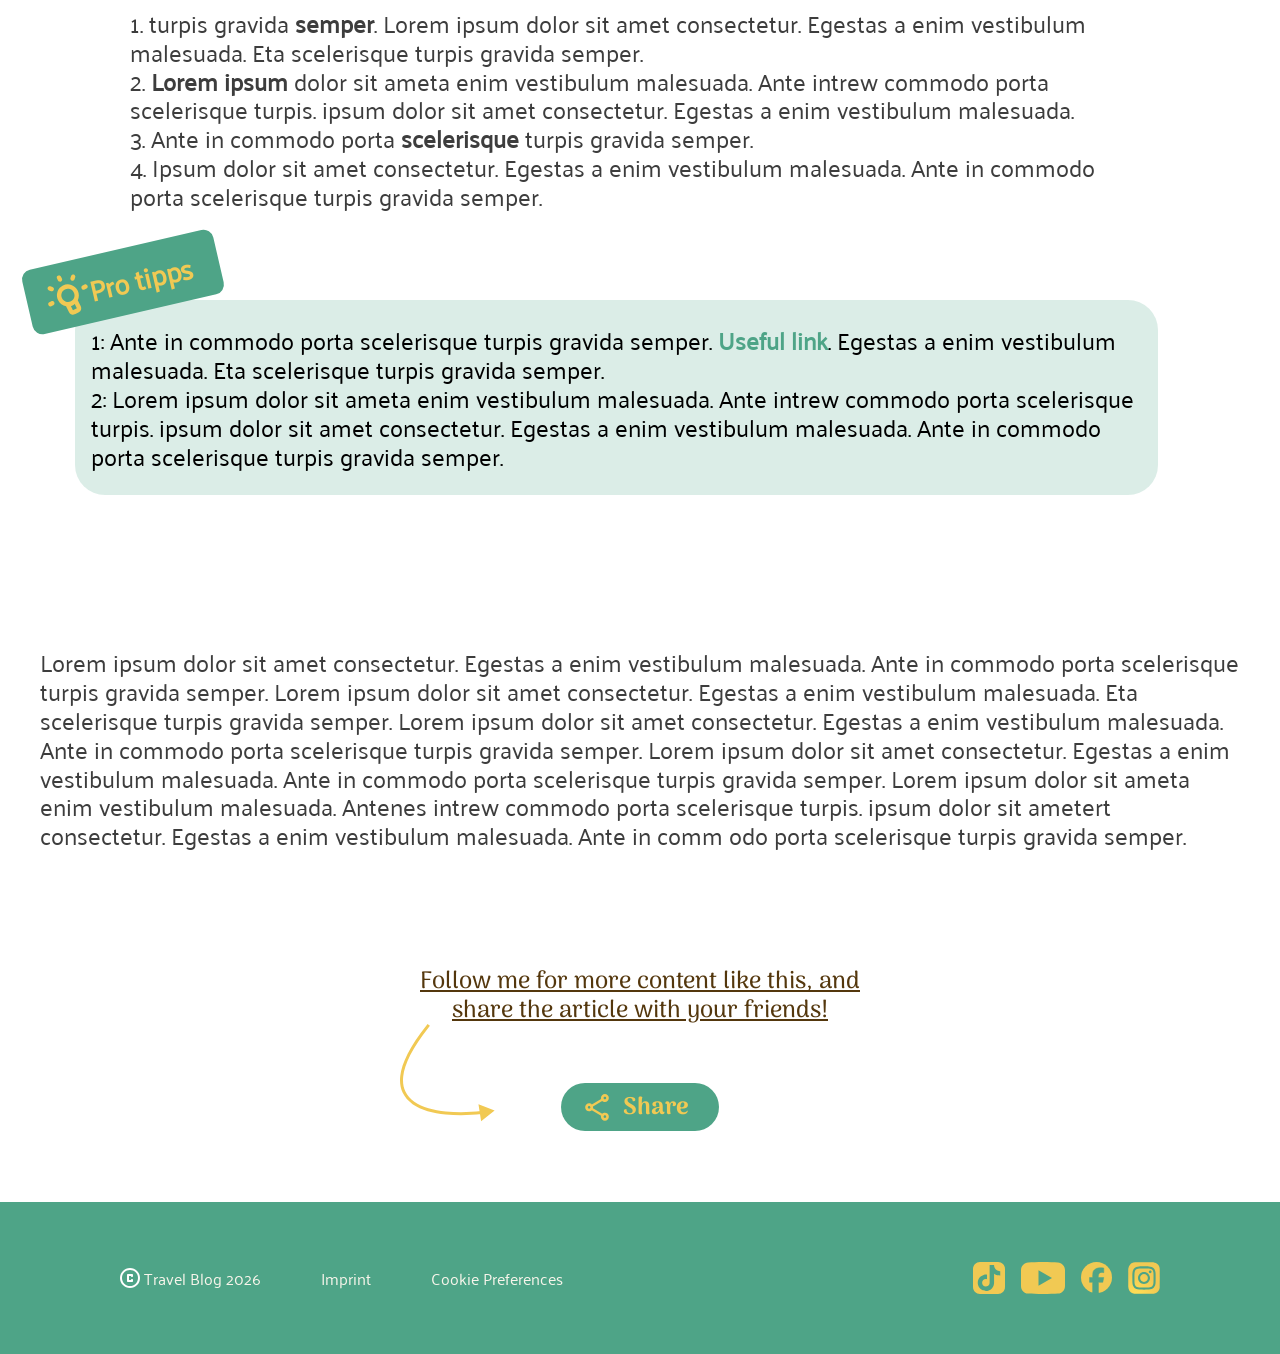
==== commit 8d702cfa: "sdcsd" ====
--- a/articel01-carousel.html
+++ b/articel01-carousel.html
@@ -13,13 +13,13 @@
         <div class="page-header-wrapper">
             <div class="page-header">
 <div class="header-logo">
-                    <a href="home.html"><img class="article03-media-logo" src="./images/icons/logo 03 1.svg"
+                    <a href="index.html"><img class="article03-media-logo" src="./images/icons/logo 03 1.svg"
                             alt="image Logo" /></a>
                 </div>
           <div class="header-nav">
-            <a class="hover" href="home.html#highlight">Highlights</a>
-            <a class="hover" href="home.html#faq">FAQ</a>
-            <a class="hover" href="home.html#contact">Contact</a>
+            <a class="hover" href="index.html#highlight">Highlights</a>
+            <a class="hover" href="index.html#faq">FAQ</a>
+            <a class="hover" href="index.html#contact">Contact</a>
           </div>
             </div>
         </div>
@@ -215,10 +215,10 @@
                     <div class="footer-left-links">
                         <div class="travel-blog-copyright">
                             <img src="./images/icons/copyright.svg" alt="copyright logo">
-                            <a href="home.html">Travel Blog 2026</a>
+                            <a href="index.html">Travel Blog 2026</a>
                         </div>
-                        <a href="Impressum.html" target="_blank">Imprint</a>
-                        <a href="cookie preferences.html" target="_blank">Cookie Preferences</a>
+                        <a href="Impressum.html">Imprint</a>
+                        <a href="cookie preferences.html">Cookie Preferences</a>
                     </div>
                 </div>
                 <div class="footer-right">
@@ -230,13 +230,13 @@
             </div>
         </div>
         <div class="footer-mobile-version">
-            <a href="home.html#home-main">
+            <a href="index.html">
                 <svg width="31" height="34" viewBox="0 0 31 34" fill="none" xmlns="http://www.w3.org/2000/svg">
                     <path
                         d="M3.875 30.1143H9.6875V20.4C9.6875 19.8495 9.87318 19.3881 10.2445 19.0157C10.6159 18.6433 11.076 18.4571 11.625 18.4571H19.375C19.924 18.4571 20.3841 18.6433 20.7555 19.0157C21.1268 19.3881 21.3125 19.8495 21.3125 20.4V30.1143H27.125V12.6286L15.5 3.88571L3.875 12.6286V30.1143ZM0 30.1143V12.6286C0 12.0133 0.13724 11.4305 0.411719 10.88C0.686198 10.3295 1.06563 9.87619 1.55 9.52L13.175 0.777143C13.8531 0.259048 14.6281 0 15.5 0C16.3719 0 17.1469 0.259048 17.825 0.777143L29.45 9.52C29.9344 9.87619 30.3138 10.3295 30.5883 10.88C30.8628 11.4305 31 12.0133 31 12.6286V30.1143C31 31.1829 30.6206 32.0976 29.8617 32.8586C29.1029 33.6195 28.1906 34 27.125 34H19.375C18.826 34 18.3659 33.8138 17.9945 33.4414C17.6232 33.069 17.4375 32.6076 17.4375 32.0571V22.3429H13.5625V32.0571C13.5625 32.6076 13.3768 33.069 13.0055 33.4414C12.6341 33.8138 12.174 34 11.625 34H3.875C2.80938 34 1.89714 33.6195 1.13828 32.8586C0.379427 32.0976 0 31.1829 0 30.1143Z"
                         fill="#4EA487" />
                 </svg></a>
-            <a href="home.html#highlight">
+            <a href="index.html#highlights">
 
                 <svg width="33" height="33" viewBox="0 0 33 33" fill="none" xmlns="http://www.w3.org/2000/svg">
                     <path
--- a/style.css
+++ b/style.css
@@ -30,11 +30,29 @@
     /* Chrome 36+, Opera 23+, Firefox 39+, Safari 12+, iOS 10+ */
 }
 
+html, body {
+    height: 100%;
+    margin: 0;
+}
+
+body {
+    display: flex;
+    flex-direction: column;
+    min-height: 100vh; 
+}
+
+
+main {
+    flex: 1; 
+}
+
 * {
     margin: 0;
     box-sizing: border-box;
     scroll-behavior: smooth;
-}
+
+}
+
 
 .page-header-wrapper {
     background-color: #4EA487;
@@ -44,7 +62,8 @@
     max-width: 1440px;
     display: flex;
     flex-direction: row;
-    padding-left: 146px;
+    width: 100%;
+    margin: 0 auto;
 }
 
 .header-nav {
@@ -124,11 +143,13 @@
 .page-footer {
     display: flex;
     flex-direction: row;
-
     justify-content: space-between;
-    margin-left: 120px;
-    margin-right: 120px;
+    padding-left: 120px;
+    padding-right: 120px;
     height: 152px;
+    max-width: 1440px;
+    margin: 0 auto;
+    width: 100%;
 
 }
 
@@ -139,6 +160,7 @@
 .footer-left {
     display: flex;
     align-items: center;
+    gap: 4px;
     /*     margin: 60px 500px 60px 0;
  */
     /* padding-left: 120px; */
@@ -808,6 +830,7 @@
     font-weight: 400;
     max-width: 902px;
     color: #54370D;
+    padding-right: 8px;
 
 }
 
@@ -2071,6 +2094,7 @@
     margin-bottom: 40px;
     margin-left: 40px;
     font-family: Palanquin;
+    min-height: 100dvh;
 }
 
 .Imp-Style h1,
@@ -2109,7 +2133,7 @@
     .page-footer {
         height: 134px;
         flex-direction: row;
-        justify-content: space-around;
+        /* justify-content: space-around; */
     }
 
 
@@ -2128,6 +2152,7 @@
         display: flex;
         justify-content: center;
         padding-left: 0;
+
     }
 
 
@@ -2486,6 +2511,11 @@
         margin: 0;
         align-items: center;
 
+    }
+
+    .home-privacy-policy-error{
+          width: 237px;;
+          margin-top: 20px;
     }
 
     #first-img:checked~.slider-container #show-first-img-small {
@@ -3181,7 +3211,7 @@
     }
 }
 
-@media(max-width:1220px) {
+@media(max-width:1200px) {
     .article03-footer-mobile {
         display: block;
         height: 88px;
@@ -3273,8 +3303,8 @@
     }
 
     .page-footer {
-        margin-left: 50px;
-        margin-right: 50px;
+        padding-left: 50px;
+        padding-right: 50px;
         align-items: center;
     }
 
@@ -3356,6 +3386,8 @@
 
     }
 
+}
+
     @media(max-width:520px) {
 
         .article03-sec4-box {
@@ -3366,11 +3398,10 @@
             left: -25px;
             transform: rotate(35deg);
         }
-    }
 
     .page-footer {
-        margin-right: 15px;
-        margin-left: 15px;
+        padding-right: 15px;
+        padding-left: 15px;
     }
 
     .article03-sec2-style {
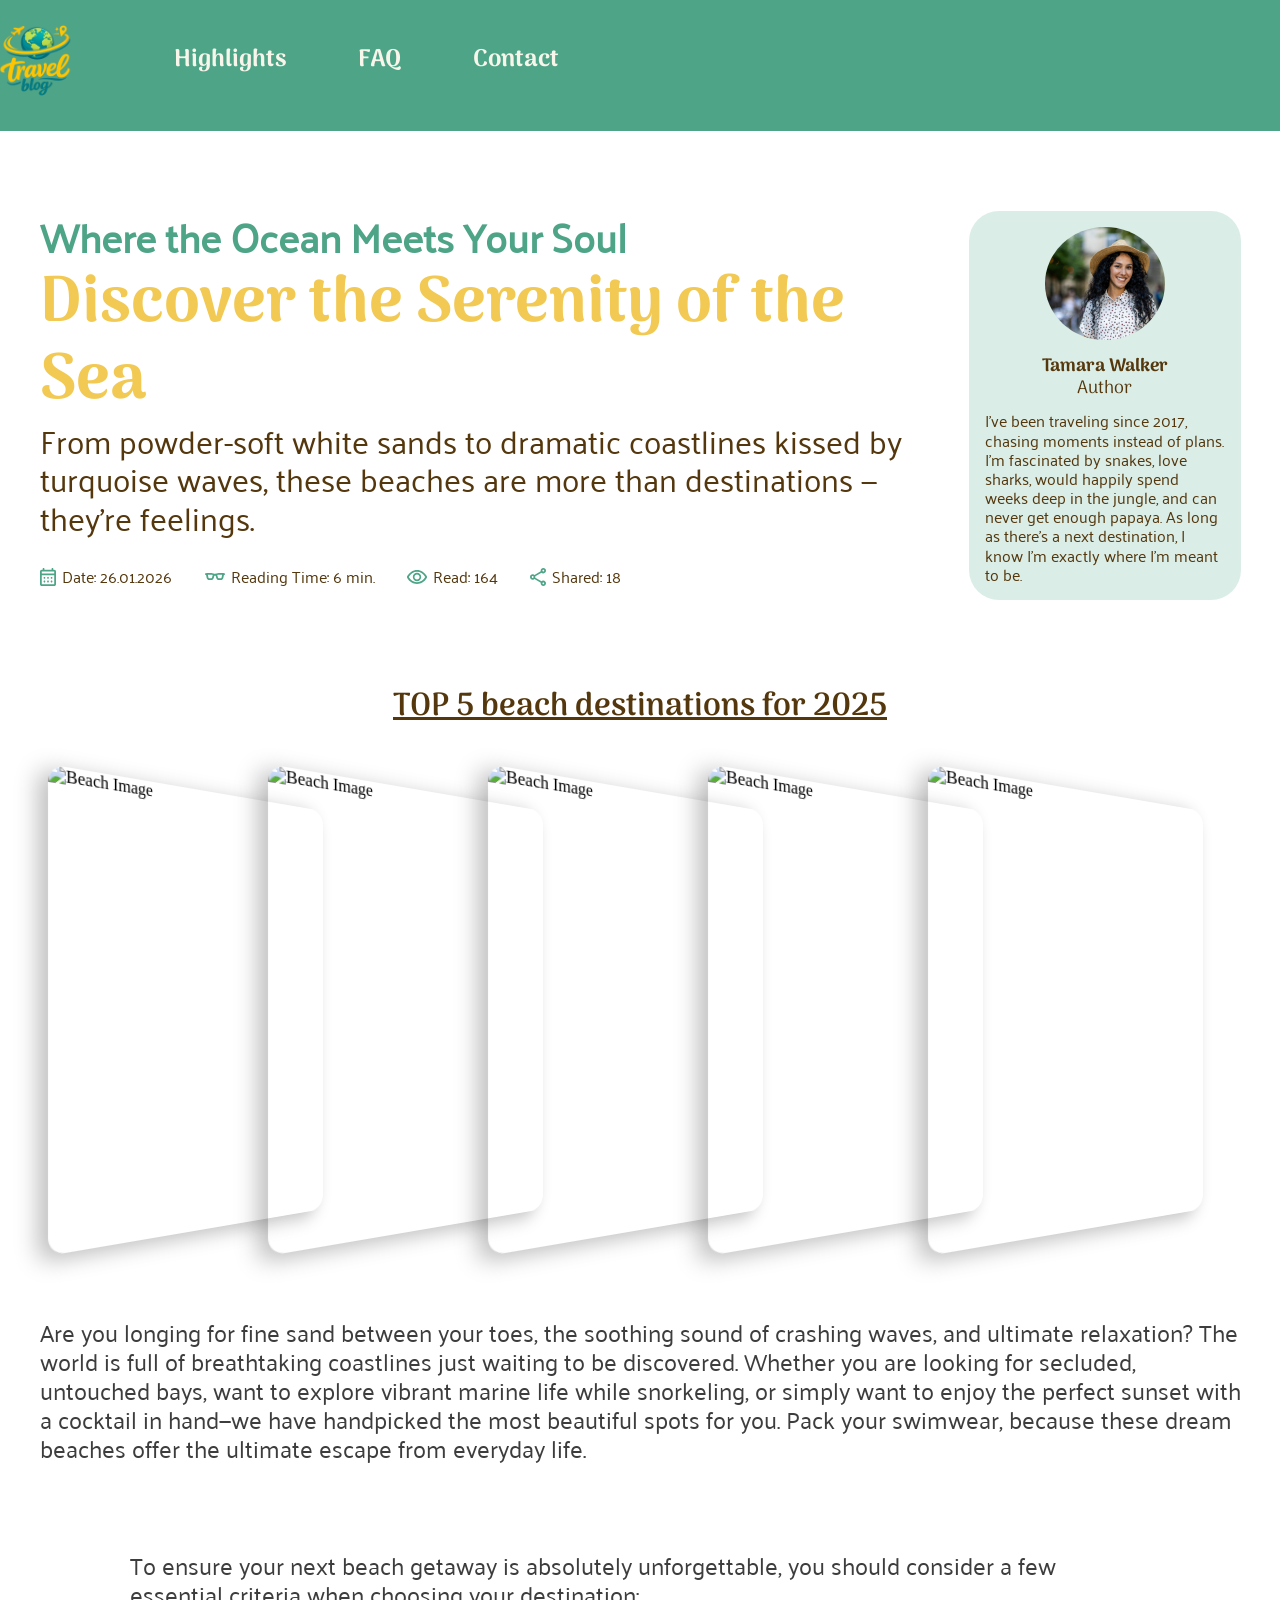
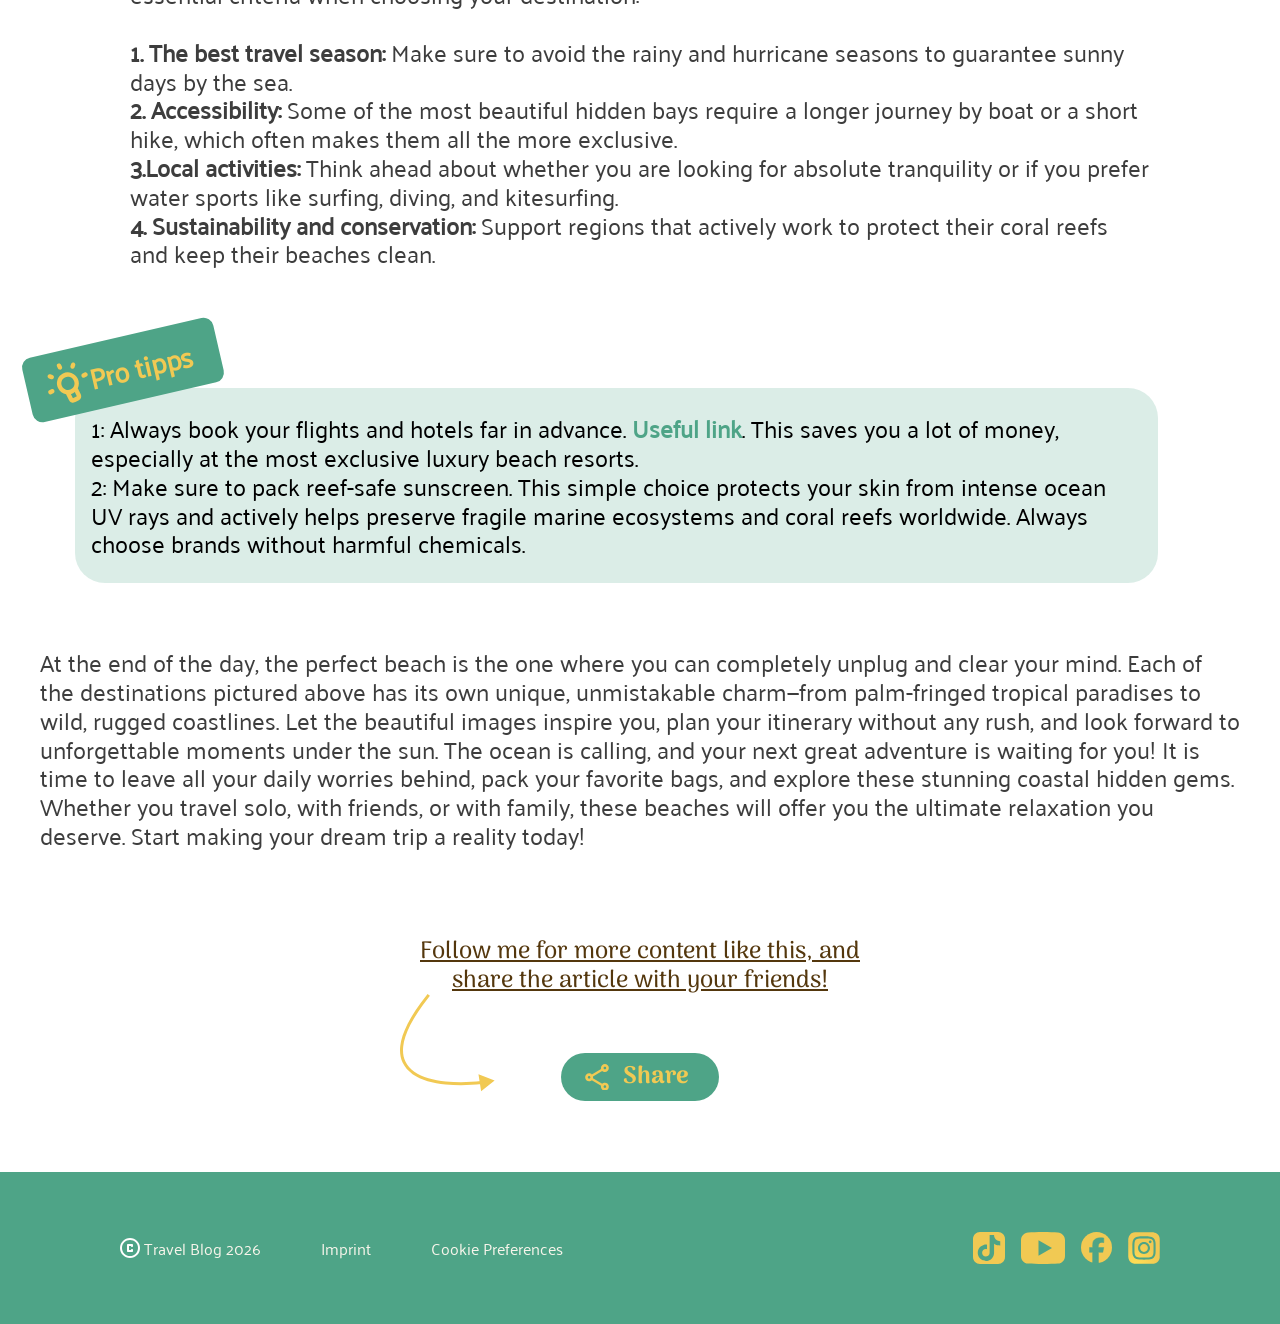
==== commit eb957ba7: "add text article01" ====
--- a/articel01-carousel.html
+++ b/articel01-carousel.html
@@ -1,5 +1,6 @@
 <!DOCTYPE html>
 <html lang="en">
+
 <head>
     <meta charset="UTF-8">
     <meta name="viewport" content="width=device-width, initial-scale=1.0">
@@ -12,20 +13,20 @@
     <header>
         <div class="page-header-wrapper">
             <div class="page-header">
-<div class="header-logo">
-                    <a href="index.html"><img class="article03-media-logo" src="./images/icons/logo 03 1.svg"
+                <div class="header-logo">
+                    <a href="home.html"><img class="article03-media-logo" src="./images/icons/logo 03 1.svg"
                             alt="image Logo" /></a>
                 </div>
-          <div class="header-nav">
-            <a class="hover" href="index.html#highlight">Highlights</a>
-            <a class="hover" href="index.html#faq">FAQ</a>
-            <a class="hover" href="index.html#contact">Contact</a>
-          </div>
+                <div class="header-nav">
+                    <a class="hover" href="home.html#highlight">Highlights</a>
+                    <a class="hover" href="home.html#faq">FAQ</a>
+                    <a class="hover" href="home.html#contact">Contact</a>
+                </div>
             </div>
         </div>
     </header>
 
-    <main> 
+    <main>
         <div class="main-content-carousel">
             <div class="flexbox-author-articel-carousel">
                 <div class="carousel-articel-author-wrapper">
@@ -37,42 +38,55 @@
                             Discover the Serenity of the Sea
                         </h1>
                         <p class="carousel-beaches-description">
-                            From powder-soft white sands to dramatic coastlines kissed by turquoise waves, these beaches are more than destinations — they're feelings.
+                            From powder-soft white sands to dramatic coastlines kissed by turquoise waves, these beaches
+                            are more than destinations — they're feelings.
                         </p>
                         <div class="carousel-read-share-wrapper">
                             <div class="carousel-articel-date-icon-wrapper">
-                                <svg class="carousel-articel-date-icon" width="16" height="18" viewBox="0 0 16 18" fill="none" xmlns="http://www.w3.org/2000/svg">
-                                    <path d="M1.77778 18C1.28889 18 0.87037 17.8237 0.522222 17.4713C0.174074 17.1187 0 16.695 0 16.2V3.6C0 3.105 0.174074 2.68125 0.522222 2.32875C0.87037 1.97625 1.28889 1.8 1.77778 1.8H2.66667V0.9C2.66667 0.645 2.75185 0.43125 2.92222 0.25875C3.09259 0.08625 3.3037 0 3.55556 0C3.80741 0 4.01852 0.08625 4.18889 0.25875C4.35926 0.43125 4.44444 0.645 4.44444 0.9V1.8H11.5556V0.9C11.5556 0.645 11.6407 0.43125 11.8111 0.25875C11.9815 0.08625 12.1926 0 12.4444 0C12.6963 0 12.9074 0.08625 13.0778 0.25875C13.2481 0.43125 13.3333 0.645 13.3333 0.9V1.8H14.2222C14.7111 1.8 15.1296 1.97625 15.4778 2.32875C15.8259 2.68125 16 3.105 16 3.6V16.2C16 16.695 15.8259 17.1187 15.4778 17.4713C15.1296 17.8237 14.7111 18 14.2222 18H1.77778ZM1.77778 16.2H14.2222V7.2H1.77778V16.2ZM1.77778 5.4H14.2222V3.6H1.77778V5.4ZM8 10.8C7.74815 10.8 7.53704 10.7137 7.36667 10.5413C7.1963 10.3688 7.11111 10.155 7.11111 9.9C7.11111 9.645 7.1963 9.43125 7.36667 9.25875C7.53704 9.08625 7.74815 9 8 9C8.25185 9 8.46296 9.08625 8.63333 9.25875C8.8037 9.43125 8.88889 9.645 8.88889 9.9C8.88889 10.155 8.8037 10.3688 8.63333 10.5413C8.46296 10.7137 8.25185 10.8 8 10.8ZM4.44444 10.8C4.19259 10.8 3.98148 10.7137 3.81111 10.5413C3.64074 10.3688 3.55556 10.155 3.55556 9.9C3.55556 9.645 3.64074 9.43125 3.81111 9.25875C3.98148 9.08625 4.19259 9 4.44444 9C4.6963 9 4.90741 9.08625 5.07778 9.25875C5.24815 9.43125 5.33333 9.645 5.33333 9.9C5.33333 10.155 5.24815 10.3688 5.07778 10.5413C4.90741 10.7137 4.6963 10.8 4.44444 10.8ZM11.5556 10.8C11.3037 10.8 11.0926 10.7137 10.9222 10.5413C10.7519 10.3688 10.6667 10.155 10.6667 9.9C10.6667 9.645 10.7519 9.43125 10.9222 9.25875C11.0926 9.08625 11.3037 9 11.5556 9C11.8074 9 12.0185 9.08625 12.1889 9.25875C12.3593 9.43125 12.4444 9.645 12.4444 9.9C12.4444 10.155 12.3593 10.3688 12.1889 10.5413C12.0185 10.7137 11.8074 10.8 11.5556 10.8ZM8 14.4C7.74815 14.4 7.53704 14.3138 7.36667 14.1413C7.1963 13.9688 7.11111 13.755 7.11111 13.5C7.11111 13.245 7.1963 13.0312 7.36667 12.8588C7.53704 12.6862 7.74815 12.6 8 12.6C8.25185 12.6 8.46296 12.6862 8.63333 12.8588C8.8037 13.0312 8.88889 13.245 8.88889 13.5C8.88889 13.755 8.8037 13.9688 8.63333 14.1413C8.46296 14.3138 8.25185 14.4 8 14.4ZM4.44444 14.4C4.19259 14.4 3.98148 14.3138 3.81111 14.1413C3.64074 13.9688 3.55556 13.755 3.55556 13.5C3.55556 13.245 3.64074 13.0312 3.81111 12.8588C3.98148 12.6862 4.19259 12.6 4.44444 12.6C4.6963 12.6 4.90741 12.6862 5.07778 12.8588C5.24815 13.0312 5.33333 13.245 5.33333 13.5C5.33333 13.755 5.24815 13.9688 5.07778 14.1413C4.90741 14.3138 4.6963 14.4 4.44444 14.4ZM11.5556 14.4C11.3037 14.4 11.0926 14.3138 10.9222 14.1413C10.7519 13.9688 10.6667 13.755 10.6667 13.5C10.6667 13.245 10.7519 13.0312 10.9222 12.8588C11.0926 12.6862 11.3037 12.6 11.5556 12.6C11.8074 12.6 12.0185 12.6862 12.1889 12.8588C12.3593 13.0312 12.4444 13.245 12.4444 13.5C12.4444 13.755 12.3593 13.9688 12.1889 14.1413C12.0185 14.3138 11.8074 14.4 11.5556 14.4Z" fill="#4EA487"/>
+                                <svg class="carousel-articel-date-icon" width="16" height="18" viewBox="0 0 16 18"
+                                    fill="none" xmlns="http://www.w3.org/2000/svg">
+                                    <path
+                                        d="M1.77778 18C1.28889 18 0.87037 17.8237 0.522222 17.4713C0.174074 17.1187 0 16.695 0 16.2V3.6C0 3.105 0.174074 2.68125 0.522222 2.32875C0.87037 1.97625 1.28889 1.8 1.77778 1.8H2.66667V0.9C2.66667 0.645 2.75185 0.43125 2.92222 0.25875C3.09259 0.08625 3.3037 0 3.55556 0C3.80741 0 4.01852 0.08625 4.18889 0.25875C4.35926 0.43125 4.44444 0.645 4.44444 0.9V1.8H11.5556V0.9C11.5556 0.645 11.6407 0.43125 11.8111 0.25875C11.9815 0.08625 12.1926 0 12.4444 0C12.6963 0 12.9074 0.08625 13.0778 0.25875C13.2481 0.43125 13.3333 0.645 13.3333 0.9V1.8H14.2222C14.7111 1.8 15.1296 1.97625 15.4778 2.32875C15.8259 2.68125 16 3.105 16 3.6V16.2C16 16.695 15.8259 17.1187 15.4778 17.4713C15.1296 17.8237 14.7111 18 14.2222 18H1.77778ZM1.77778 16.2H14.2222V7.2H1.77778V16.2ZM1.77778 5.4H14.2222V3.6H1.77778V5.4ZM8 10.8C7.74815 10.8 7.53704 10.7137 7.36667 10.5413C7.1963 10.3688 7.11111 10.155 7.11111 9.9C7.11111 9.645 7.1963 9.43125 7.36667 9.25875C7.53704 9.08625 7.74815 9 8 9C8.25185 9 8.46296 9.08625 8.63333 9.25875C8.8037 9.43125 8.88889 9.645 8.88889 9.9C8.88889 10.155 8.8037 10.3688 8.63333 10.5413C8.46296 10.7137 8.25185 10.8 8 10.8ZM4.44444 10.8C4.19259 10.8 3.98148 10.7137 3.81111 10.5413C3.64074 10.3688 3.55556 10.155 3.55556 9.9C3.55556 9.645 3.64074 9.43125 3.81111 9.25875C3.98148 9.08625 4.19259 9 4.44444 9C4.6963 9 4.90741 9.08625 5.07778 9.25875C5.24815 9.43125 5.33333 9.645 5.33333 9.9C5.33333 10.155 5.24815 10.3688 5.07778 10.5413C4.90741 10.7137 4.6963 10.8 4.44444 10.8ZM11.5556 10.8C11.3037 10.8 11.0926 10.7137 10.9222 10.5413C10.7519 10.3688 10.6667 10.155 10.6667 9.9C10.6667 9.645 10.7519 9.43125 10.9222 9.25875C11.0926 9.08625 11.3037 9 11.5556 9C11.8074 9 12.0185 9.08625 12.1889 9.25875C12.3593 9.43125 12.4444 9.645 12.4444 9.9C12.4444 10.155 12.3593 10.3688 12.1889 10.5413C12.0185 10.7137 11.8074 10.8 11.5556 10.8ZM8 14.4C7.74815 14.4 7.53704 14.3138 7.36667 14.1413C7.1963 13.9688 7.11111 13.755 7.11111 13.5C7.11111 13.245 7.1963 13.0312 7.36667 12.8588C7.53704 12.6862 7.74815 12.6 8 12.6C8.25185 12.6 8.46296 12.6862 8.63333 12.8588C8.8037 13.0312 8.88889 13.245 8.88889 13.5C8.88889 13.755 8.8037 13.9688 8.63333 14.1413C8.46296 14.3138 8.25185 14.4 8 14.4ZM4.44444 14.4C4.19259 14.4 3.98148 14.3138 3.81111 14.1413C3.64074 13.9688 3.55556 13.755 3.55556 13.5C3.55556 13.245 3.64074 13.0312 3.81111 12.8588C3.98148 12.6862 4.19259 12.6 4.44444 12.6C4.6963 12.6 4.90741 12.6862 5.07778 12.8588C5.24815 13.0312 5.33333 13.245 5.33333 13.5C5.33333 13.755 5.24815 13.9688 5.07778 14.1413C4.90741 14.3138 4.6963 14.4 4.44444 14.4ZM11.5556 14.4C11.3037 14.4 11.0926 14.3138 10.9222 14.1413C10.7519 13.9688 10.6667 13.755 10.6667 13.5C10.6667 13.245 10.7519 13.0312 10.9222 12.8588C11.0926 12.6862 11.3037 12.6 11.5556 12.6C11.8074 12.6 12.0185 12.6862 12.1889 12.8588C12.3593 13.0312 12.4444 13.245 12.4444 13.5C12.4444 13.755 12.3593 13.9688 12.1889 14.1413C12.0185 14.3138 11.8074 14.4 11.5556 14.4Z"
+                                        fill="#4EA487" />
                                     <p class="carousel-articel-date">
                                         Date: 26.01.2026
                                     </p>
                                 </svg>
                             </div>
                             <div class="carousel-read-time-icon-wrapper">
-                                <svg width="20" height="7" viewBox="0 0 20 7" fill="none" xmlns="http://www.w3.org/2000/svg">
-                                    <path d="M4.27062 7C3.65833 7 3.108 6.80313 2.61963 6.40938C2.13126 6.01562 1.82147 5.5125 1.69027 4.9L1.05611 1.96875H0.968644C0.720814 1.99792 0.505785 1.93229 0.323556 1.77188C0.141328 1.61146 0.0356357 1.40729 0.00647923 1.15938C-0.0226773 0.911458 0.0465694 0.7 0.214219 0.525C0.381869 0.35 0.58961 0.247917 0.83744 0.21875C1.74129 0.145833 2.52852 0.0911458 3.19912 0.0546875C3.86972 0.0182292 4.482 0 5.03598 0C5.98357 0 6.74892 0.04375 7.33205 0.13125C7.91518 0.21875 8.44 0.371875 8.90651 0.590625C9.1106 0.692708 9.30376 0.765625 9.48599 0.809375C9.66822 0.853125 9.83951 0.875 9.99988 0.875C10.1602 0.875 10.317 0.853125 10.47 0.809375C10.6231 0.765625 10.8017 0.7 11.0058 0.6125C11.4869 0.39375 12.0408 0.236979 12.6677 0.142188C13.2946 0.0473958 14.1255 0 15.1606 0C15.8312 0 16.5382 0.0182292 17.2817 0.0546875C18.0252 0.0911458 18.6594 0.138542 19.1842 0.196875C19.432 0.226042 19.6361 0.328125 19.7965 0.503125C19.9568 0.678125 20.0224 0.889583 19.9933 1.1375C19.9641 1.38542 19.8621 1.58958 19.6871 1.75C19.5122 1.91042 19.3008 1.97604 19.053 1.94688H18.9655L18.3095 4.92188C18.1783 5.53438 17.8721 6.03385 17.3911 6.42031C16.91 6.80677 16.3633 7 15.751 7H13.8048C13.1925 7 12.6531 6.81406 12.1866 6.44219C11.7201 6.07031 11.414 5.59271 11.2682 5.00938L10.6778 2.66875H9.34385L8.75343 5.00938C8.59307 5.60729 8.27964 6.08854 7.81314 6.45312C7.34663 6.81771 6.81453 7 6.21682 7H4.27062ZM3.39592 4.55C3.43966 4.75417 3.54171 4.92188 3.70207 5.05312C3.86243 5.18438 4.04466 5.25 4.24875 5.25H6.19495C6.39905 5.25 6.58127 5.18802 6.74163 5.06406C6.902 4.9401 7.00404 4.78333 7.04778 4.59375L7.72567 1.94688C7.33205 1.87396 6.88742 1.82656 6.39176 1.80469C5.8961 1.78281 5.44417 1.77188 5.03598 1.77188C4.70068 1.77188 4.33987 1.77552 3.95354 1.78281C3.56722 1.7901 3.20641 1.80833 2.87111 1.8375L3.39592 4.55ZM12.952 4.59375C12.9957 4.78333 13.0978 4.9401 13.2581 5.06406C13.4185 5.18802 13.6007 5.25 13.8048 5.25H15.751C15.9551 5.25 16.1373 5.18438 16.2977 5.05312C16.458 4.92188 16.5601 4.75417 16.6038 4.55L17.1724 1.81563C16.8808 1.80104 16.5455 1.7901 16.1665 1.78281C15.7874 1.77552 15.4521 1.77188 15.1606 1.77188C14.7232 1.77188 14.2385 1.78281 13.7064 1.80469C13.1743 1.82656 12.6969 1.87396 12.2741 1.94688L12.952 4.59375Z" fill="#4EA487"/>
+                                <svg width="20" height="7" viewBox="0 0 20 7" fill="none"
+                                    xmlns="http://www.w3.org/2000/svg">
+                                    <path
+                                        d="M4.27062 7C3.65833 7 3.108 6.80313 2.61963 6.40938C2.13126 6.01562 1.82147 5.5125 1.69027 4.9L1.05611 1.96875H0.968644C0.720814 1.99792 0.505785 1.93229 0.323556 1.77188C0.141328 1.61146 0.0356357 1.40729 0.00647923 1.15938C-0.0226773 0.911458 0.0465694 0.7 0.214219 0.525C0.381869 0.35 0.58961 0.247917 0.83744 0.21875C1.74129 0.145833 2.52852 0.0911458 3.19912 0.0546875C3.86972 0.0182292 4.482 0 5.03598 0C5.98357 0 6.74892 0.04375 7.33205 0.13125C7.91518 0.21875 8.44 0.371875 8.90651 0.590625C9.1106 0.692708 9.30376 0.765625 9.48599 0.809375C9.66822 0.853125 9.83951 0.875 9.99988 0.875C10.1602 0.875 10.317 0.853125 10.47 0.809375C10.6231 0.765625 10.8017 0.7 11.0058 0.6125C11.4869 0.39375 12.0408 0.236979 12.6677 0.142188C13.2946 0.0473958 14.1255 0 15.1606 0C15.8312 0 16.5382 0.0182292 17.2817 0.0546875C18.0252 0.0911458 18.6594 0.138542 19.1842 0.196875C19.432 0.226042 19.6361 0.328125 19.7965 0.503125C19.9568 0.678125 20.0224 0.889583 19.9933 1.1375C19.9641 1.38542 19.8621 1.58958 19.6871 1.75C19.5122 1.91042 19.3008 1.97604 19.053 1.94688H18.9655L18.3095 4.92188C18.1783 5.53438 17.8721 6.03385 17.3911 6.42031C16.91 6.80677 16.3633 7 15.751 7H13.8048C13.1925 7 12.6531 6.81406 12.1866 6.44219C11.7201 6.07031 11.414 5.59271 11.2682 5.00938L10.6778 2.66875H9.34385L8.75343 5.00938C8.59307 5.60729 8.27964 6.08854 7.81314 6.45312C7.34663 6.81771 6.81453 7 6.21682 7H4.27062ZM3.39592 4.55C3.43966 4.75417 3.54171 4.92188 3.70207 5.05312C3.86243 5.18438 4.04466 5.25 4.24875 5.25H6.19495C6.39905 5.25 6.58127 5.18802 6.74163 5.06406C6.902 4.9401 7.00404 4.78333 7.04778 4.59375L7.72567 1.94688C7.33205 1.87396 6.88742 1.82656 6.39176 1.80469C5.8961 1.78281 5.44417 1.77188 5.03598 1.77188C4.70068 1.77188 4.33987 1.77552 3.95354 1.78281C3.56722 1.7901 3.20641 1.80833 2.87111 1.8375L3.39592 4.55ZM12.952 4.59375C12.9957 4.78333 13.0978 4.9401 13.2581 5.06406C13.4185 5.18802 13.6007 5.25 13.8048 5.25H15.751C15.9551 5.25 16.1373 5.18438 16.2977 5.05312C16.458 4.92188 16.5601 4.75417 16.6038 4.55L17.1724 1.81563C16.8808 1.80104 16.5455 1.7901 16.1665 1.78281C15.7874 1.77552 15.4521 1.77188 15.1606 1.77188C14.7232 1.77188 14.2385 1.78281 13.7064 1.80469C13.1743 1.82656 12.6969 1.87396 12.2741 1.94688L12.952 4.59375Z"
+                                        fill="#4EA487" />
                                 </svg>
                                 <p class="carousel-read-time-text">
                                     Reading Time: 6 min.
                                 </p>
                             </div>
                             <div class="carousel-read-icon-wrapper">
-                                <svg width="20" height="14" viewBox="0 0 20 14" fill="none" xmlns="http://www.w3.org/2000/svg">
-                                    <path d="M10 11.2C11.1655 11.2 12.1562 10.7917 12.972 9.975C13.7879 9.15833 14.1958 8.16667 14.1958 7C14.1958 5.83333 13.7879 4.84167 12.972 4.025C12.1562 3.20833 11.1655 2.8 10 2.8C8.8345 2.8 7.84382 3.20833 7.02797 4.025C6.21212 4.84167 5.8042 5.83333 5.8042 7C5.8042 8.16667 6.21212 9.15833 7.02797 9.975C7.84382 10.7917 8.8345 11.2 10 11.2ZM10 9.52C9.3007 9.52 8.70629 9.275 8.21678 8.785C7.72727 8.295 7.48252 7.7 7.48252 7C7.48252 6.3 7.72727 5.705 8.21678 5.215C8.70629 4.725 9.3007 4.48 10 4.48C10.6993 4.48 11.2937 4.725 11.7832 5.215C12.2727 5.705 12.5175 6.3 12.5175 7C12.5175 7.7 12.2727 8.295 11.7832 8.785C11.2937 9.275 10.6993 9.52 10 9.52ZM10 14C7.91764 14 6.01787 13.44 4.3007 12.32C2.58353 11.2 1.22766 9.72222 0.2331 7.88667C0.1554 7.74667 0.0971251 7.60278 0.0582751 7.455C0.019425 7.30722 0 7.15556 0 7C0 6.84444 0.019425 6.69278 0.0582751 6.545C0.0971251 6.39722 0.1554 6.25333 0.2331 6.11333C1.22766 4.27778 2.58353 2.8 4.3007 1.68C6.01787 0.56 7.91764 0 10 0C12.0824 0 13.9821 0.56 15.6993 1.68C17.4165 2.8 18.7723 4.27778 19.7669 6.11333C19.8446 6.25333 19.9029 6.39722 19.9417 6.545C19.9806 6.69278 20 6.84444 20 7C20 7.15556 19.9806 7.30722 19.9417 7.455C19.9029 7.60278 19.8446 7.74667 19.7669 7.88667C18.7723 9.72222 17.4165 11.2 15.6993 12.32C13.9821 13.44 12.0824 14 10 14ZM10 12.1333C11.756 12.1333 13.3683 11.6706 14.8368 10.745C16.3054 9.81944 17.4281 8.57111 18.2051 7C17.4281 5.42889 16.3054 4.18056 14.8368 3.255C13.3683 2.32944 11.756 1.86667 10 1.86667C8.24398 1.86667 6.6317 2.32944 5.16317 3.255C3.69464 4.18056 2.57187 5.42889 1.79487 7C2.57187 8.57111 3.69464 9.81944 5.16317 10.745C6.6317 11.6706 8.24398 12.1333 10 12.1333Z" fill="#4EA487"/>
+                                <svg width="20" height="14" viewBox="0 0 20 14" fill="none"
+                                    xmlns="http://www.w3.org/2000/svg">
+                                    <path
+                                        d="M10 11.2C11.1655 11.2 12.1562 10.7917 12.972 9.975C13.7879 9.15833 14.1958 8.16667 14.1958 7C14.1958 5.83333 13.7879 4.84167 12.972 4.025C12.1562 3.20833 11.1655 2.8 10 2.8C8.8345 2.8 7.84382 3.20833 7.02797 4.025C6.21212 4.84167 5.8042 5.83333 5.8042 7C5.8042 8.16667 6.21212 9.15833 7.02797 9.975C7.84382 10.7917 8.8345 11.2 10 11.2ZM10 9.52C9.3007 9.52 8.70629 9.275 8.21678 8.785C7.72727 8.295 7.48252 7.7 7.48252 7C7.48252 6.3 7.72727 5.705 8.21678 5.215C8.70629 4.725 9.3007 4.48 10 4.48C10.6993 4.48 11.2937 4.725 11.7832 5.215C12.2727 5.705 12.5175 6.3 12.5175 7C12.5175 7.7 12.2727 8.295 11.7832 8.785C11.2937 9.275 10.6993 9.52 10 9.52ZM10 14C7.91764 14 6.01787 13.44 4.3007 12.32C2.58353 11.2 1.22766 9.72222 0.2331 7.88667C0.1554 7.74667 0.0971251 7.60278 0.0582751 7.455C0.019425 7.30722 0 7.15556 0 7C0 6.84444 0.019425 6.69278 0.0582751 6.545C0.0971251 6.39722 0.1554 6.25333 0.2331 6.11333C1.22766 4.27778 2.58353 2.8 4.3007 1.68C6.01787 0.56 7.91764 0 10 0C12.0824 0 13.9821 0.56 15.6993 1.68C17.4165 2.8 18.7723 4.27778 19.7669 6.11333C19.8446 6.25333 19.9029 6.39722 19.9417 6.545C19.9806 6.69278 20 6.84444 20 7C20 7.15556 19.9806 7.30722 19.9417 7.455C19.9029 7.60278 19.8446 7.74667 19.7669 7.88667C18.7723 9.72222 17.4165 11.2 15.6993 12.32C13.9821 13.44 12.0824 14 10 14ZM10 12.1333C11.756 12.1333 13.3683 11.6706 14.8368 10.745C16.3054 9.81944 17.4281 8.57111 18.2051 7C17.4281 5.42889 16.3054 4.18056 14.8368 3.255C13.3683 2.32944 11.756 1.86667 10 1.86667C8.24398 1.86667 6.6317 2.32944 5.16317 3.255C3.69464 4.18056 2.57187 5.42889 1.79487 7C2.57187 8.57111 3.69464 9.81944 5.16317 10.745C6.6317 11.6706 8.24398 12.1333 10 12.1333Z"
+                                        fill="#4EA487" />
                                 </svg>
                                 <p class="carousel-read-amount-text">
                                     Read: 164
                                 </p>
                             </div>
                             <div class="carousel-shared-icon-wrapper">
-                                <svg width="16" height="18" viewBox="0 0 16 18" fill="none" xmlns="http://www.w3.org/2000/svg">
-                                    <path d="M13.3333 18C12.5926 18 11.963 17.7375 11.4444 17.2125C10.9259 16.6875 10.6667 16.05 10.6667 15.3C10.6667 15.21 10.6889 15 10.7333 14.67L4.48889 10.98C4.25185 11.205 3.97778 11.3813 3.66667 11.5087C3.35556 11.6363 3.02222 11.7 2.66667 11.7C1.92593 11.7 1.2963 11.4375 0.777778 10.9125C0.259259 10.3875 0 9.75 0 9C0 8.25 0.259259 7.6125 0.777778 7.0875C1.2963 6.5625 1.92593 6.3 2.66667 6.3C3.02222 6.3 3.35556 6.36375 3.66667 6.49125C3.97778 6.61875 4.25185 6.795 4.48889 7.02L10.7333 3.33C10.7037 3.225 10.6852 3.12375 10.6778 3.02625C10.6704 2.92875 10.6667 2.82 10.6667 2.7C10.6667 1.95 10.9259 1.3125 11.4444 0.7875C11.963 0.2625 12.5926 0 13.3333 0C14.0741 0 14.7037 0.2625 15.2222 0.7875C15.7407 1.3125 16 1.95 16 2.7C16 3.45 15.7407 4.0875 15.2222 4.6125C14.7037 5.1375 14.0741 5.4 13.3333 5.4C12.9778 5.4 12.6444 5.33625 12.3333 5.20875C12.0222 5.08125 11.7481 4.905 11.5111 4.68L5.26667 8.37C5.2963 8.475 5.31482 8.57625 5.32222 8.67375C5.32963 8.77125 5.33333 8.88 5.33333 9C5.33333 9.12 5.32963 9.22875 5.32222 9.32625C5.31482 9.42375 5.2963 9.525 5.26667 9.63L11.5111 13.32C11.7481 13.095 12.0222 12.9187 12.3333 12.7913C12.6444 12.6638 12.9778 12.6 13.3333 12.6C14.0741 12.6 14.7037 12.8625 15.2222 13.3875C15.7407 13.9125 16 14.55 16 15.3C16 16.05 15.7407 16.6875 15.2222 17.2125C14.7037 17.7375 14.0741 18 13.3333 18ZM13.3333 16.2C13.5852 16.2 13.7963 16.1137 13.9667 15.9412C14.137 15.7687 14.2222 15.555 14.2222 15.3C14.2222 15.045 14.137 14.8313 13.9667 14.6587C13.7963 14.4862 13.5852 14.4 13.3333 14.4C13.0815 14.4 12.8704 14.4862 12.7 14.6587C12.5296 14.8313 12.4444 15.045 12.4444 15.3C12.4444 15.555 12.5296 15.7687 12.7 15.9412C12.8704 16.1137 13.0815 16.2 13.3333 16.2ZM2.66667 9.9C2.91852 9.9 3.12963 9.81375 3.3 9.64125C3.47037 9.46875 3.55556 9.255 3.55556 9C3.55556 8.745 3.47037 8.53125 3.3 8.35875C3.12963 8.18625 2.91852 8.1 2.66667 8.1C2.41481 8.1 2.2037 8.18625 2.03333 8.35875C1.86296 8.53125 1.77778 8.745 1.77778 9C1.77778 9.255 1.86296 9.46875 2.03333 9.64125C2.2037 9.81375 2.41481 9.9 2.66667 9.9ZM13.3333 3.6C13.5852 3.6 13.7963 3.51375 13.9667 3.34125C14.137 3.16875 14.2222 2.955 14.2222 2.7C14.2222 2.445 14.137 2.23125 13.9667 2.05875C13.7963 1.88625 13.5852 1.8 13.3333 1.8C13.0815 1.8 12.8704 1.88625 12.7 2.05875C12.5296 2.23125 12.4444 2.445 12.4444 2.7C12.4444 2.955 12.5296 3.16875 12.7 3.34125C12.8704 3.51375 13.0815 3.6 13.3333 3.6Z" fill="#4EA487"/>
+                                <svg width="16" height="18" viewBox="0 0 16 18" fill="none"
+                                    xmlns="http://www.w3.org/2000/svg">
+                                    <path
+                                        d="M13.3333 18C12.5926 18 11.963 17.7375 11.4444 17.2125C10.9259 16.6875 10.6667 16.05 10.6667 15.3C10.6667 15.21 10.6889 15 10.7333 14.67L4.48889 10.98C4.25185 11.205 3.97778 11.3813 3.66667 11.5087C3.35556 11.6363 3.02222 11.7 2.66667 11.7C1.92593 11.7 1.2963 11.4375 0.777778 10.9125C0.259259 10.3875 0 9.75 0 9C0 8.25 0.259259 7.6125 0.777778 7.0875C1.2963 6.5625 1.92593 6.3 2.66667 6.3C3.02222 6.3 3.35556 6.36375 3.66667 6.49125C3.97778 6.61875 4.25185 6.795 4.48889 7.02L10.7333 3.33C10.7037 3.225 10.6852 3.12375 10.6778 3.02625C10.6704 2.92875 10.6667 2.82 10.6667 2.7C10.6667 1.95 10.9259 1.3125 11.4444 0.7875C11.963 0.2625 12.5926 0 13.3333 0C14.0741 0 14.7037 0.2625 15.2222 0.7875C15.7407 1.3125 16 1.95 16 2.7C16 3.45 15.7407 4.0875 15.2222 4.6125C14.7037 5.1375 14.0741 5.4 13.3333 5.4C12.9778 5.4 12.6444 5.33625 12.3333 5.20875C12.0222 5.08125 11.7481 4.905 11.5111 4.68L5.26667 8.37C5.2963 8.475 5.31482 8.57625 5.32222 8.67375C5.32963 8.77125 5.33333 8.88 5.33333 9C5.33333 9.12 5.32963 9.22875 5.32222 9.32625C5.31482 9.42375 5.2963 9.525 5.26667 9.63L11.5111 13.32C11.7481 13.095 12.0222 12.9187 12.3333 12.7913C12.6444 12.6638 12.9778 12.6 13.3333 12.6C14.0741 12.6 14.7037 12.8625 15.2222 13.3875C15.7407 13.9125 16 14.55 16 15.3C16 16.05 15.7407 16.6875 15.2222 17.2125C14.7037 17.7375 14.0741 18 13.3333 18ZM13.3333 16.2C13.5852 16.2 13.7963 16.1137 13.9667 15.9412C14.137 15.7687 14.2222 15.555 14.2222 15.3C14.2222 15.045 14.137 14.8313 13.9667 14.6587C13.7963 14.4862 13.5852 14.4 13.3333 14.4C13.0815 14.4 12.8704 14.4862 12.7 14.6587C12.5296 14.8313 12.4444 15.045 12.4444 15.3C12.4444 15.555 12.5296 15.7687 12.7 15.9412C12.8704 16.1137 13.0815 16.2 13.3333 16.2ZM2.66667 9.9C2.91852 9.9 3.12963 9.81375 3.3 9.64125C3.47037 9.46875 3.55556 9.255 3.55556 9C3.55556 8.745 3.47037 8.53125 3.3 8.35875C3.12963 8.18625 2.91852 8.1 2.66667 8.1C2.41481 8.1 2.2037 8.18625 2.03333 8.35875C1.86296 8.53125 1.77778 8.745 1.77778 9C1.77778 9.255 1.86296 9.46875 2.03333 9.64125C2.2037 9.81375 2.41481 9.9 2.66667 9.9ZM13.3333 3.6C13.5852 3.6 13.7963 3.51375 13.9667 3.34125C14.137 3.16875 14.2222 2.955 14.2222 2.7C14.2222 2.445 14.137 2.23125 13.9667 2.05875C13.7963 1.88625 13.5852 1.8 13.3333 1.8C13.0815 1.8 12.8704 1.88625 12.7 2.05875C12.5296 2.23125 12.4444 2.445 12.4444 2.7C12.4444 2.955 12.5296 3.16875 12.7 3.34125C12.8704 3.51375 13.0815 3.6 13.3333 3.6Z"
+                                        fill="#4EA487" />
                                 </svg>
                                 <p class="carousel-shared-amount-text">
                                     Shared: 18
                                 </p>
                             </div>
-                            
+
                         </div>
                     </div>
                 </div>
@@ -85,8 +99,9 @@
                         Author
                     </p>
                     <p class="author-info-text-carousel">
-                        I've been traveling since 2017, chasing moments instead of plans. 
-                        I'm fascinated by snakes, love sharks, would happily spend weeks deep in the jungle, and can never get enough papaya. As long as there's a next destination, 
+                        I've been traveling since 2017, chasing moments instead of plans.
+                        I'm fascinated by snakes, love sharks, would happily spend weeks deep in the jungle, and can
+                        never get enough papaya. As long as there's a next destination,
                         I know I'm exactly where I'm meant to be.
                     </p>
                 </div>
@@ -104,19 +119,24 @@
 
                 <div class="beach-images-wrapper-carousel">
                     <div class="beach-solo-image-wrapper-carousel">
-                        <img class="beach-images-carousel image-1-carousel" src="./images/icons/beach_01.jpg" alt="Beach Image">
-                    </div>
-                    <div class="beach-solo-image-wrapper-carousel">
-                        <img class="beach-images-carousel image-2-carousel" src="./images/icons/beach_02.jpg" alt="Beach Image">
-                    </div>
-                    <div class="beach-solo-image-wrapper-carousel">
-                        <img class="beach-images-carousel image-3-carousel" src="./images/icons/beach_03.jpg" alt="Beach Image">
-                    </div>
-                    <div class="beach-solo-image-wrapper-carousel">
-                        <img class="beach-images-carousel image-4-carousel" src="./images/icons/beach_04.jpg" alt="Beach Image">
-                    </div>
-                    <div class="beach-solo-image-wrapper-carousel">
-                        <img class="beach-images-carousel image-5-carousel" src="./images/icons/beach_05.jpg" alt="Beach Image">
+                        <img class="beach-images-carousel image-1-carousel" src="./images/icons/beach_01.jpg"
+                            alt="Beach Image">
+                    </div>
+                    <div class="beach-solo-image-wrapper-carousel">
+                        <img class="beach-images-carousel image-2-carousel" src="./images/icons/beach_02.jpg"
+                            alt="Beach Image">
+                    </div>
+                    <div class="beach-solo-image-wrapper-carousel">
+                        <img class="beach-images-carousel image-3-carousel" src="./images/icons/beach_03.jpg"
+                            alt="Beach Image">
+                    </div>
+                    <div class="beach-solo-image-wrapper-carousel">
+                        <img class="beach-images-carousel image-4-carousel" src="./images/icons/beach_04.jpg"
+                            alt="Beach Image">
+                    </div>
+                    <div class="beach-solo-image-wrapper-carousel">
+                        <img class="beach-images-carousel image-5-carousel" src="./images/icons/beach_05.jpg"
+                            alt="Beach Image">
                     </div>
                 </div>
 
@@ -131,66 +151,90 @@
 
             <div class="lorem-text-carousel-div">
                 <p class="lorem-text-carousel">
-                    Lorem ipsum dolor sit amet consectetur. Egestas a enim vestibulum malesuada. Ante in commodo porta scelerisque turpis gravida semper.  Lorem ipsum dolor sit amet c
-                    onsectetur. Egestas a enim vestibulum malesuada. Eta scelerisque turpis gravida semper.  Lorem ipsum dolor sit ameta enim vestibulum malesuada. Ante intrew commodo 
-                    porta scelerisque turpis. ipsum dolor sit amet consectetur. Egestas a enim vestibulum malesuada. Ante in commodo porta scelerisque turpis gravida semper. 
+                    Are you longing for fine sand between your toes, the soothing sound of crashing waves, and ultimate
+                    relaxation? The world is full of breathtaking coastlines just waiting to be discovered. Whether you
+                    are looking for secluded, untouched bays, want to explore vibrant marine life while snorkeling, or
+                    simply want to enjoy the perfect sunset with a cocktail in hand—we have handpicked the most
+                    beautiful spots for you. Pack your swimwear, because these dream beaches offer the ultimate escape
+                    from everyday life.
                 </p>
             </div>
 
             <div class="lorem-text-second-carousel">
                 <p class="lorem-text-carousel">
-                Lorem ipsum dolor sit amet consectetur. Egestas a enim vestibulum malesuada: <br>
-                <br>
-                1. turpis gravida <b>semper</b>.  Lorem ipsum dolor sit amet consectetur. Egestas a enim vestibulum malesuada. Eta scelerisque turpis gravida semper.<br>
-                2. <b>Lorem ipsum</b> dolor sit ameta enim vestibulum malesuada. Ante intrew commodo porta scelerisque turpis. ipsum dolor sit amet consectetur. Egestas a enim vestibulum malesuada.<br>
-                3. Ante in commodo porta <b>scelerisque</b> turpis gravida semper.<br>
-                4. Ipsum dolor sit amet consectetur. Egestas a enim vestibulum malesuada. Ante in commodo porta scelerisque turpis gravida semper.<br>
+                    To ensure your next beach getaway is absolutely unforgettable, you should consider a few essential
+                    criteria when choosing your destination: <br>
+                    <br>
+                    <b>1. The best travel season:</b> Make sure to avoid the rainy and hurricane seasons to guarantee
+                    sunny days by the sea.<br>
+                    <b> 2. Accessibility:</b> Some of the most beautiful hidden bays require a longer journey by boat or
+                    a short hike, which often makes them all the more exclusive.<br>
+                    <b>3.Local activities:</b> Think ahead about whether you are looking for absolute tranquility or if
+                    you prefer water sports like surfing, diving, and kitesurfing.<br>
+                    <b>4. Sustainability and conservation:</b> Support regions that actively work to protect their coral
+                    reefs and keep their beaches clean.<br>
                 </p>
             </div>
 
             <div class="pro-tipps-div-carousel">
                 <div class="pro-tipps-batch-div-carousel">
                     <svg width="43" height="42" viewBox="0 0 43 42" fill="none" xmlns="http://www.w3.org/2000/svg">
-                        <path d="M18.7295 1.71005L19.2543 3.86752C19.403 4.4788 19.324 5.04076 19.0172 5.55338C18.7104 6.066 18.2559 6.39557 17.6537 6.54208C17.0515 6.68859 16.4964 6.60464 15.9884 6.29024C15.4804 5.97583 15.152 5.51299 15.0033 4.90171L14.4784 2.74424C14.3297 2.13296 14.4088 1.571 14.7156 1.05838C15.0223 0.545758 15.4769 0.216187 16.0791 0.0696772C16.6813 -0.0768325 17.2364 0.00711868 17.7444 0.321523C18.2524 0.635928 18.5807 1.09877 18.7295 1.71005ZM40.9822 19.148L38.8567 19.6651C38.2545 19.8116 37.6993 19.7276 37.1914 19.4132C36.6834 19.0988 36.355 18.636 36.2063 18.0247C36.0576 17.4134 36.1366 16.8515 36.4434 16.3388C36.7502 15.8262 37.2047 15.4966 37.8069 15.3501L39.9324 14.833C40.5347 14.6865 41.0898 14.7705 41.5978 15.0849C42.1058 15.3993 42.4341 15.8621 42.5828 16.4734C42.7315 17.0847 42.6525 17.6467 42.3457 18.1593C42.0389 18.6719 41.5844 19.0015 40.9822 19.148ZM4.8486 27.9386L2.7231 28.4557C2.12087 28.6022 1.56577 28.5182 1.05778 28.2038C0.549788 27.8894 0.221437 27.4266 0.0727241 26.8153C-0.0759889 26.204 0.00304966 25.642 0.309837 25.1294C0.616628 24.6168 1.07113 24.2872 1.67336 24.1407L3.79886 23.6236C4.40109 23.4771 4.9562 23.5611 5.46419 23.8755C5.97217 24.1899 6.30053 24.6527 6.44924 25.264C6.59795 25.8753 6.51891 26.4372 6.21212 26.9499C5.90533 27.4625 5.45083 27.7921 4.8486 27.9386ZM6.28354 8.85118L8.1388 9.99944C8.6247 10.3002 8.94201 10.7562 9.09072 11.3675C9.23944 11.9788 9.16707 12.5296 8.87362 13.0199C8.58017 13.5102 8.13233 13.8287 7.5301 13.9752C6.92788 14.1217 6.38381 14.0446 5.89791 13.7438L4.04265 12.5956C3.55675 12.2948 3.23944 11.8388 3.09073 11.2275C2.94201 10.6163 3.01438 10.0654 3.30783 9.57511C3.60128 9.08477 4.04912 8.76635 4.65135 8.61984C5.25357 8.47333 5.79763 8.55044 6.28354 8.85118ZM32.5244 5.66652L31.404 7.53871C31.1105 8.02904 30.6627 8.34747 30.0605 8.49398C29.4582 8.64049 28.9142 8.56337 28.4283 8.26264C27.9424 7.9619 27.6251 7.5059 27.4763 6.89461C27.3276 6.28333 27.4 5.73252 27.6934 5.24219L28.8139 3.36999C29.1073 2.87965 29.5552 2.56123 30.1574 2.41472C30.7596 2.26821 31.3037 2.34532 31.7896 2.64606C32.2755 2.9468 32.5928 3.40281 32.7415 4.01409C32.8902 4.62537 32.8179 5.17618 32.5244 5.66652ZM18.7034 10.857C21.6437 10.1417 24.4059 10.5837 26.99 12.1831C29.5741 13.7825 31.2292 16.0744 31.9553 19.0589C32.3752 20.7849 32.3858 22.4866 31.9872 24.1642C31.5886 25.8417 30.8608 27.3613 29.8038 28.7229L31.3784 35.1953C31.667 36.382 31.4979 37.499 30.871 38.5466C30.2441 39.5941 29.3461 40.2601 28.1771 40.5445L23.9261 41.5787C22.7571 41.8631 21.6535 41.684 20.6155 41.0415C19.5774 40.3991 18.914 39.4845 18.6253 38.2979L17.0507 31.8255C15.4863 31.1016 14.1418 30.0862 13.0171 28.7792C11.8924 27.4723 11.1201 25.9558 10.7002 24.2298C9.97418 21.2453 10.3915 18.4492 11.9521 15.8415C13.5127 13.2338 15.7631 11.5723 18.7034 10.857ZM26.0251 31.6988C25.6884 31.8569 25.3473 31.9971 25.0017 32.1192C24.6562 32.2413 24.3064 32.3455 23.9521 32.4317C23.5979 32.5179 23.2392 32.5861 22.8762 32.6363C22.5132 32.6865 22.1459 32.7188 21.7741 32.733L22.8764 37.2637L27.1274 36.2295L26.0251 31.6988ZM19.7532 15.172C17.9819 15.6029 16.6294 16.5984 15.6957 18.1586C14.762 19.7187 14.5139 21.3977 14.9513 23.1956C15.3886 24.9935 16.3804 26.3709 17.9264 27.3278C19.4725 28.2847 21.1311 28.5477 22.9024 28.1168C24.6736 27.6858 26.0261 26.6903 26.9598 25.1301C27.8935 23.57 28.1417 21.891 27.7043 20.0931C27.2669 18.2952 26.2752 16.9178 24.7291 15.9609C23.1831 15.004 21.5244 14.741 19.7532 15.172Z" fill="#F1C953"/>
+                        <path
+                            d="M18.7295 1.71005L19.2543 3.86752C19.403 4.4788 19.324 5.04076 19.0172 5.55338C18.7104 6.066 18.2559 6.39557 17.6537 6.54208C17.0515 6.68859 16.4964 6.60464 15.9884 6.29024C15.4804 5.97583 15.152 5.51299 15.0033 4.90171L14.4784 2.74424C14.3297 2.13296 14.4088 1.571 14.7156 1.05838C15.0223 0.545758 15.4769 0.216187 16.0791 0.0696772C16.6813 -0.0768325 17.2364 0.00711868 17.7444 0.321523C18.2524 0.635928 18.5807 1.09877 18.7295 1.71005ZM40.9822 19.148L38.8567 19.6651C38.2545 19.8116 37.6993 19.7276 37.1914 19.4132C36.6834 19.0988 36.355 18.636 36.2063 18.0247C36.0576 17.4134 36.1366 16.8515 36.4434 16.3388C36.7502 15.8262 37.2047 15.4966 37.8069 15.3501L39.9324 14.833C40.5347 14.6865 41.0898 14.7705 41.5978 15.0849C42.1058 15.3993 42.4341 15.8621 42.5828 16.4734C42.7315 17.0847 42.6525 17.6467 42.3457 18.1593C42.0389 18.6719 41.5844 19.0015 40.9822 19.148ZM4.8486 27.9386L2.7231 28.4557C2.12087 28.6022 1.56577 28.5182 1.05778 28.2038C0.549788 27.8894 0.221437 27.4266 0.0727241 26.8153C-0.0759889 26.204 0.00304966 25.642 0.309837 25.1294C0.616628 24.6168 1.07113 24.2872 1.67336 24.1407L3.79886 23.6236C4.40109 23.4771 4.9562 23.5611 5.46419 23.8755C5.97217 24.1899 6.30053 24.6527 6.44924 25.264C6.59795 25.8753 6.51891 26.4372 6.21212 26.9499C5.90533 27.4625 5.45083 27.7921 4.8486 27.9386ZM6.28354 8.85118L8.1388 9.99944C8.6247 10.3002 8.94201 10.7562 9.09072 11.3675C9.23944 11.9788 9.16707 12.5296 8.87362 13.0199C8.58017 13.5102 8.13233 13.8287 7.5301 13.9752C6.92788 14.1217 6.38381 14.0446 5.89791 13.7438L4.04265 12.5956C3.55675 12.2948 3.23944 11.8388 3.09073 11.2275C2.94201 10.6163 3.01438 10.0654 3.30783 9.57511C3.60128 9.08477 4.04912 8.76635 4.65135 8.61984C5.25357 8.47333 5.79763 8.55044 6.28354 8.85118ZM32.5244 5.66652L31.404 7.53871C31.1105 8.02904 30.6627 8.34747 30.0605 8.49398C29.4582 8.64049 28.9142 8.56337 28.4283 8.26264C27.9424 7.9619 27.6251 7.5059 27.4763 6.89461C27.3276 6.28333 27.4 5.73252 27.6934 5.24219L28.8139 3.36999C29.1073 2.87965 29.5552 2.56123 30.1574 2.41472C30.7596 2.26821 31.3037 2.34532 31.7896 2.64606C32.2755 2.9468 32.5928 3.40281 32.7415 4.01409C32.8902 4.62537 32.8179 5.17618 32.5244 5.66652ZM18.7034 10.857C21.6437 10.1417 24.4059 10.5837 26.99 12.1831C29.5741 13.7825 31.2292 16.0744 31.9553 19.0589C32.3752 20.7849 32.3858 22.4866 31.9872 24.1642C31.5886 25.8417 30.8608 27.3613 29.8038 28.7229L31.3784 35.1953C31.667 36.382 31.4979 37.499 30.871 38.5466C30.2441 39.5941 29.3461 40.2601 28.1771 40.5445L23.9261 41.5787C22.7571 41.8631 21.6535 41.684 20.6155 41.0415C19.5774 40.3991 18.914 39.4845 18.6253 38.2979L17.0507 31.8255C15.4863 31.1016 14.1418 30.0862 13.0171 28.7792C11.8924 27.4723 11.1201 25.9558 10.7002 24.2298C9.97418 21.2453 10.3915 18.4492 11.9521 15.8415C13.5127 13.2338 15.7631 11.5723 18.7034 10.857ZM26.0251 31.6988C25.6884 31.8569 25.3473 31.9971 25.0017 32.1192C24.6562 32.2413 24.3064 32.3455 23.9521 32.4317C23.5979 32.5179 23.2392 32.5861 22.8762 32.6363C22.5132 32.6865 22.1459 32.7188 21.7741 32.733L22.8764 37.2637L27.1274 36.2295L26.0251 31.6988ZM19.7532 15.172C17.9819 15.6029 16.6294 16.5984 15.6957 18.1586C14.762 19.7187 14.5139 21.3977 14.9513 23.1956C15.3886 24.9935 16.3804 26.3709 17.9264 27.3278C19.4725 28.2847 21.1311 28.5477 22.9024 28.1168C24.6736 27.6858 26.0261 26.6903 26.9598 25.1301C27.8935 23.57 28.1417 21.891 27.7043 20.0931C27.2669 18.2952 26.2752 16.9178 24.7291 15.9609C23.1831 15.004 21.5244 14.741 19.7532 15.172Z"
+                            fill="#F1C953" />
                     </svg>
                     <p class="pro-tipps-batch-text-carousel">Pro tipps</p>
                 </div>
                 <div class="pro-tipps-box-carousel">
                     <p class="pro-tipps-lorem-text-carousel">
-                    1: Ante in commodo porta scelerisque turpis gravida semper.  <span class="useful-link-carousel">Useful link</span>. Egestas a enim vestibulum malesuada. Eta scelerisque turpis gravida semper.<br>
-                    2: Lorem ipsum dolor sit ameta enim vestibulum malesuada. Ante intrew commodo porta scelerisque turpis. ipsum dolor sit amet consectetur. Egestas a enim vestibulum malesuada. Ante in commodo porta scelerisque turpis gravida semper.
+                        1: Always book your flights and hotels far in advance. <span class="useful-link-carousel">Useful
+                            link</span>. This saves you a lot of money, especially at the most exclusive luxury beach
+                        resorts.<br>
+                        2: Make sure to pack reef-safe sunscreen. This simple choice protects your skin from intense
+                        ocean UV rays and actively helps preserve fragile marine ecosystems and coral reefs worldwide.
+                        Always choose brands without harmful chemicals.
                     </p>
                 </div>
             </div>
 
             <div class="lorem-text-third-carousel">
                 <p class="lorem-text-carousel">
-                    Lorem ipsum dolor sit amet consectetur. Egestas a enim vestibulum malesuada. Ante in commodo porta scelerisque turpis gravida semper.  Lorem ipsum dolor sit amet consectetur. Egestas a enim vestibulum malesuada.
-                    Eta scelerisque turpis gravida semper. Lorem ipsum dolor sit amet consectetur. Egestas a enim vestibulum malesuada. Ante in commodo porta scelerisque turpis gravida semper.  Lorem ipsum dolor sit amet consectetur.
-                    Egestas a enim vestibulum malesuada. Ante in commodo porta scelerisque turpis gravida semper. Lorem ipsum dolor sit ameta enim vestibulum malesuada. Antenes intrew commodo porta scelerisque turpis. ipsum dolor sit
-                    ametert consectetur. Egestas a enim vestibulum malesuada. Ante in comm odo porta scelerisque turpis gravida semper.
+                    At the end of the day, the perfect beach is the one where you can completely unplug and clear your mind. Each of the destinations pictured above has its own unique, unmistakable charm—from palm-fringed tropical paradises to wild, rugged coastlines. Let the beautiful images inspire you, plan your itinerary without any rush, and look forward to unforgettable moments under the sun. The ocean is calling, and your next great adventure is waiting for you! It is time to leave all your daily worries behind, pack your favorite bags, and explore these stunning coastal hidden gems. Whether you travel solo, with friends, or with family, these beaches will offer you the ultimate relaxation you deserve. Start making your dream trip a reality today!
                 </p>
             </div>
 
             <div class="follow-me-text-share-div-carousel">
-                <h2 class="follow-me-text-share-carousel">Follow me for more content like this, and share the article with your friends!</h2>
-                <svg class="share-icon-arrow-carousel" width="95" height="98" viewBox="0 0 95 98" fill="none" xmlns="http://www.w3.org/2000/svg">
-                    <path d="M26.6357 1.17327L27.5701 -0.000135855L29.9169 1.86869L28.9825 3.04209L27.8091 2.10768L26.6357 1.17327ZM94.614 86.5125L81.1211 97.3726L78.4625 80.2573L94.614 86.5125ZM27.8091 2.10768L28.9825 3.04209C12.1566 24.1715 4.6339 40.2032 3.24187 52.2357C2.5493 58.2222 3.37576 63.1998 5.31038 67.3474C7.24689 71.4991 10.335 74.907 14.2979 77.6853C22.2639 83.2702 33.6628 86.2374 45.8259 87.4883C57.9539 88.7355 70.6632 88.2591 81.101 87.095L81.2672 88.5858L81.4335 90.0765C70.8421 91.2578 57.9114 91.7469 45.519 90.4725C33.1617 89.2017 21.1601 86.1602 12.5757 80.1418C8.26334 77.1184 4.78885 73.3262 2.59159 68.6156C0.392442 63.9009 -0.485981 58.3542 0.26175 51.8909C1.75033 39.0239 9.689 22.4543 26.6357 1.17327L27.8091 2.10768Z" fill="#F1C953"/>
+                <h2 class="follow-me-text-share-carousel">Follow me for more content like this, and share the article
+                    with your friends!</h2>
+                <svg class="share-icon-arrow-carousel" width="95" height="98" viewBox="0 0 95 98" fill="none"
+                    xmlns="http://www.w3.org/2000/svg">
+                    <path
+                        d="M26.6357 1.17327L27.5701 -0.000135855L29.9169 1.86869L28.9825 3.04209L27.8091 2.10768L26.6357 1.17327ZM94.614 86.5125L81.1211 97.3726L78.4625 80.2573L94.614 86.5125ZM27.8091 2.10768L28.9825 3.04209C12.1566 24.1715 4.6339 40.2032 3.24187 52.2357C2.5493 58.2222 3.37576 63.1998 5.31038 67.3474C7.24689 71.4991 10.335 74.907 14.2979 77.6853C22.2639 83.2702 33.6628 86.2374 45.8259 87.4883C57.9539 88.7355 70.6632 88.2591 81.101 87.095L81.2672 88.5858L81.4335 90.0765C70.8421 91.2578 57.9114 91.7469 45.519 90.4725C33.1617 89.2017 21.1601 86.1602 12.5757 80.1418C8.26334 77.1184 4.78885 73.3262 2.59159 68.6156C0.392442 63.9009 -0.485981 58.3542 0.26175 51.8909C1.75033 39.0239 9.689 22.4543 26.6357 1.17327L27.8091 2.10768Z"
+                        fill="#F1C953" />
                 </svg>
-                <svg class="share-icon-arrow-carousel-mobile" width="32" height="53" viewBox="0 0 32 53" fill="none" xmlns="http://www.w3.org/2000/svg">
-                    <path d="M27.9586 0.432057L29.3951 5.26789e-05L30.2591 2.87294L28.8226 3.30495L28.3906 1.8685L27.9586 0.432057ZM31.5788 52.1134L14.2643 52.5724L22.5241 37.3482L31.5788 52.1134ZM28.3906 1.8685L28.8226 3.30495C18.1426 6.51689 11.4221 10.1099 7.52692 13.7455C3.69462 17.3224 2.62369 20.9013 3.11048 24.3353C3.61354 27.884 5.81622 31.5306 9.06148 35.0371C12.2872 38.5224 16.4195 41.7361 20.5331 44.4198L19.7135 45.6761L18.894 46.9324C14.6544 44.1666 10.3074 40.7999 6.85975 37.0748C3.43164 33.3708 0.766824 29.177 0.140177 24.7563C-0.502736 20.221 1.03443 15.7016 5.47993 11.5524C9.86253 7.46184 17.0895 3.70088 27.9586 0.432057L28.3906 1.8685Z" fill="#F1C953"/>
+                <svg class="share-icon-arrow-carousel-mobile" width="32" height="53" viewBox="0 0 32 53" fill="none"
+                    xmlns="http://www.w3.org/2000/svg">
+                    <path
+                        d="M27.9586 0.432057L29.3951 5.26789e-05L30.2591 2.87294L28.8226 3.30495L28.3906 1.8685L27.9586 0.432057ZM31.5788 52.1134L14.2643 52.5724L22.5241 37.3482L31.5788 52.1134ZM28.3906 1.8685L28.8226 3.30495C18.1426 6.51689 11.4221 10.1099 7.52692 13.7455C3.69462 17.3224 2.62369 20.9013 3.11048 24.3353C3.61354 27.884 5.81622 31.5306 9.06148 35.0371C12.2872 38.5224 16.4195 41.7361 20.5331 44.4198L19.7135 45.6761L18.894 46.9324C14.6544 44.1666 10.3074 40.7999 6.85975 37.0748C3.43164 33.3708 0.766824 29.177 0.140177 24.7563C-0.502736 20.221 1.03443 15.7016 5.47993 11.5524C9.86253 7.46184 17.0895 3.70088 27.9586 0.432057L28.3906 1.8685Z"
+                        fill="#F1C953" />
                 </svg>
                 <div class="share-button-carousel-div">
                     <details class="share-details-carousel">
                         <summary class="share-button-carousel">
-                            <svg class="share-icon-carousel" width="24" height="26.67" viewBox="0 0 16 18" fill="none" xmlns="http://www.w3.org/2000/svg">
-                                <path d="M13.3333 18C12.5926 18 11.963 17.7375 11.4444 17.2125C10.9259 16.6875 10.6667 16.05 10.6667 15.3C10.6667 15.21 10.6889 15 10.7333 14.67L4.48889 10.98C4.25185 11.205 3.97778 11.3813 3.66667 11.5087C3.35556 11.6363 3.02222 11.7 2.66667 11.7C1.92593 11.7 1.2963 11.4375 0.777778 10.9125C0.259259 10.3875 0 9.75 0 9C0 8.25 0.259259 7.6125 0.777778 7.0875C1.2963 6.5625 1.92593 6.3 2.66667 6.3C3.02222 6.3 3.35556 6.36375 3.66667 6.49125C3.97778 6.61875 4.25185 6.795 4.48889 7.02L10.7333 3.33C10.7037 3.225 10.6852 3.12375 10.6778 3.02625C10.6704 2.92875 10.6667 2.82 10.6667 2.7C10.6667 1.95 10.9259 1.3125 11.4444 0.7875C11.963 0.2625 12.5926 0 13.3333 0C14.0741 0 14.7037 0.2625 15.2222 0.7875C15.7407 1.3125 16 1.95 16 2.7C16 3.45 15.7407 4.0875 15.2222 4.6125C14.7037 5.1375 14.0741 5.4 13.3333 5.4C12.9778 5.4 12.6444 5.33625 12.3333 5.20875C12.0222 5.08125 11.7481 4.905 11.5111 4.68L5.26667 8.37C5.2963 8.475 5.31482 8.57625 5.32222 8.67375C5.32963 8.77125 5.33333 8.88 5.33333 9C5.33333 9.12 5.32963 9.22875 5.32222 9.32625C5.31482 9.42375 5.2963 9.525 5.26667 9.63L11.5111 13.32C11.7481 13.095 12.0222 12.9187 12.3333 12.7913C12.6444 12.6638 12.9778 12.6 13.3333 12.6C14.0741 12.6 14.7037 12.8625 15.2222 13.3875C15.7407 13.9125 16 14.55 16 15.3C16 16.05 15.7407 16.6875 15.2222 17.2125C14.7037 17.7375 14.0741 18 13.3333 18ZM13.3333 16.2C13.5852 16.2 13.7963 16.1137 13.9667 15.9412C14.137 15.7687 14.2222 15.555 14.2222 15.3C14.2222 15.045 14.137 14.8313 13.9667 14.6587C13.7963 14.4862 13.5852 14.4 13.3333 14.4C13.0815 14.4 12.8704 14.4862 12.7 14.6587C12.5296 14.8313 12.4444 15.045 12.4444 15.3C12.4444 15.555 12.5296 15.7687 12.7 15.9412C12.8704 16.1137 13.0815 16.2 13.3333 16.2ZM2.66667 9.9C2.91852 9.9 3.12963 9.81375 3.3 9.64125C3.47037 9.46875 3.55556 9.255 3.55556 9C3.55556 8.745 3.47037 8.53125 3.3 8.35875C3.12963 8.18625 2.91852 8.1 2.66667 8.1C2.41481 8.1 2.2037 8.18625 2.03333 8.35875C1.86296 8.53125 1.77778 8.745 1.77778 9C1.77778 9.255 1.86296 9.46875 2.03333 9.64125C2.2037 9.81375 2.41481 9.9 2.66667 9.9ZM13.3333 3.6C13.5852 3.6 13.7963 3.51375 13.9667 3.34125C14.137 3.16875 14.2222 2.955 14.2222 2.7C14.2222 2.445 14.137 2.23125 13.9667 2.05875C13.7963 1.88625 13.5852 1.8 13.3333 1.8C13.0815 1.8 12.8704 1.88625 12.7 2.05875C12.5296 2.23125 12.4444 2.445 12.4444 2.7C12.4444 2.955 12.5296 3.16875 12.7 3.34125C12.8704 3.51375 13.0815 3.6 13.3333 3.6Z" fill="#F1C953"/>
+                            <svg class="share-icon-carousel" width="24" height="26.67" viewBox="0 0 16 18" fill="none"
+                                xmlns="http://www.w3.org/2000/svg">
+                                <path
+                                    d="M13.3333 18C12.5926 18 11.963 17.7375 11.4444 17.2125C10.9259 16.6875 10.6667 16.05 10.6667 15.3C10.6667 15.21 10.6889 15 10.7333 14.67L4.48889 10.98C4.25185 11.205 3.97778 11.3813 3.66667 11.5087C3.35556 11.6363 3.02222 11.7 2.66667 11.7C1.92593 11.7 1.2963 11.4375 0.777778 10.9125C0.259259 10.3875 0 9.75 0 9C0 8.25 0.259259 7.6125 0.777778 7.0875C1.2963 6.5625 1.92593 6.3 2.66667 6.3C3.02222 6.3 3.35556 6.36375 3.66667 6.49125C3.97778 6.61875 4.25185 6.795 4.48889 7.02L10.7333 3.33C10.7037 3.225 10.6852 3.12375 10.6778 3.02625C10.6704 2.92875 10.6667 2.82 10.6667 2.7C10.6667 1.95 10.9259 1.3125 11.4444 0.7875C11.963 0.2625 12.5926 0 13.3333 0C14.0741 0 14.7037 0.2625 15.2222 0.7875C15.7407 1.3125 16 1.95 16 2.7C16 3.45 15.7407 4.0875 15.2222 4.6125C14.7037 5.1375 14.0741 5.4 13.3333 5.4C12.9778 5.4 12.6444 5.33625 12.3333 5.20875C12.0222 5.08125 11.7481 4.905 11.5111 4.68L5.26667 8.37C5.2963 8.475 5.31482 8.57625 5.32222 8.67375C5.32963 8.77125 5.33333 8.88 5.33333 9C5.33333 9.12 5.32963 9.22875 5.32222 9.32625C5.31482 9.42375 5.2963 9.525 5.26667 9.63L11.5111 13.32C11.7481 13.095 12.0222 12.9187 12.3333 12.7913C12.6444 12.6638 12.9778 12.6 13.3333 12.6C14.0741 12.6 14.7037 12.8625 15.2222 13.3875C15.7407 13.9125 16 14.55 16 15.3C16 16.05 15.7407 16.6875 15.2222 17.2125C14.7037 17.7375 14.0741 18 13.3333 18ZM13.3333 16.2C13.5852 16.2 13.7963 16.1137 13.9667 15.9412C14.137 15.7687 14.2222 15.555 14.2222 15.3C14.2222 15.045 14.137 14.8313 13.9667 14.6587C13.7963 14.4862 13.5852 14.4 13.3333 14.4C13.0815 14.4 12.8704 14.4862 12.7 14.6587C12.5296 14.8313 12.4444 15.045 12.4444 15.3C12.4444 15.555 12.5296 15.7687 12.7 15.9412C12.8704 16.1137 13.0815 16.2 13.3333 16.2ZM2.66667 9.9C2.91852 9.9 3.12963 9.81375 3.3 9.64125C3.47037 9.46875 3.55556 9.255 3.55556 9C3.55556 8.745 3.47037 8.53125 3.3 8.35875C3.12963 8.18625 2.91852 8.1 2.66667 8.1C2.41481 8.1 2.2037 8.18625 2.03333 8.35875C1.86296 8.53125 1.77778 8.745 1.77778 9C1.77778 9.255 1.86296 9.46875 2.03333 9.64125C2.2037 9.81375 2.41481 9.9 2.66667 9.9ZM13.3333 3.6C13.5852 3.6 13.7963 3.51375 13.9667 3.34125C14.137 3.16875 14.2222 2.955 14.2222 2.7C14.2222 2.445 14.137 2.23125 13.9667 2.05875C13.7963 1.88625 13.5852 1.8 13.3333 1.8C13.0815 1.8 12.8704 1.88625 12.7 2.05875C12.5296 2.23125 12.4444 2.445 12.4444 2.7C12.4444 2.955 12.5296 3.16875 12.7 3.34125C12.8704 3.51375 13.0815 3.6 13.3333 3.6Z"
+                                    fill="#F1C953" />
                             </svg>
                             <p class="share-text-carousel">Share</p>
                         </summary>
                         <div class="share-links-carousel">
-                            <svg class="share-icon-carousel-green" width="24" height="26.67" viewBox="0 0 16 18" fill="none" xmlns="http://www.w3.org/2000/svg">
-                                <path d="M13.3333 18C12.5926 18 11.963 17.7375 11.4444 17.2125C10.9259 16.6875 10.6667 16.05 10.6667 15.3C10.6667 15.21 10.6889 15 10.7333 14.67L4.48889 10.98C4.25185 11.205 3.97778 11.3813 3.66667 11.5087C3.35556 11.6363 3.02222 11.7 2.66667 11.7C1.92593 11.7 1.2963 11.4375 0.777778 10.9125C0.259259 10.3875 0 9.75 0 9C0 8.25 0.259259 7.6125 0.777778 7.0875C1.2963 6.5625 1.92593 6.3 2.66667 6.3C3.02222 6.3 3.35556 6.36375 3.66667 6.49125C3.97778 6.61875 4.25185 6.795 4.48889 7.02L10.7333 3.33C10.7037 3.225 10.6852 3.12375 10.6778 3.02625C10.6704 2.92875 10.6667 2.82 10.6667 2.7C10.6667 1.95 10.9259 1.3125 11.4444 0.7875C11.963 0.2625 12.5926 0 13.3333 0C14.0741 0 14.7037 0.2625 15.2222 0.7875C15.7407 1.3125 16 1.95 16 2.7C16 3.45 15.7407 4.0875 15.2222 4.6125C14.7037 5.1375 14.0741 5.4 13.3333 5.4C12.9778 5.4 12.6444 5.33625 12.3333 5.20875C12.0222 5.08125 11.7481 4.905 11.5111 4.68L5.26667 8.37C5.2963 8.475 5.31482 8.57625 5.32222 8.67375C5.32963 8.77125 5.33333 8.88 5.33333 9C5.33333 9.12 5.32963 9.22875 5.32222 9.32625C5.31482 9.42375 5.2963 9.525 5.26667 9.63L11.5111 13.32C11.7481 13.095 12.0222 12.9187 12.3333 12.7913C12.6444 12.6638 12.9778 12.6 13.3333 12.6C14.0741 12.6 14.7037 12.8625 15.2222 13.3875C15.7407 13.9125 16 14.55 16 15.3C16 16.05 15.7407 16.6875 15.2222 17.2125C14.7037 17.7375 14.0741 18 13.3333 18ZM13.3333 16.2C13.5852 16.2 13.7963 16.1137 13.9667 15.9412C14.137 15.7687 14.2222 15.555 14.2222 15.3C14.2222 15.045 14.137 14.8313 13.9667 14.6587C13.7963 14.4862 13.5852 14.4 13.3333 14.4C13.0815 14.4 12.8704 14.4862 12.7 14.6587C12.5296 14.8313 12.4444 15.045 12.4444 15.3C12.4444 15.555 12.5296 15.7687 12.7 15.9412C12.8704 16.1137 13.0815 16.2 13.3333 16.2ZM2.66667 9.9C2.91852 9.9 3.12963 9.81375 3.3 9.64125C3.47037 9.46875 3.55556 9.255 3.55556 9C3.55556 8.745 3.47037 8.53125 3.3 8.35875C3.12963 8.18625 2.91852 8.1 2.66667 8.1C2.41481 8.1 2.2037 8.18625 2.03333 8.35875C1.86296 8.53125 1.77778 8.745 1.77778 9C1.77778 9.255 1.86296 9.46875 2.03333 9.64125C2.2037 9.81375 2.41481 9.9 2.66667 9.9ZM13.3333 3.6C13.5852 3.6 13.7963 3.51375 13.9667 3.34125C14.137 3.16875 14.2222 2.955 14.2222 2.7C14.2222 2.445 14.137 2.23125 13.9667 2.05875C13.7963 1.88625 13.5852 1.8 13.3333 1.8C13.0815 1.8 12.8704 1.88625 12.7 2.05875C12.5296 2.23125 12.4444 2.445 12.4444 2.7C12.4444 2.955 12.5296 3.16875 12.7 3.34125C12.8704 3.51375 13.0815 3.6 13.3333 3.6Z" fill="#4EA487"/>
+                            <svg class="share-icon-carousel-green" width="24" height="26.67" viewBox="0 0 16 18"
+                                fill="none" xmlns="http://www.w3.org/2000/svg">
+                                <path
+                                    d="M13.3333 18C12.5926 18 11.963 17.7375 11.4444 17.2125C10.9259 16.6875 10.6667 16.05 10.6667 15.3C10.6667 15.21 10.6889 15 10.7333 14.67L4.48889 10.98C4.25185 11.205 3.97778 11.3813 3.66667 11.5087C3.35556 11.6363 3.02222 11.7 2.66667 11.7C1.92593 11.7 1.2963 11.4375 0.777778 10.9125C0.259259 10.3875 0 9.75 0 9C0 8.25 0.259259 7.6125 0.777778 7.0875C1.2963 6.5625 1.92593 6.3 2.66667 6.3C3.02222 6.3 3.35556 6.36375 3.66667 6.49125C3.97778 6.61875 4.25185 6.795 4.48889 7.02L10.7333 3.33C10.7037 3.225 10.6852 3.12375 10.6778 3.02625C10.6704 2.92875 10.6667 2.82 10.6667 2.7C10.6667 1.95 10.9259 1.3125 11.4444 0.7875C11.963 0.2625 12.5926 0 13.3333 0C14.0741 0 14.7037 0.2625 15.2222 0.7875C15.7407 1.3125 16 1.95 16 2.7C16 3.45 15.7407 4.0875 15.2222 4.6125C14.7037 5.1375 14.0741 5.4 13.3333 5.4C12.9778 5.4 12.6444 5.33625 12.3333 5.20875C12.0222 5.08125 11.7481 4.905 11.5111 4.68L5.26667 8.37C5.2963 8.475 5.31482 8.57625 5.32222 8.67375C5.32963 8.77125 5.33333 8.88 5.33333 9C5.33333 9.12 5.32963 9.22875 5.32222 9.32625C5.31482 9.42375 5.2963 9.525 5.26667 9.63L11.5111 13.32C11.7481 13.095 12.0222 12.9187 12.3333 12.7913C12.6444 12.6638 12.9778 12.6 13.3333 12.6C14.0741 12.6 14.7037 12.8625 15.2222 13.3875C15.7407 13.9125 16 14.55 16 15.3C16 16.05 15.7407 16.6875 15.2222 17.2125C14.7037 17.7375 14.0741 18 13.3333 18ZM13.3333 16.2C13.5852 16.2 13.7963 16.1137 13.9667 15.9412C14.137 15.7687 14.2222 15.555 14.2222 15.3C14.2222 15.045 14.137 14.8313 13.9667 14.6587C13.7963 14.4862 13.5852 14.4 13.3333 14.4C13.0815 14.4 12.8704 14.4862 12.7 14.6587C12.5296 14.8313 12.4444 15.045 12.4444 15.3C12.4444 15.555 12.5296 15.7687 12.7 15.9412C12.8704 16.1137 13.0815 16.2 13.3333 16.2ZM2.66667 9.9C2.91852 9.9 3.12963 9.81375 3.3 9.64125C3.47037 9.46875 3.55556 9.255 3.55556 9C3.55556 8.745 3.47037 8.53125 3.3 8.35875C3.12963 8.18625 2.91852 8.1 2.66667 8.1C2.41481 8.1 2.2037 8.18625 2.03333 8.35875C1.86296 8.53125 1.77778 8.745 1.77778 9C1.77778 9.255 1.86296 9.46875 2.03333 9.64125C2.2037 9.81375 2.41481 9.9 2.66667 9.9ZM13.3333 3.6C13.5852 3.6 13.7963 3.51375 13.9667 3.34125C14.137 3.16875 14.2222 2.955 14.2222 2.7C14.2222 2.445 14.137 2.23125 13.9667 2.05875C13.7963 1.88625 13.5852 1.8 13.3333 1.8C13.0815 1.8 12.8704 1.88625 12.7 2.05875C12.5296 2.23125 12.4444 2.445 12.4444 2.7C12.4444 2.955 12.5296 3.16875 12.7 3.34125C12.8704 3.51375 13.0815 3.6 13.3333 3.6Z"
+                                    fill="#4EA487" />
                             </svg>
                             <div class="share-links-linkedin-whatsapp-div-carousel">
                                 <a class="share-link-linkedin-carousel" href="https://linkedin.com" target="_blank">
@@ -215,10 +259,10 @@
                     <div class="footer-left-links">
                         <div class="travel-blog-copyright">
                             <img src="./images/icons/copyright.svg" alt="copyright logo">
-                            <a href="index.html">Travel Blog 2026</a>
+                            <a href="home.html">Travel Blog 2026</a>
                         </div>
-                        <a href="Impressum.html">Imprint</a>
-                        <a href="cookie preferences.html">Cookie Preferences</a>
+                        <a href="Impressum.html" target="_blank">Imprint</a>
+                        <a href="cookie preferences.html" target="_blank">Cookie Preferences</a>
                     </div>
                 </div>
                 <div class="footer-right">
@@ -230,13 +274,13 @@
             </div>
         </div>
         <div class="footer-mobile-version">
-            <a href="index.html">
+            <a href="home.html#home-main">
                 <svg width="31" height="34" viewBox="0 0 31 34" fill="none" xmlns="http://www.w3.org/2000/svg">
                     <path
                         d="M3.875 30.1143H9.6875V20.4C9.6875 19.8495 9.87318 19.3881 10.2445 19.0157C10.6159 18.6433 11.076 18.4571 11.625 18.4571H19.375C19.924 18.4571 20.3841 18.6433 20.7555 19.0157C21.1268 19.3881 21.3125 19.8495 21.3125 20.4V30.1143H27.125V12.6286L15.5 3.88571L3.875 12.6286V30.1143ZM0 30.1143V12.6286C0 12.0133 0.13724 11.4305 0.411719 10.88C0.686198 10.3295 1.06563 9.87619 1.55 9.52L13.175 0.777143C13.8531 0.259048 14.6281 0 15.5 0C16.3719 0 17.1469 0.259048 17.825 0.777143L29.45 9.52C29.9344 9.87619 30.3138 10.3295 30.5883 10.88C30.8628 11.4305 31 12.0133 31 12.6286V30.1143C31 31.1829 30.6206 32.0976 29.8617 32.8586C29.1029 33.6195 28.1906 34 27.125 34H19.375C18.826 34 18.3659 33.8138 17.9945 33.4414C17.6232 33.069 17.4375 32.6076 17.4375 32.0571V22.3429H13.5625V32.0571C13.5625 32.6076 13.3768 33.069 13.0055 33.4414C12.6341 33.8138 12.174 34 11.625 34H3.875C2.80938 34 1.89714 33.6195 1.13828 32.8586C0.379427 32.0976 0 31.1829 0 30.1143Z"
                         fill="#4EA487" />
                 </svg></a>
-            <a href="index.html#highlights">
+            <a href="home.html#highlight">
 
                 <svg width="33" height="33" viewBox="0 0 33 33" fill="none" xmlns="http://www.w3.org/2000/svg">
                     <path
@@ -262,4 +306,5 @@
     </footer>
 
 </body>
+
 </html>
--- a/style.css
+++ b/style.css
@@ -1351,12 +1351,11 @@
 
 .lorem-text-second-carousel {
     margin-top: 88px;
-    height: 261px;
     width: 1020px;
 }
 
 .pro-tipps-div-carousel {
-    margin-top: 88px;
+    margin-top: 120px;
     width: 1130px;
     height: 260.0000305175781px;
     position: relative;
@@ -1422,8 +1421,6 @@
 
 .lorem-text-third-carousel {
     width: 1201px;
-    height: 232px;
-    margin-top: 88px;
 }
 
 .follow-me-text-share-div-carousel {
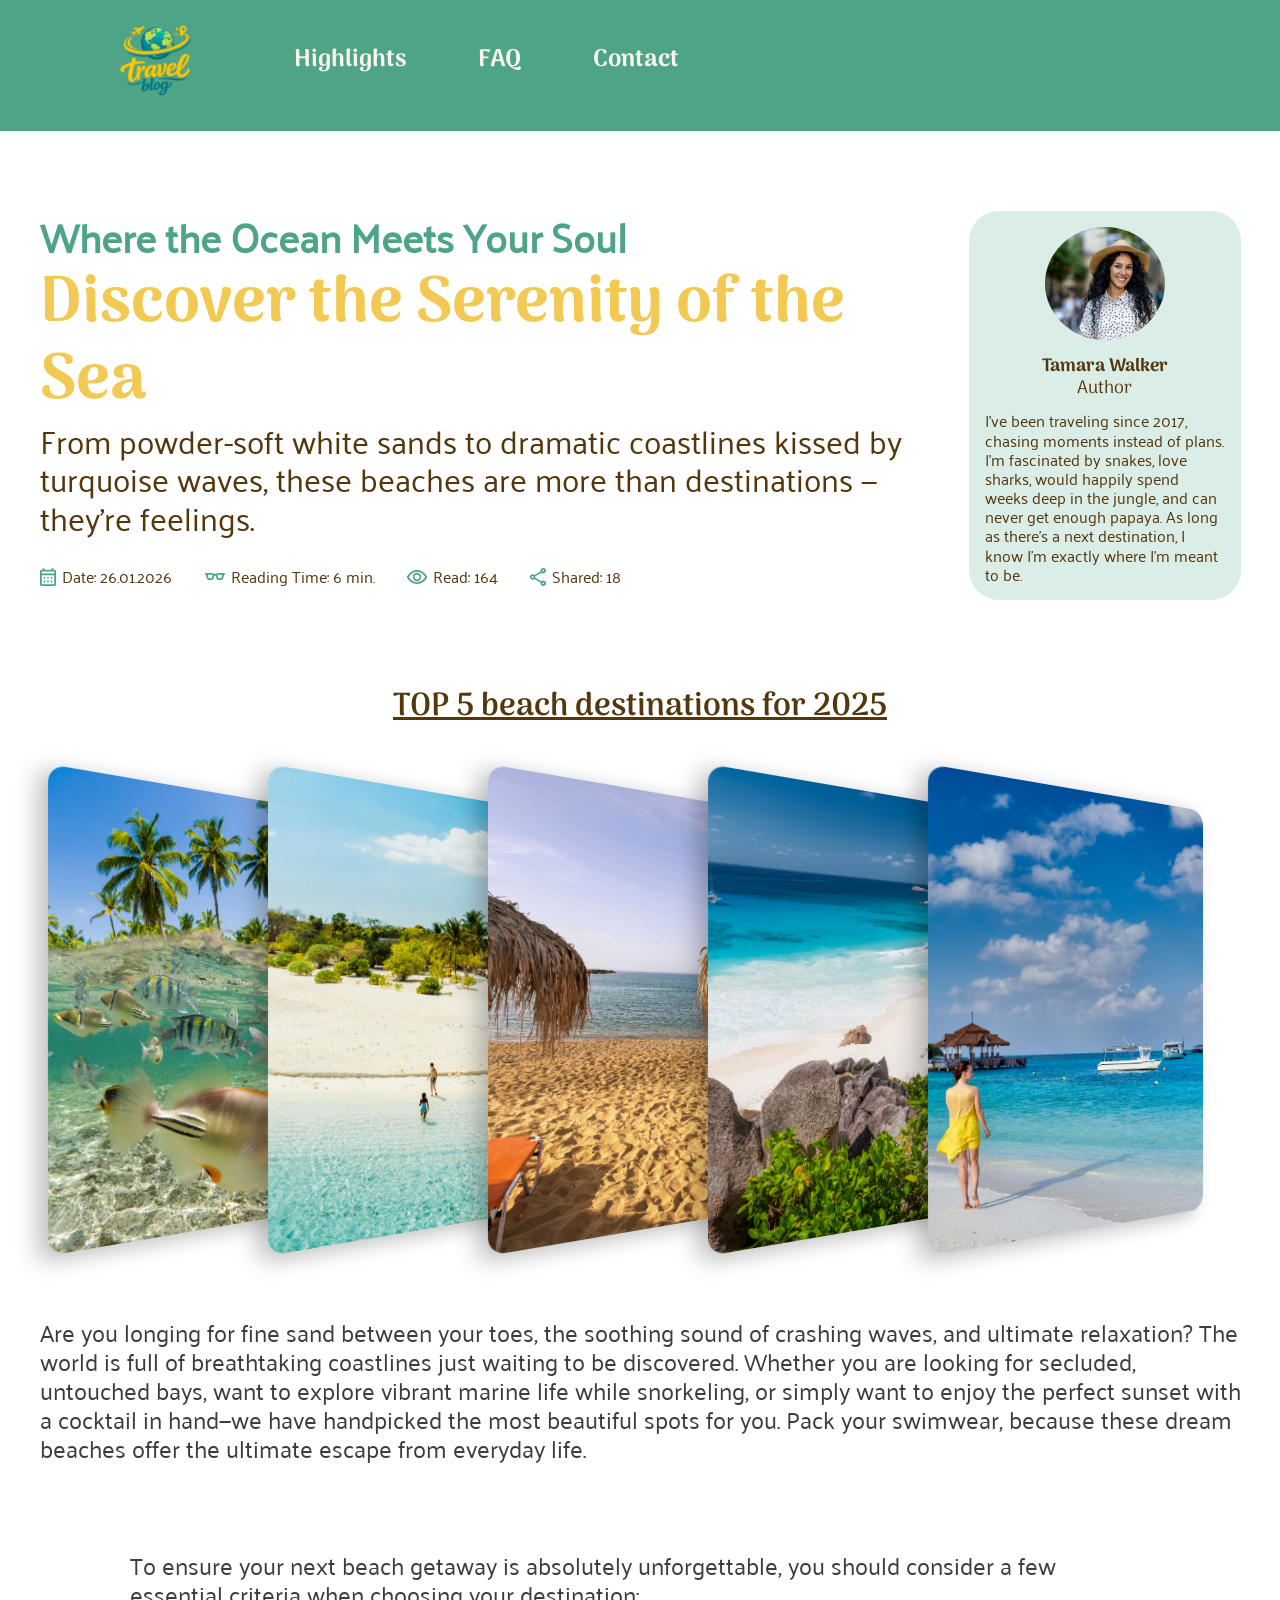
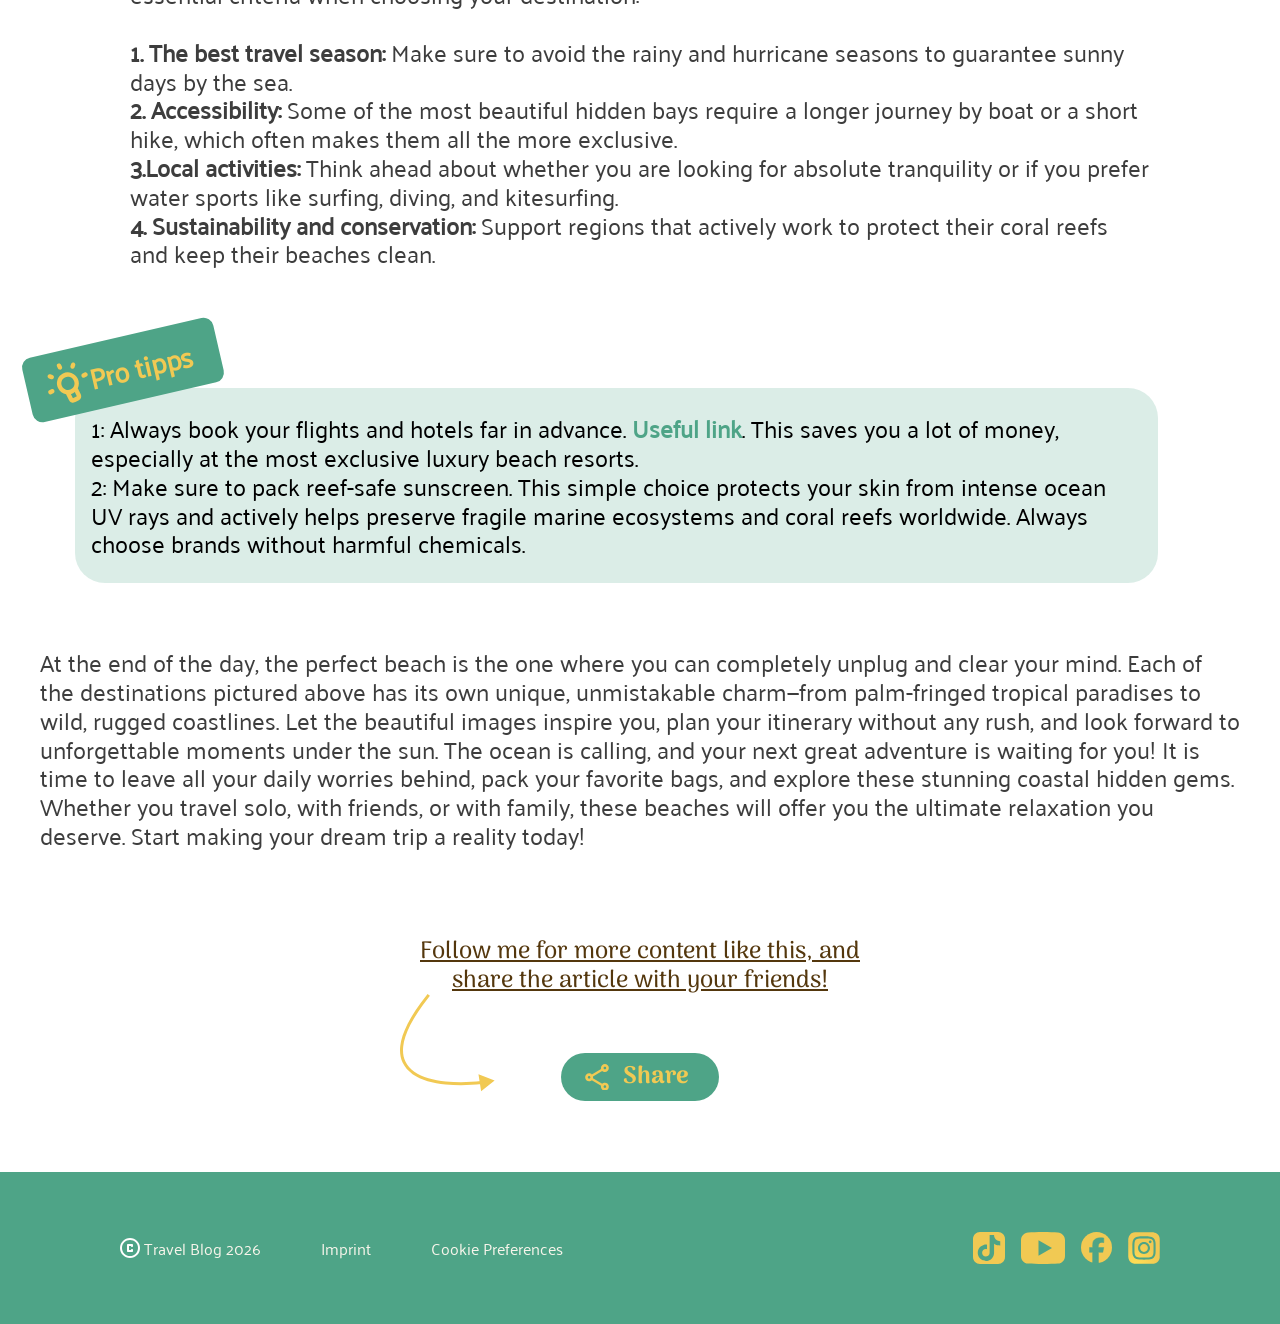
==== commit 1ad15e04: "little changes cursor pointer img size" ====
--- a/articel01-carousel.html
+++ b/articel01-carousel.html
@@ -13,15 +13,15 @@
     <header>
         <div class="page-header-wrapper">
             <div class="page-header">
-                <div class="header-logo">
-                    <a href="home.html"><img class="article03-media-logo" src="./images/icons/logo 03 1.svg"
+<div class="header-logo">
+                    <a href="index.html"><img class="article03-media-logo" src="./images/icons/logo 03 1.svg"
                             alt="image Logo" /></a>
                 </div>
-                <div class="header-nav">
-                    <a class="hover" href="home.html#highlight">Highlights</a>
-                    <a class="hover" href="home.html#faq">FAQ</a>
-                    <a class="hover" href="home.html#contact">Contact</a>
-                </div>
+          <div class="header-nav">
+            <a class="hover" href="index.html#highlight">Highlights</a>
+            <a class="hover" href="index.html#faq">FAQ</a>
+            <a class="hover" href="index.html#contact">Contact</a>
+          </div>
             </div>
         </div>
     </header>
@@ -259,10 +259,10 @@
                     <div class="footer-left-links">
                         <div class="travel-blog-copyright">
                             <img src="./images/icons/copyright.svg" alt="copyright logo">
-                            <a href="home.html">Travel Blog 2026</a>
+                            <a href="index.html">Travel Blog 2026</a>
                         </div>
-                        <a href="Impressum.html" target="_blank">Imprint</a>
-                        <a href="cookie preferences.html" target="_blank">Cookie Preferences</a>
+                        <a href="Impressum.html">Imprint</a>
+                        <a href="cookie preferences.html">Cookie Preferences</a>
                     </div>
                 </div>
                 <div class="footer-right">
@@ -274,13 +274,13 @@
             </div>
         </div>
         <div class="footer-mobile-version">
-            <a href="home.html#home-main">
+            <a href="index.html">
                 <svg width="31" height="34" viewBox="0 0 31 34" fill="none" xmlns="http://www.w3.org/2000/svg">
                     <path
                         d="M3.875 30.1143H9.6875V20.4C9.6875 19.8495 9.87318 19.3881 10.2445 19.0157C10.6159 18.6433 11.076 18.4571 11.625 18.4571H19.375C19.924 18.4571 20.3841 18.6433 20.7555 19.0157C21.1268 19.3881 21.3125 19.8495 21.3125 20.4V30.1143H27.125V12.6286L15.5 3.88571L3.875 12.6286V30.1143ZM0 30.1143V12.6286C0 12.0133 0.13724 11.4305 0.411719 10.88C0.686198 10.3295 1.06563 9.87619 1.55 9.52L13.175 0.777143C13.8531 0.259048 14.6281 0 15.5 0C16.3719 0 17.1469 0.259048 17.825 0.777143L29.45 9.52C29.9344 9.87619 30.3138 10.3295 30.5883 10.88C30.8628 11.4305 31 12.0133 31 12.6286V30.1143C31 31.1829 30.6206 32.0976 29.8617 32.8586C29.1029 33.6195 28.1906 34 27.125 34H19.375C18.826 34 18.3659 33.8138 17.9945 33.4414C17.6232 33.069 17.4375 32.6076 17.4375 32.0571V22.3429H13.5625V32.0571C13.5625 32.6076 13.3768 33.069 13.0055 33.4414C12.6341 33.8138 12.174 34 11.625 34H3.875C2.80938 34 1.89714 33.6195 1.13828 32.8586C0.379427 32.0976 0 31.1829 0 30.1143Z"
                         fill="#4EA487" />
                 </svg></a>
-            <a href="home.html#highlight">
+            <a href="index.html#highlights">
 
                 <svg width="33" height="33" viewBox="0 0 33 33" fill="none" xmlns="http://www.w3.org/2000/svg">
                     <path
--- a/style.css
+++ b/style.css
@@ -30,7 +30,8 @@
     /* Chrome 36+, Opera 23+, Firefox 39+, Safari 12+, iOS 10+ */
 }
 
-html, body {
+html,
+body {
     height: 100%;
     margin: 0;
 }
@@ -38,12 +39,12 @@
 body {
     display: flex;
     flex-direction: column;
-    min-height: 100vh; 
+    min-height: 100vh;
 }
 
 
 main {
-    flex: 1; 
+    flex: 1;
 }
 
 * {
@@ -64,6 +65,7 @@
     flex-direction: row;
     width: 100%;
     margin: 0 auto;
+    padding-left: 120px;
 }
 
 .header-nav {
@@ -398,7 +400,7 @@
 
 .page02-pro-tips-infobox {
 
-
+    border-radius: 10px;
     margin-left: 51px;
     margin-top: 65px;
     background-color: #4EA48733;
@@ -1686,6 +1688,7 @@
 }
 
 .home-slide-small {
+    width: 290px;
     position: absolute;
     top: 0;
     left: 0;
@@ -1790,6 +1793,11 @@
     color: #54370D;
 }
 
+.home-QandA-section :hover{
+    cursor: grab;
+}
+
+
 .home-QandA-section>svg {
     margin-right: 14px;
 }
@@ -1800,17 +1808,15 @@
     gap: 32px;
 }
 
-.home-main-section-faq-wrapper{
+.home-main-section-faq-wrapper {
     width: 100%;
     max-width: 1200px;
 }
 
 .home-QandA-section-answer {
-    margin: 0px 14px 16px 14px;
+    margin: 0px 14px 0px 14px;
     border-radius: 12px;
-    display: flex;
     text-align: left;
-    padding: 4px 24px 4px 4px;
     font-family: 'Palanquin';
     font-weight: 500;
     font-size: 16px;
@@ -1819,7 +1825,45 @@
     letter-spacing: 0;
     max-width: 1172px;
     background-color: #FFFFFF;
-}
+
+    display: grid;
+    grid-template-rows: 0fr;
+    overflow: hidden;
+    transition: grid-template-rows 0.4s ease;
+}
+
+.home-QandA-section-answer p {
+    margin: 0;
+    overflow: hidden;
+}
+
+.faq-toggle {
+    display: none;
+}
+
+.faq-toggle:checked~.home-QandA-section-answer {
+    grid-template-rows: 1fr;
+    padding: 4px 24px 4px 4px;
+    margin: 0px 14px 16px 14px;
+}
+
+.home-QandA-section svg {
+    transition: transform 0.4s ease;
+}
+
+.faq-toggle:checked+.home-QandA-section svg {
+    transform: rotate(180deg);
+}
+
+.home-QandA-section>svg {
+    transition: transform 0.35s ease;
+}
+
+details[open] .home-QandA-section>svg {
+    transform: rotate(180deg);
+}
+
+
 
 .home-main-section-contact-heading {
     display: flex;
@@ -1854,10 +1898,11 @@
     height: 94px;
     text-align: left;
 }
-.home-contact-formular{
+
+.home-contact-formular {
     width: 100%;
     max-width: 1200px;
-    
+
 }
 
 .name-contact-formular-margin {
@@ -1884,17 +1929,17 @@
     caret-color: #4EA487;
 }
 
-.home-form-wrapper{
+.home-form-wrapper {
     width: 100%;
     max-width: 1100px;
-    
+
 }
 
 #home-contact-formular-table-row-one {
     display: flex;
     justify-content: space-between;
     margin-bottom: 34px;
-        table-layout: fixed;
+    table-layout: fixed;
     border-collapse: collapse;
 }
 
@@ -2087,11 +2132,15 @@
 }
 
 .Imp-Style {
-    margin-top: 40px;
-    margin-bottom: 40px;
-    margin-left: 40px;
+    margin-top: 20px;
+    margin-bottom: 20px;
     font-family: Palanquin;
-    min-height: 100dvh;
+    max-width: 1440px;
+    margin-left: 120px;
+    margin-right: 120px;
+    display: flex;
+    flex-direction: column;
+
 }
 
 .Imp-Style h1,
@@ -2108,6 +2157,24 @@
 }
 
 @media only screen and (max-width: 1201px) {
+
+    .page02-read-share-wrapper {
+        width: 310px;
+        display: flex;
+        align-items: left;
+        flex-direction: column;
+        gap: 4px;
+        padding: 0px 15px 24px 15px;
+    }
+
+    .page02-read-share-wrapper-first-line,
+    .page02-read-share-wrapper-second-line {
+        gap: 8px;
+    }
+
+    .page02-read-share-wrapper p {
+        font-size: 12px;
+    }
 
     .page02-main {
         display: flex;
@@ -2160,7 +2227,7 @@
 
 
     .page02-main-seciton-headline,
-    .page02-read-share-wrapper,
+
     .page02-main-text,
     .page02-ending-section-wrapper {
         width: 100%;
@@ -2197,29 +2264,18 @@
         margin-bottom: 24px;
     }
 
-    .page02-read-share-wrapper {
-        display: flex;
-        align-items: start;
-        text-align: start;
-        justify-content: left;
-        gap: 8px;
-        margin-bottom: 24px;
-    }
-
-    .page02-read-share-wrapper-first-line,
-    .page02-read-share-wrapper-second-line {
-
-        gap: 16px;
-
-    }
+
+
+
 
     .page02-main-section-author {
-        width: 345px;
-        height: 328px;
+        width: 270px;
+        height: fit-content;
         /*         margin: 0px 15px 0px 15px;
  */
         padding: 0px;
         margin-bottom: 40px;
+        padding: 15px;
 
     }
 
@@ -2243,7 +2299,7 @@
 
     .page02-main-video {
         padding: 0px;
-        margin: 24px 0px;
+        margin: 24px 15px;
     }
 
     .page02-main-text {
@@ -2260,7 +2316,7 @@
     }
 
     .page02-main-text-list {
-
+        margin-left: -16px;
         margin-bottom: 24px;
     }
 
@@ -2280,7 +2336,7 @@
 
 
     .page02-pro-tips-infobox-wrapper {
-        margin: 32px 0px;
+        margin: 32px 15px;
     }
 
     .page02-pro-tips-infobox li {
@@ -2296,7 +2352,6 @@
     .page02-pro-tips-infobox ol {
         position: relative;
         padding: 24px 11px 24px 22px;
-        margin-left: 11px;
         text-align: left;
     }
 
@@ -2322,7 +2377,7 @@
         display: flex;
         transform: rotate(7deg);
         width: 50px;
-        margin: 16px 316px 10px 22px;
+        margin: 16px 287px 10px 22px;
         position: absolute;
     }
 
@@ -2406,18 +2461,18 @@
         align-items: center;
     }
 
-   
-
-   
+
+
+
 
 
     .home-switch-wrapper {
-        width: 320px;
+        width: 290px;
 
     }
 
     .home-slide {
-        width: 320px;
+        width: 290px;
 
     }
 
@@ -2431,13 +2486,14 @@
 
     .home-slider-container-text {
         margin: 93px 14px 0px 14px;
+        max-width: 320px;
     }
 
     .home-slider-container-text h4 {
         font-size: 28px;
     }
 
-   
+
 
     .home-slider-container-text p {
         font-size: 20px;
@@ -2462,9 +2518,9 @@
         margin: 0;
     }
 
-.home-main-section{
-    width: fit-content;
-}
+    .home-main-section {
+        width: fit-content;
+    }
 
 
     #highlight {
@@ -2510,29 +2566,41 @@
 
     }
 
-    .home-privacy-policy-error{
-          width: 237px;;
-          margin-top: 20px;
+    .home-privacy-policy-error {
+        width: 237px;
+        ;
+        margin-top: 20px;
     }
 
     #first-img:checked~.slider-container #show-first-img-small {
         display: block;
         visibility: visible;
+        width: 290px;
     }
 
     #second-img:checked~.slider-container #show-second-img-small {
         display: block;
-        visibility: visible
+        visibility: visible;
+                width: 290px;
+
     }
 
     #third-img:checked~.slider-container #show-third-img-small {
         display: block;
-        visibility: visible
+        visibility: visible;
+                width: 290px;
+
     }
 
     #fourth-img:checked~.slider-container #show-fourth-img-small {
         display: block;
-        visibility: visible
+        visibility: visible;
+                width: 290px;
+
+    }
+
+    .home-switch-wrapper{
+            padding-top: 424px;
     }
 
     .home-main-section-highlights-heading-wrapper {
@@ -2541,7 +2609,7 @@
 
     .home-form-wrapper {
         flex-direction: column;
-        width: 320px;
+        max-width: 320px;
     }
 
     .home-contact-formular-table {
@@ -2562,15 +2630,17 @@
     }
 
     #home-contact-formular-table {
-        width: 320px;
-        table-layout: fixed;
-    }
-
-    
+        max-width: 320px;
+        padding: 0px 15px;
+                table-layout: fixed;
+
+    }
+
+
 
 
     .home-QandA-section-wrapper {
-        width: 320px;
+        max-width: 320px;
     }
 
 
@@ -2596,6 +2666,7 @@
 
     .home-text-privacy-policy-wrapper {
         gap: 11px;
+        padding: 0px 15px;
     }
 
     .home-check-box {
@@ -2616,20 +2687,28 @@
     }
 
     .home-send-button-wrapper {
-   
-    margin-top: 40px;
-    margin-bottom: 80px;
-}
-#home-text-highlights{
-    display: none;
-}
-.home-main-section-highlights-heading{
-    margin-top: 80px;
-}
-}
-
-
-@media screen and (max-width: 768px){
+
+        margin-top: 40px;
+        margin-bottom: 80px;
+    }
+
+    #home-text-highlights {
+        display: none;
+    }
+
+    .home-main-section-highlights-heading {
+        margin-top: 80px;
+    }
+
+    
+}
+
+
+@media screen and (max-width: 768px) {
+
+    .home-input{
+        width: 290px;
+    }
     .home-landing-section-left-insideIMG>img {
         width: 222px;
         height: 299px;
@@ -2649,7 +2728,7 @@
         background-position-x: -679px;
     }
 
-   .home-cappadocia-turkey-animation {
+    .home-cappadocia-turkey-animation {
         margin: 0;
         margin-left: 71px;
         margin-bottom: 18px;
@@ -2657,6 +2736,7 @@
         height: 160px;
     }
 }
+
 /* 
 
 @media screen and (min-width: 768px) and (max-width: 1200px) {
@@ -2725,28 +2805,34 @@
         flex-direction: column;
         padding-top: 24px;
         max-width: 100%;
+        align-items: center;
     }
 
     .carousel-headline-info-wrapper {
         max-width: 100%;
+
     }
 
     .carousel-ocean-soul-headline {
         width: 304px;
-        height: 24px;
         font-size: 20px;
         text-decoration: none;
+        padding: 0px 15px;
+        margin-bottom: 8px;
+
     }
 
     .carousel-breathtaking-beaches-headline {
         width: 320px;
         height: 120px;
         font-size: 36px;
+        padding: 0px 15px;
+        margin-bottom: 8px;
     }
 
     .carousel-beaches-description {
         width: 320px;
-        height: 88px;
+        padding: 0px 15px;
         font-size: 18px;
     }
 
@@ -2761,10 +2847,17 @@
         margin-top: 24px;
         flex-wrap: wrap;
         row-gap: 8px;
+        font-size: 12px;
+        padding-left: 15px;
+    }
+
+    .carousel-read-share-wrapper p {
+        font-size: 12px;
+
     }
 
     .author-info-wrapper {
-        width: 320px;
+
         height: 340px;
         margin-left: 0px;
         padding-top: 16px;
@@ -2783,6 +2876,9 @@
         display: flex;
         flex-direction: column;
         align-items: center;
+        padding: 88px 15px 0px 15px;
+        margin-right: 15px;
+        margin-left: 15px;
     }
 
     .beach-destinations-headline-carousel {
@@ -2791,9 +2887,11 @@
     }
 
     .lorem-text-carousel-div {
-        width: 320px;
-        height: 209px;
+        max-width: 320px;
+        height: fit-content;
+        padding: 0px 15px;
         margin-top: 40px;
+
     }
 
     .lorem-text-carousel {
@@ -2801,23 +2899,24 @@
     }
 
     .lorem-text-second-carousel {
+        height: fit-content;
+        max-width: 320px;
+        padding: 0px 15px;
         margin-top: 32px;
-        width: 320px;
-        height: 341px;
     }
 
     .pro-tipps-div-carousel {
-        width: 320px;
-        height: 309px;
+        max-width: 320px;
+        padding: 0px 15px ;
         margin-top: 103px;
     }
 
     .pro-tipps-batch-div-carousel {
         position: absolute;
-        bottom: 300px;
-        left: 8px;
+        bottom: 258px;
+        left: 15px;
         width: 196px;
-        height: 66px;
+        height: 57px;
         background-color: #4EA487;
         border-radius: 10px;
         rotate: -13deg;
@@ -2827,8 +2926,8 @@
     }
 
     .pro-tipps-box-carousel {
-        width: 320px;
-        height: 243px;
+        max-width: 290px;
+        height: fit-content;
     }
 
     .pro-tipps-lorem-text-carousel {
@@ -2840,8 +2939,8 @@
     }
 
     .lorem-text-third-carousel {
-        width: 320px;
-        height: 341px;
+        max-width: 320px;
+        padding: 0px 15px;
         margin-top: 32px;
     }
 
@@ -2857,7 +2956,7 @@
     }
 
     .follow-me-text-share-div-carousel {
-        margin-top: unset;
+        margin-top: 40px;
         margin-bottom: 120px;
         max-width: 320px;
     }
@@ -2905,8 +3004,8 @@
     .beach-images-wrapper-carousel {
         display: flex;
         height: 343px;
-        width: 320px;
-        max-width: 100%;
+        max-width: 295px;
+
         justify-content: unset;
         align-items: center;
         margin-top: 37px;
@@ -3069,7 +3168,7 @@
 
 @media screen and (max-width: 350px) and (hover: none) {
     .share-icon-arrow-carousel-mobile {
-        left: 0px;
+        left: 11px;
     }
 
     .share-button-carousel {
@@ -3216,6 +3315,8 @@
         display: flex;
         align-items: center;
         justify-content: space-around;
+        padding-top: 12px;
+        padding-bottom: 12px;
     }
 }
 
@@ -3241,16 +3342,21 @@
     }
 
     .article03-sec4-arrow {
-        bottom: 31px;
+        bottom: 20px;
+        display: none;
+        /*   bottom: 31px; */
         left: 96px;
         height: 85px;
         width: 65px;
-    }
-
-    .article03-sec4-arrow {
         left: 50px;
         transform: rotate(25deg);
     }
+
+    #article03-sec4-arrow-small {
+        position: absolute;
+        left: 100px;
+    }
+
 
 }
 
@@ -3346,6 +3452,13 @@
         gap: 16px;
         padding-top: 50px;
 
+
+    }
+
+    .Imp-Style {
+        margin-left: 80px;
+        margin-right: 80px;
+        font-size: 12px;
     }
 
 }
@@ -3385,16 +3498,24 @@
 
 }
 
-    @media(max-width:520px) {
-
-        .article03-sec4-box {
-            width: 300px;
-        }
-
-        .article03-sec4-arrow {
-            left: -25px;
-            transform: rotate(35deg);
-        }
+@media(max-width:520px) {
+
+    .article03-sec4-box {
+        width: 300px;
+    }
+
+    #article03-sec4-arrow {
+        left: -20px;
+        transform: rotate(35deg);
+    }
+
+    #article03-sec4-arrow-small {
+        left: 46px;
+        bottom: 10px;
+        transform: rotate(-25deg);
+
+    }
+
 
     .page-footer {
         padding-right: 15px;
@@ -3429,9 +3550,31 @@
     }
 
 
+    .Imp-Style {
+        margin-left: 15px;
+        margin-right: 15px;
+    }
+
+}
+
+@media(max-width:390px) {
+
+    .footer-right img {
+        height: 30px;
+        width: 30px;
+    }
+
+
 }
 
 @media(max-width:360px) {
+
+    #article03-sec4-arrow-small {
+        top: 39px;
+        left: 41px;
+        transform: rotate(-15deg);
+        position: absolute;
+    }
 
     .article3-sec-1-info {
         font-size: 12px;
@@ -3459,7 +3602,17 @@
         width: 54px;
         left: -5px;
         transform: rotate(18deg);
-        top: 63px;
+        top: 32px;
+    }
+
+    .footer-right img {
+        height: 25px;
+        width: 25px;
+    }
+
+    .article03-graph-box {
+        width: 270px;
+
     }
 
 }
